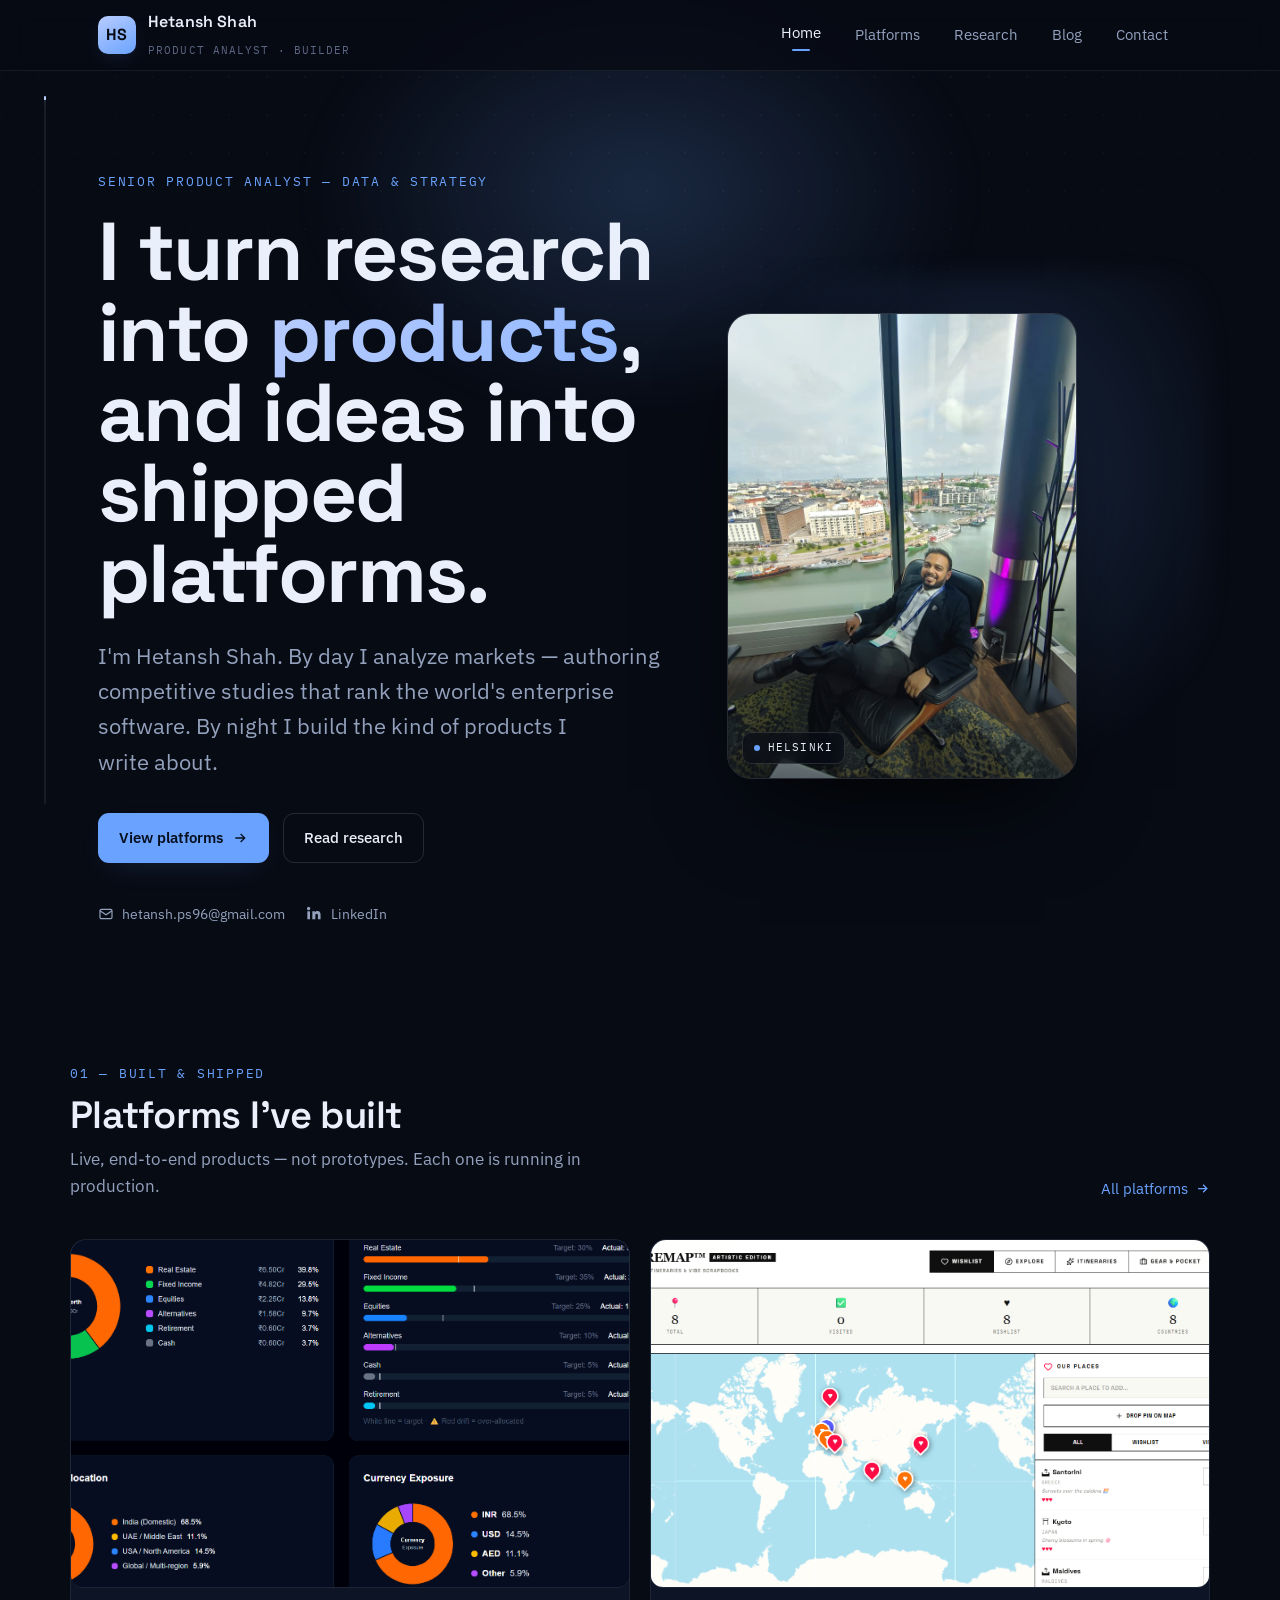
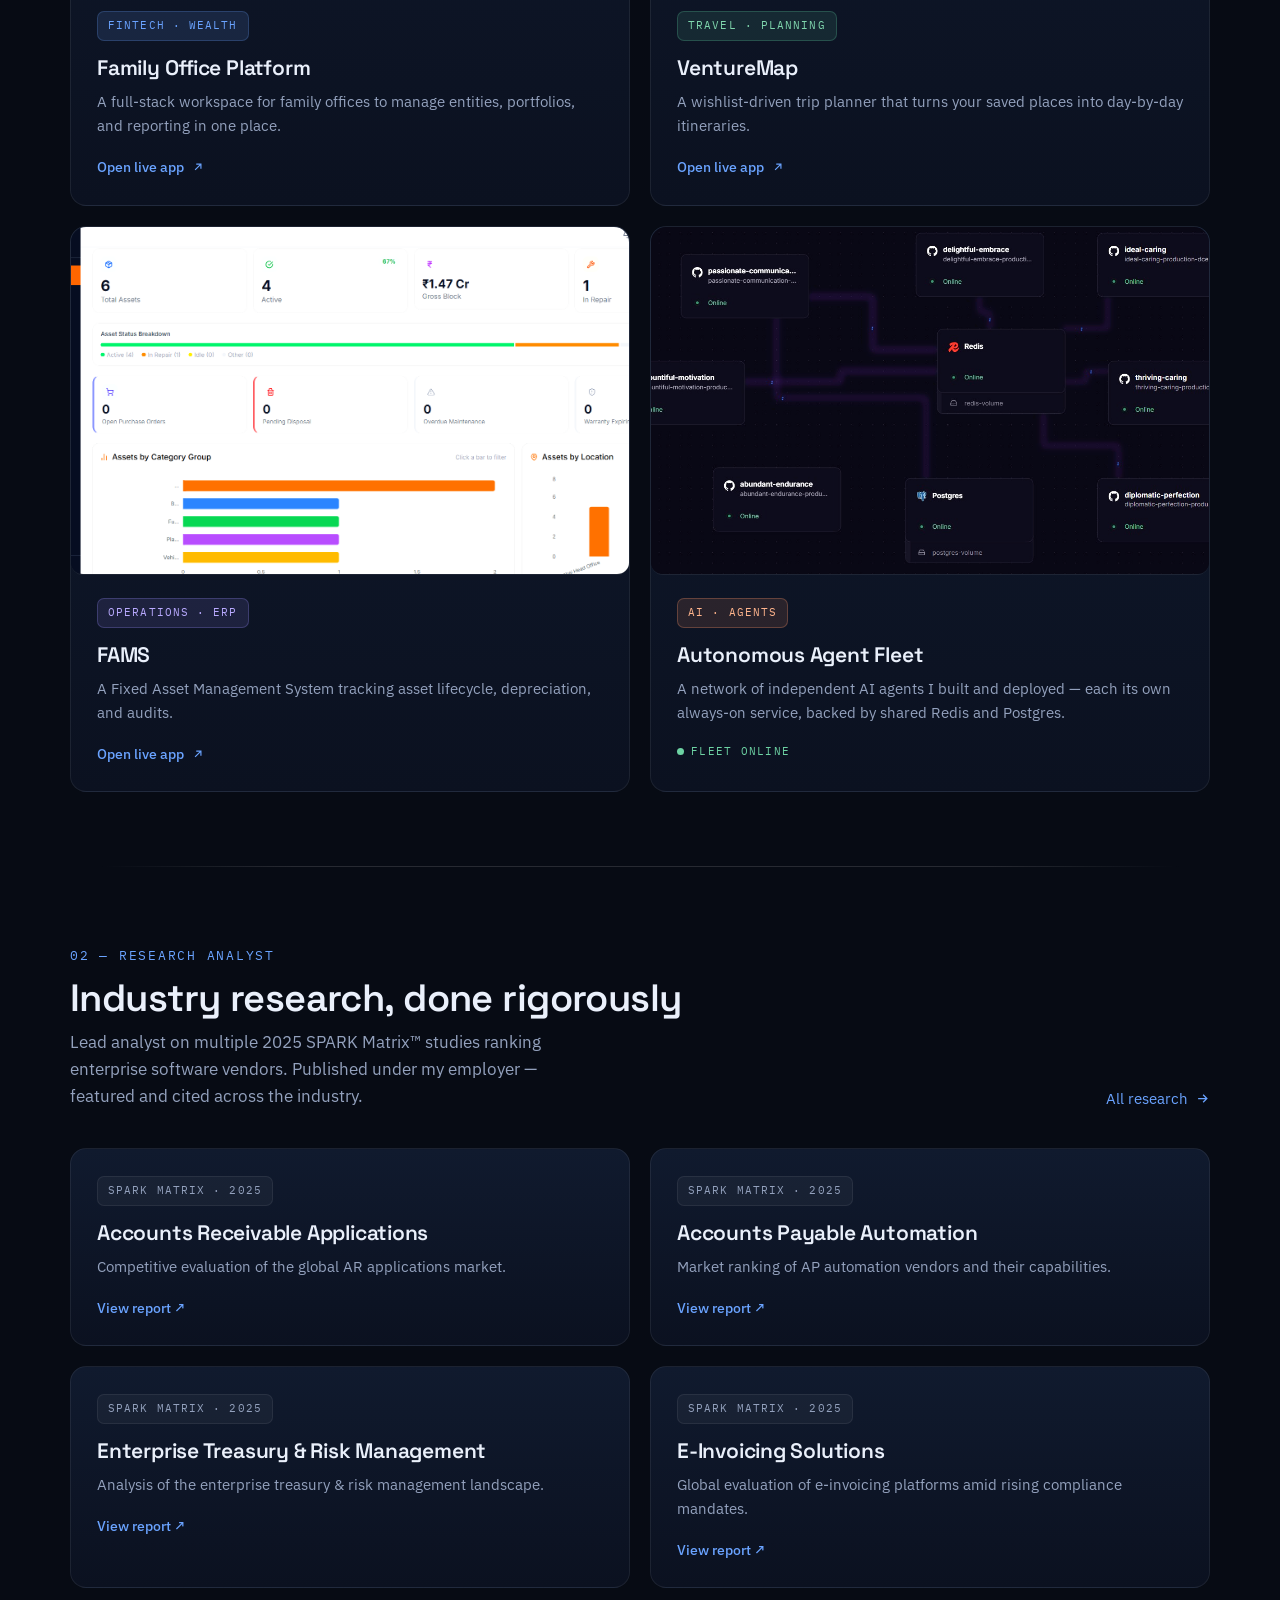
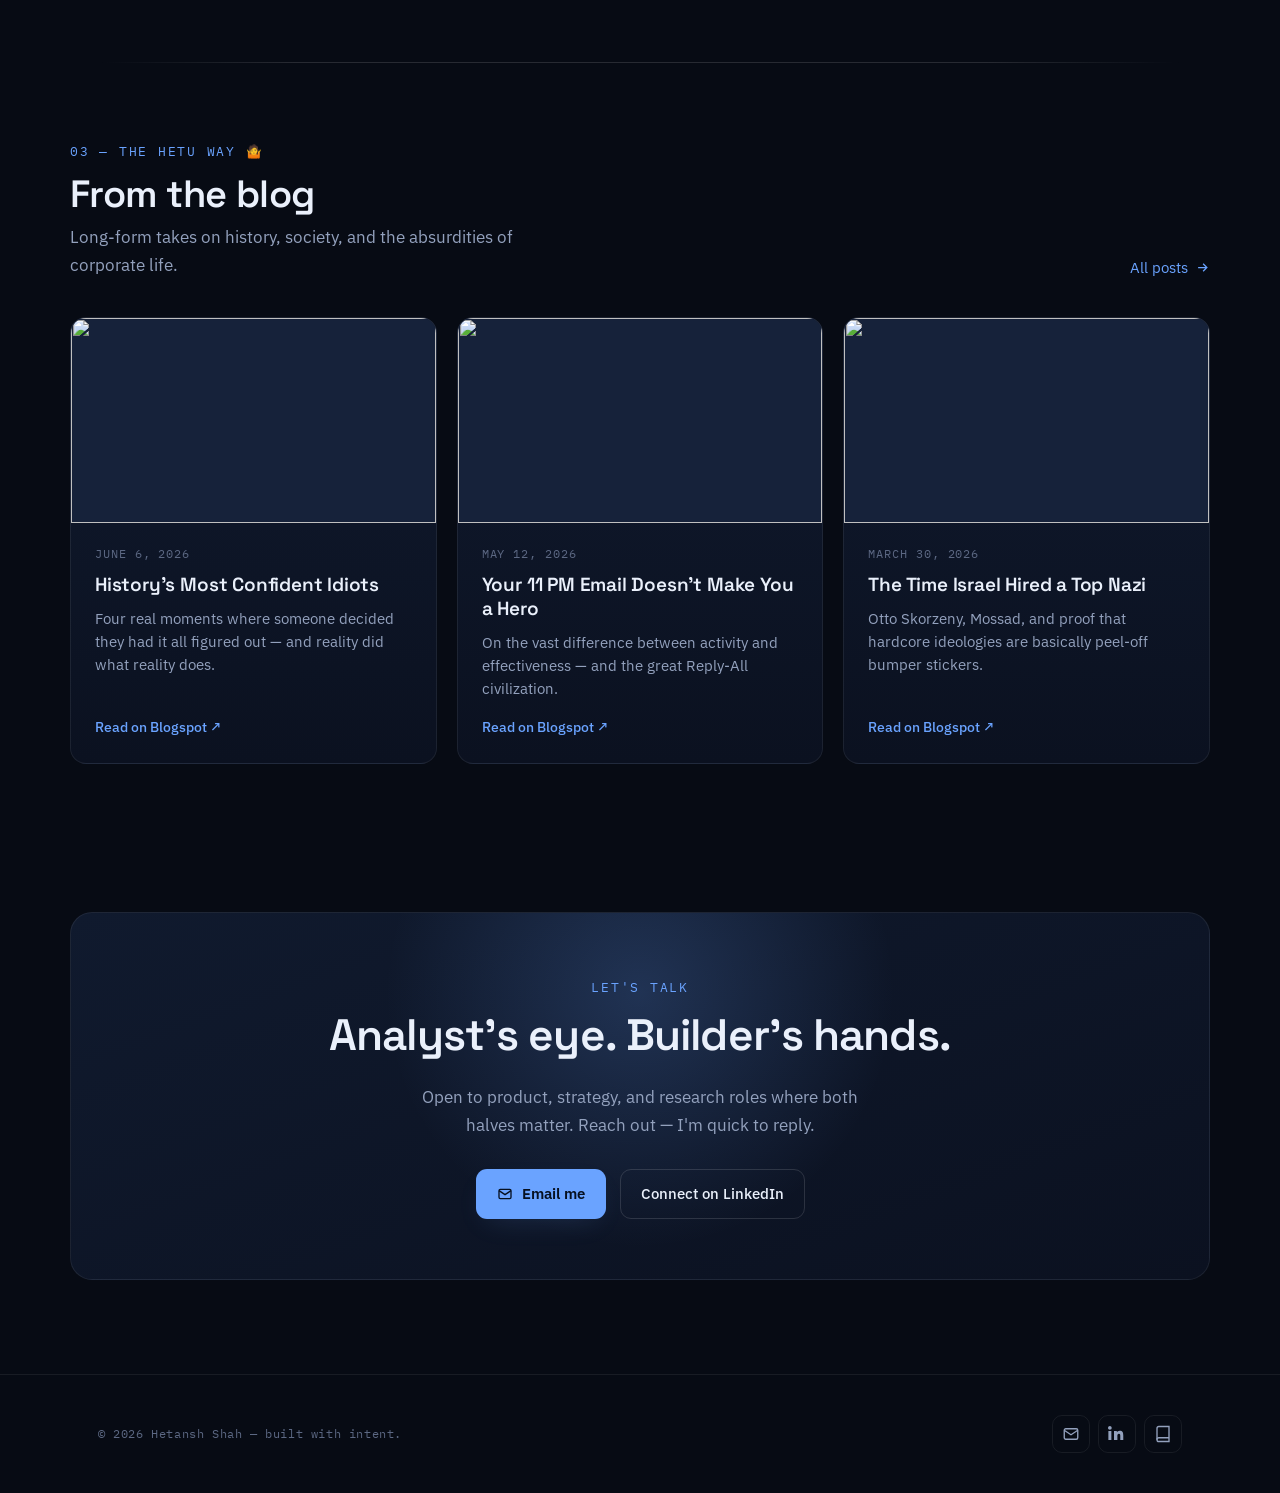
==== index.html @ 6409a629 "Fix email to hetansh.ps96@gmail.com; add scroll-drawn progress line, spine rail, and animated divide" ====
<!DOCTYPE html>
<html lang="en">
<head>
<meta charset="UTF-8">
<meta name="viewport" content="width=device-width, initial-scale=1">
<title>Hetansh Shah — Product Analyst & Builder</title>
<meta name="description" content="Hetansh Shah — Senior Product Analyst (Data & Strategy). Research analyst behind 2025 SPARK Matrix studies and builder of live product platforms.">
<link rel="stylesheet" href="styles.css">
</head>
<body>

<!-- NAV -->
<nav class="nav">
  <div class="container nav-inner">
    <a class="brand" href="index.html">
      <span class="mark">HS</span>
      <span>
        <span class="brand-name">Hetansh Shah</span><br>
        <span class="brand-sub">Product Analyst · Builder</span>
      </span>
    </a>
    <button class="nav-toggle" aria-label="Menu">
      <svg viewBox="0 0 24 24" fill="none" stroke="currentColor" stroke-width="2"><path d="M3 6h18M3 12h18M3 18h18"/></svg>
    </button>
    <div class="nav-links">
      <a href="index.html" class="active">Home</a>
      <a href="platforms.html">Platforms</a>
      <a href="reports.html">Research</a>
      <a href="blog.html">Blog</a>
      <a href="mailto:hetansh.ps96@gmail.com">Contact</a>
    </div>
  </div>
</nav>

<div class="wrap">

<!-- HERO -->
<header class="hero">
  <div class="container hero-grid">
    <div class="hero-inner">
    <span class="mono">Senior Product Analyst — Data &amp; Strategy</span>
    <h1>I turn research into <span class="grad">products</span>, and ideas into shipped platforms.</h1>
    <p class="hero-lead">I'm Hetansh Shah. By day I analyze markets — authoring competitive studies that rank the world's enterprise software. By night I build the kind of products I write about.</p>
    <div class="hero-cta">
      <a class="btn btn-primary" href="platforms.html">
        View platforms
        <svg viewBox="0 0 24 24" fill="none" stroke="currentColor" stroke-width="2"><path d="M5 12h14M13 6l6 6-6 6"/></svg>
      </a>
      <a class="btn btn-ghost" href="reports.html">Read research</a>
    </div>
    <div class="hero-meta">
      <a href="mailto:hetansh.ps96@gmail.com">
        <svg viewBox="0 0 24 24" fill="none" stroke="currentColor" stroke-width="1.8"><rect x="3" y="5" width="18" height="14" rx="2"/><path d="m3 7 9 6 9-6"/></svg>
        hetansh.ps96@gmail.com
      </a>
      <a href="https://www.linkedin.com/in/hetansh-shah-ba7379204/" target="_blank" rel="noopener">
        <svg viewBox="0 0 24 24" fill="currentColor"><path d="M4.98 3.5A2.5 2.5 0 1 1 0 3.5a2.5 2.5 0 0 1 4.98 0zM.5 8h4v12h-4zM8 8h3.8v1.7h.05c.53-1 1.83-2.05 3.77-2.05 4 0 4.75 2.65 4.75 6.1V20h-4v-5.4c0-1.3 0-2.95-1.8-2.95s-2.07 1.4-2.07 2.85V20H8z"/></svg>
        LinkedIn
      </a>
    </div>
    </div>
    <div class="hero-photo reveal">
      <div class="photo-frame">
        <img src="img/hetansh.png" alt="Hetansh Shah">
        <span class="photo-tag"><i></i>Helsinki</span>
      </div>
    </div>
  </div>
</header>

<!-- PLATFORMS (lead) -->
<section class="section container">
  <div class="section-head reveal">
    <div>
      <span class="mono">01 — Built &amp; shipped</span>
      <h2>Platforms I've built</h2>
      <p>Live, end-to-end products — not prototypes. Each one is running in production.</p>
    </div>
    <a class="section-link" href="platforms.html">
      All platforms
      <svg viewBox="0 0 24 24" fill="none" stroke="currentColor" stroke-width="2"><path d="M5 12h14M13 6l6 6-6 6"/></svg>
    </a>
  </div>

  <div class="grid grid-2">
    <article class="card reveal" style="--pv-accent:#6aa3ff;--pv-glow:rgba(106,163,255,0.22);">
      <div class="preview has-shot" style="--pv-glow:rgba(106,163,255,0.20);border-radius:12px;margin:-26px -26px 22px;border-bottom:1px solid var(--line);">
        <img class="shot" src="img/familyoffice.png" alt="Family Office Platform dashboard" loading="lazy">
      </div>
      <span class="tag">Fintech · Wealth</span>
      <h3 style="margin-top:14px;">Family Office Platform</h3>
      <p>A full-stack workspace for family offices to manage entities, portfolios, and reporting in one place.</p>
      <div class="card-foot">
        <a class="ext-link" href="https://family-office-production-eb38.up.railway.app" target="_blank" rel="noopener">
          Open live app
          <svg viewBox="0 0 24 24" fill="none" stroke="currentColor" stroke-width="2"><path d="M7 17 17 7M9 7h8v8"/></svg>
        </a>
      </div>
    </article>

    <article class="card reveal">
      <div class="preview has-shot" style="--pv-glow:rgba(120,200,170,0.18);border-radius:12px;margin:-26px -26px 22px;border-bottom:1px solid var(--line);">
        <img class="shot" src="img/venturemap.png" alt="VentureMap trip planner" loading="lazy">
      </div>
      <span class="tag" style="color:#7fd6ad;background:rgba(94,199,154,0.12);border-color:rgba(94,199,154,0.25);">Travel · Planning</span>
      <h3 style="margin-top:14px;">VentureMap</h3>
      <p>A wishlist-driven trip planner that turns your saved places into day-by-day itineraries.</p>
      <div class="card-foot">
        <a class="ext-link" href="https://venturemap-production.up.railway.app" target="_blank" rel="noopener">
          Open live app
          <svg viewBox="0 0 24 24" fill="none" stroke="currentColor" stroke-width="2"><path d="M7 17 17 7M9 7h8v8"/></svg>
        </a>
      </div>
    </article>

    <article class="card reveal">
      <div class="preview has-shot" style="--pv-glow:rgba(180,160,255,0.18);border-radius:12px;margin:-26px -26px 22px;border-bottom:1px solid var(--line);">
        <img class="shot" src="img/fams.png" alt="FAMS fixed asset management dashboard" loading="lazy">
      </div>
      <span class="tag" style="color:#b9aaff;background:rgba(157,140,255,0.12);border-color:rgba(157,140,255,0.25);">Operations · ERP</span>
      <h3 style="margin-top:14px;">FAMS</h3>
      <p>A Fixed Asset Management System tracking asset lifecycle, depreciation, and audits.</p>
      <div class="card-foot">
        <a class="ext-link" href="https://fams-production.up.railway.app" target="_blank" rel="noopener">
          Open live app
          <svg viewBox="0 0 24 24" fill="none" stroke="currentColor" stroke-width="2"><path d="M7 17 17 7M9 7h8v8"/></svg>
        </a>
      </div>
    </article>

    <article class="card reveal">
      <div class="preview has-shot" style="--pv-glow:rgba(255,148,102,0.16);border-radius:12px;margin:-26px -26px 22px;border-bottom:1px solid var(--line);">
        <img class="shot" src="img/agents.png" alt="Fleet of deployed AI agents" loading="lazy">
      </div>
      <span class="tag" style="color:#ffb48c;background:rgba(255,148,102,0.12);border-color:rgba(255,148,102,0.28);">AI · Agents</span>
      <h3 style="margin-top:14px;">Autonomous Agent Fleet</h3>
      <p>A network of independent AI agents I built and deployed — each its own always-on service, backed by shared Redis and Postgres.</p>
      <div class="card-foot">
        <span class="live" style="margin:0;"><i></i>Fleet online</span>
      </div>
    </article>
  </div>
</section>

<div class="container"><hr class="divider"></div>

<!-- RESEARCH -->
<section class="section container">
  <div class="section-head reveal">
    <div>
      <span class="mono">02 — Research analyst</span>
      <h2>Industry research, done rigorously</h2>
      <p>Lead analyst on multiple 2025 SPARK Matrix™ studies ranking enterprise software vendors. Published under my employer — featured and cited across the industry.</p>
    </div>
    <a class="section-link" href="reports.html">
      All research
      <svg viewBox="0 0 24 24" fill="none" stroke="currentColor" stroke-width="2"><path d="M5 12h14M13 6l6 6-6 6"/></svg>
    </a>
  </div>

  <div class="grid grid-2">
    <article class="card reveal">
      <span class="tag neutral">SPARK Matrix · 2025</span>
      <h3 style="margin-top:14px;">Accounts Receivable Applications</h3>
      <p>Competitive evaluation of the global AR applications market.</p>
      <div class="card-foot">
        <a class="ext-link" href="https://www.quadient.com/en/resources/2025-spark-matrix-accounts-receivable-applications" target="_blank" rel="noopener">View report ↗</a>
      </div>
    </article>
    <article class="card reveal">
      <span class="tag neutral">SPARK Matrix · 2025</span>
      <h3 style="margin-top:14px;">Accounts Payable Automation</h3>
      <p>Market ranking of AP automation vendors and their capabilities.</p>
      <div class="card-foot">
        <a class="ext-link" href="https://www.quadient.com/en/resources/2025-spark-matrix-accounts-payable-automation" target="_blank" rel="noopener">View report ↗</a>
      </div>
    </article>
    <article class="card reveal">
      <span class="tag neutral">SPARK Matrix · 2025</span>
      <h3 style="margin-top:14px;">Enterprise Treasury &amp; Risk Management</h3>
      <p>Analysis of the enterprise treasury &amp; risk management landscape.</p>
      <div class="card-foot">
        <a class="ext-link" href="https://www.kyriba.com/resource/kyriba-leads-the-2025-spark-matrix-for-enterprise-treasury-risk-management/" target="_blank" rel="noopener">View report ↗</a>
      </div>
    </article>
    <article class="card reveal">
      <span class="tag neutral">SPARK Matrix · 2025</span>
      <h3 style="margin-top:14px;">E-Invoicing Solutions</h3>
      <p>Global evaluation of e-invoicing platforms amid rising compliance mandates.</p>
      <div class="card-foot">
        <a class="ext-link" href="https://www.quadient.com/en/resources/quadient-spark-matrix-e-invoicing-solutions-2025" target="_blank" rel="noopener">View report ↗</a>
      </div>
    </article>
  </div>
</section>

<div class="container"><hr class="divider"></div>

<!-- BLOG -->
<section class="section container">
  <div class="section-head reveal">
    <div>
      <span class="mono">03 — The HETU way 🤷</span>
      <h2>From the blog</h2>
      <p>Long-form takes on history, society, and the absurdities of corporate life.</p>
    </div>
    <a class="section-link" href="blog.html">
      All posts
      <svg viewBox="0 0 24 24" fill="none" stroke="currentColor" stroke-width="2"><path d="M5 12h14M13 6l6 6-6 6"/></svg>
    </a>
  </div>

  <div class="grid grid-3">
    <a class="card blog-card reveal" href="https://accordingtohetu.blogspot.com/2026/06/historys-most-confident-idiots.html" target="_blank" rel="noopener">
      <div class="blog-thumb"><img src="https://blogger.googleusercontent.com/img/a/AVvXsEh0XFHFt5V3XXF03piO_shr52-VzriOKP9YyzwFit1_z7ethcgC1YYHPhrJrRdsieurNJREEZoZTz8lujmySis14frzTmdsHEi4WcJ0lS1f9_ZhJ7_q9u_mNnV9t71yIwLBsOyNAc55iBsuYoPaz335ls0gbCdTOjXNLIMxHn8SFMUzvXzuwzMBGfUrrkU=w600" alt="" loading="lazy"></div>
      <div class="blog-body">
        <span class="blog-date">June 6, 2026</span>
        <h3>History's Most Confident Idiots</h3>
        <p>Four real moments where someone decided they had it all figured out — and reality did what reality does.</p>
        <span class="ext-link">Read on Blogspot ↗</span>
      </div>
    </a>

    <a class="card blog-card reveal" href="https://accordingtohetu.blogspot.com/2026/05/your-11-pm-email-doesnt-make-you-hero.html" target="_blank" rel="noopener">
      <div class="blog-thumb"><img src="https://blogger.googleusercontent.com/img/a/AVvXsEjkK9yBqy28yxeuLiA2SFE42i_kRT6u6pj41DaW5ykB5bLyN3QJRTeDR3KFLXk8aIWyoektCsTdm-NgkA_Djb8SFsRJ7d3byHUhpY3Kbhku5G02ZuveW8TlNszgfql1mhHx1Lhr-ma2ewMmnAyKPUMvI3miI385dW8RZMYDkjTZxY_v-zPTja42RKQHZs0=w600" alt="" loading="lazy"></div>
      <div class="blog-body">
        <span class="blog-date">May 12, 2026</span>
        <h3>Your 11 PM Email Doesn't Make You a Hero</h3>
        <p>On the vast difference between activity and effectiveness — and the great Reply-All civilization.</p>
        <span class="ext-link">Read on Blogspot ↗</span>
      </div>
    </a>

    <a class="card blog-card reveal" href="https://accordingtohetu.blogspot.com/2026/03/the-time-israel-hired-top-nazi.html" target="_blank" rel="noopener">
      <div class="blog-thumb"><img src="https://blogger.googleusercontent.com/img/a/AVvXsEhzc3hPuYYoyP9BNQkkMwY9hBpjbRxYbtlm1WZqFAtY2J7XmSNHjfte3kuX6NuSjFrXSdnCcF6sRmJJlIEDqXwsXM_iXqku3ysotNIe4Cc-nSkah9ngXcoBrMyFUuUhH9RSajhInweiObzIaklYUP-CrQGqkOwmacYoByQguhNQl1BDUYApm3g_Y7NbiEw=w600" alt="" loading="lazy"></div>
      <div class="blog-body">
        <span class="blog-date">March 30, 2026</span>
        <h3>The Time Israel Hired a Top Nazi</h3>
        <p>Otto Skorzeny, Mossad, and proof that hardcore ideologies are basically peel-off bumper stickers.</p>
        <span class="ext-link">Read on Blogspot ↗</span>
      </div>
    </a>
  </div>
</section>

<!-- CONTACT CTA -->
<section class="section container">
  <div class="cta reveal">
    <div class="cta-inner">
      <span class="mono">Let's talk</span>
      <h2>Analyst's eye. Builder's hands.</h2>
      <p>Open to product, strategy, and research roles where both halves matter. Reach out — I'm quick to reply.</p>
      <div class="cta-actions">
        <a class="btn btn-primary" href="mailto:hetansh.ps96@gmail.com">
          <svg viewBox="0 0 24 24" fill="none" stroke="currentColor" stroke-width="2"><rect x="3" y="5" width="18" height="14" rx="2"/><path d="m3 7 9 6 9-6"/></svg>
          Email me
        </a>
        <a class="btn btn-ghost" href="https://www.linkedin.com/in/hetansh-shah-ba7379204/" target="_blank" rel="noopener">Connect on LinkedIn</a>
      </div>
    </div>
  </div>
</section>

<!-- FOOTER -->
<footer class="footer">
  <div class="container footer-inner">
    <small>© <span id="year"></span> Hetansh Shah — built with intent.</small>
    <div class="footer-links">
      <a href="mailto:hetansh.ps96@gmail.com" aria-label="Email">
        <svg viewBox="0 0 24 24" fill="none" stroke="currentColor" stroke-width="1.8"><rect x="3" y="5" width="18" height="14" rx="2"/><path d="m3 7 9 6 9-6"/></svg>
      </a>
      <a href="https://www.linkedin.com/in/hetansh-shah-ba7379204/" target="_blank" rel="noopener" aria-label="LinkedIn">
        <svg viewBox="0 0 24 24" fill="currentColor"><path d="M4.98 3.5A2.5 2.5 0 1 1 0 3.5a2.5 2.5 0 0 1 4.98 0zM.5 8h4v12h-4zM8 8h3.8v1.7h.05c.53-1 1.83-2.05 3.77-2.05 4 0 4.75 2.65 4.75 6.1V20h-4v-5.4c0-1.3 0-2.95-1.8-2.95s-2.07 1.4-2.07 2.85V20H8z"/></svg>
      </a>
      <a href="https://accordingtohetu.blogspot.com/" target="_blank" rel="noopener" aria-label="Blog">
        <svg viewBox="0 0 24 24" fill="none" stroke="currentColor" stroke-width="1.8"><path d="M4 19.5A2.5 2.5 0 0 1 6.5 17H20"/><path d="M6.5 2H20v20H6.5A2.5 2.5 0 0 1 4 19.5v-15A2.5 2.5 0 0 1 6.5 2z"/></svg>
      </a>
    </div>
  </div>
</footer>

</div>
<script src="app.js"></script>
</body>
</html>
---- styles.css ----
/* ============================================================
   Hetansh Shah — Portfolio
   Shared design system: dark · navy/slate · steel-blue accent
   ============================================================ */

@import url('https://fonts.googleapis.com/css2?family=Space+Grotesk:wght@400;500;600;700&family=IBM+Plex+Sans:wght@400;500;600&family=IBM+Plex+Mono:wght@400;500&display=swap');

:root {
  --bg:        #070b14;
  --surface:   #0b1120;
  --surface-2: #101a2e;
  --surface-3: #16223a;
  --line:      rgba(255,255,255,0.07);
  --line-2:    rgba(255,255,255,0.13);
  --text:      #eaf0fb;
  --muted:     #93a1bd;
  --faint:     #5c6883;
  --accent:    #6aa3ff;
  --accent-2:  #b8ccff;
  --accent-dim: rgba(106,163,255,0.13);
  --accent-glow: rgba(106,163,255,0.20);

  --maxw: 1140px;
  --radius: 16px;
  --radius-sm: 10px;

  --font-display: 'Space Grotesk', system-ui, sans-serif;
  --font-body: 'IBM Plex Sans', system-ui, sans-serif;
  --font-mono: 'IBM Plex Mono', ui-monospace, monospace;
}

* { box-sizing: border-box; margin: 0; padding: 0; }

html { scroll-behavior: smooth; -webkit-text-size-adjust: 100%; }

body {
  font-family: var(--font-body);
  background: var(--bg);
  color: var(--text);
  line-height: 1.6;
  font-size: 17px;
  -webkit-font-smoothing: antialiased;
  overflow-x: hidden;
}

a { color: inherit; text-decoration: none; }
img { max-width: 100%; display: block; }
button { font-family: inherit; cursor: pointer; }

/* background texture ---------------------------------------- */
body::before {
  content: "";
  position: fixed;
  inset: 0;
  pointer-events: none;
  z-index: 0;
  background-image: radial-gradient(circle at 1px 1px, rgba(255,255,255,0.035) 1px, transparent 0);
  background-size: 38px 38px;
  mask-image: radial-gradient(ellipse 90% 70% at 50% 0%, #000 30%, transparent 80%);
}

/* ----------------------------------------------------------- */
.container { width: 100%; max-width: var(--maxw); margin: 0 auto; padding: 0 28px; }
.wrap { position: relative; z-index: 1; }

.mono {
  font-family: var(--font-mono);
  font-size: 12.5px;
  letter-spacing: 0.14em;
  text-transform: uppercase;
  color: var(--accent);
}

/* ===== NAV ================================================== */
.nav {
  position: sticky;
  top: 0;
  z-index: 50;
  background: rgba(7,11,20,0.72);
  backdrop-filter: blur(14px);
  -webkit-backdrop-filter: blur(14px);
  border-bottom: 1px solid var(--line);
}
.nav-inner {
  display: flex;
  align-items: center;
  justify-content: space-between;
  height: 70px;
}
.brand { display: flex; align-items: center; gap: 12px; }
.mark {
  width: 38px; height: 38px;
  border-radius: 10px;
  display: grid; place-items: center;
  font-family: var(--font-display);
  font-weight: 700;
  font-size: 16px;
  letter-spacing: 0.02em;
  color: var(--bg);
  background: linear-gradient(150deg, var(--accent-2), var(--accent));
  box-shadow: 0 6px 20px -6px var(--accent-glow);
}
.brand-name { font-family: var(--font-display); font-weight: 600; font-size: 16px; letter-spacing: 0.01em; }
.brand-sub { font-family: var(--font-mono); font-size: 11px; color: var(--faint); letter-spacing: 0.1em; text-transform: uppercase; }

.nav-links { display: flex; align-items: center; gap: 6px; }
.nav-links a {
  font-size: 14.5px;
  color: var(--muted);
  padding: 8px 14px;
  border-radius: 8px;
  transition: color .18s, background .18s;
}
.nav-links a:hover { color: var(--text); background: rgba(255,255,255,0.04); }
.nav-links a.active { color: var(--text); }
.nav-links a.active::after {
  content: ""; display: block; height: 2px; width: 18px;
  margin: 5px auto -2px; border-radius: 2px; background: var(--accent);
}

.nav-toggle { display: none; background: none; border: 0; color: var(--text); padding: 8px; }
.nav-toggle svg { width: 24px; height: 24px; }

/* ===== BUTTONS ============================================= */
.btn {
  display: inline-flex; align-items: center; gap: 9px;
  font-family: var(--font-body);
  font-weight: 500;
  font-size: 15px;
  padding: 12px 20px;
  border-radius: 11px;
  border: 1px solid transparent;
  transition: transform .15s, background .18s, border-color .18s, box-shadow .18s;
}
.btn svg { width: 16px; height: 16px; }
.btn:active { transform: translateY(1px); }
.btn-primary {
  background: var(--accent);
  color: #061021;
  font-weight: 600;
  box-shadow: 0 10px 30px -12px var(--accent-glow);
}
.btn-primary:hover { background: var(--accent-2); box-shadow: 0 14px 34px -10px var(--accent-glow); }
.btn-ghost { background: transparent; color: var(--text); border-color: var(--line-2); }
.btn-ghost:hover { background: rgba(255,255,255,0.05); border-color: var(--muted); }

/* ===== HERO ================================================ */
.hero { position: relative; padding: 96px 0 60px; }
.hero::after {
  content: ""; position: absolute; left: 50%; top: -120px; translate: -50% 0;
  width: 720px; height: 480px; pointer-events: none;
  background: radial-gradient(ellipse at center, var(--accent-glow), transparent 65%);
  filter: blur(20px); z-index: 0;
}
.hero-inner { position: relative; z-index: 1; max-width: 820px; }
.hero h1 {
  font-family: var(--font-display);
  font-weight: 700;
  font-size: clamp(44px, 7vw, 82px);
  line-height: 0.98;
  letter-spacing: -0.02em;
  margin: 18px 0 0;
}
.hero h1 .grad {
  background: linear-gradient(120deg, var(--accent-2), var(--accent));
  -webkit-background-clip: text; background-clip: text; color: transparent;
}
.hero-lead {
  font-size: clamp(18px, 2.2vw, 22px);
  color: var(--muted);
  margin: 24px 0 0;
  max-width: 620px;
  text-wrap: pretty;
}
.hero-cta { display: flex; flex-wrap: wrap; gap: 14px; margin-top: 34px; }
.hero-meta { display: flex; flex-wrap: wrap; gap: 22px; margin-top: 40px; color: var(--faint); font-size: 14px; }
.hero-meta a { display: inline-flex; align-items: center; gap: 8px; color: var(--muted); transition: color .18s; }
.hero-meta a:hover { color: var(--accent); }
.hero-meta svg { width: 16px; height: 16px; }

/* ===== SECTION ============================================= */
.section { padding: 74px 0; position: relative; }
.section-head { display: flex; align-items: flex-end; justify-content: space-between; gap: 24px; margin-bottom: 38px; flex-wrap: wrap; }
.section-head h2 {
  font-family: var(--font-display);
  font-weight: 600;
  font-size: clamp(26px, 3.4vw, 38px);
  letter-spacing: -0.015em;
  margin-top: 10px;
  line-height: 1.05;
}
.section-head p { color: var(--muted); margin-top: 10px; max-width: 520px; }
.section-link { color: var(--accent); font-size: 14.5px; display: inline-flex; align-items: center; gap: 7px; white-space: nowrap; transition: gap .18s; }
.section-link:hover { gap: 11px; }
.section-link svg { width: 15px; height: 15px; }

.divider {
  height: 1px; border: 0;
  background: linear-gradient(90deg, transparent, var(--line-2) 18%, var(--line-2) 82%, transparent);
  transform: scaleX(0);
  transform-origin: left center;
  transition: transform 1.1s cubic-bezier(.22,.61,.36,1);
}
.js .divider.drawn { transform: scaleX(1); }
@media (prefers-reduced-motion: reduce) {
  .divider { transform: none; transition: none; }
}

/* ===== SCROLL PROGRESS LINE ================================ */
.scroll-bar {
  position: fixed; top: 0; left: 0; z-index: 60;
  height: 2px; width: 100%;
  transform: scaleX(0); transform-origin: left center;
  background: linear-gradient(90deg, var(--accent), var(--accent-2));
  box-shadow: 0 0 12px var(--accent-glow);
  pointer-events: none;
  will-change: transform;
}

/* vertical "spine" rail that draws as you scroll */
.scroll-spine {
  position: fixed; top: 96px; bottom: 96px; left: max(14px, calc((100vw - var(--maxw)) / 2 - 26px));
  width: 2px; z-index: 5; pointer-events: none;
  background: var(--line);
  border-radius: 2px;
  overflow: hidden;
}
.scroll-spine i {
  position: absolute; inset: 0 0 auto 0;
  height: 0%;
  background: linear-gradient(180deg, transparent, var(--accent) 12%, var(--accent-2));
  box-shadow: 0 0 10px var(--accent-glow);
  will-change: height;
}
.scroll-spine i::after {
  content: ""; position: absolute; left: 50%; bottom: 0; translate: -50% 50%;
  width: 8px; height: 8px; border-radius: 50%;
  background: var(--accent-2);
  box-shadow: 0 0 12px 2px var(--accent-glow);
}
@media (max-width: 1240px) { .scroll-spine { display: none; } }
@media (prefers-reduced-motion: reduce) {
  .scroll-bar { display: none; }
  .scroll-spine i::after { box-shadow: none; }
}

/* ===== CARDS / GRID ======================================== */
.grid { display: grid; gap: 20px; }
.grid-2 { grid-template-columns: repeat(2, 1fr); }
.grid-3 { grid-template-columns: repeat(3, 1fr); }

.card {
  position: relative;
  background: linear-gradient(180deg, var(--surface-2), var(--surface));
  border: 1px solid var(--line);
  border-radius: var(--radius);
  padding: 26px;
  transition: transform .2s, border-color .2s, box-shadow .2s;
  overflow: hidden;
}
.card:hover { transform: translateY(-4px); border-color: var(--line-2); box-shadow: 0 24px 50px -28px rgba(0,0,0,0.8); }

.tag {
  display: inline-flex; align-items: center; gap: 7px;
  font-family: var(--font-mono);
  font-size: 11px; letter-spacing: 0.1em; text-transform: uppercase;
  color: var(--accent);
  background: var(--accent-dim);
  border: 1px solid rgba(106,163,255,0.22);
  padding: 5px 10px; border-radius: 7px;
}
.tag.neutral { color: var(--muted); background: rgba(255,255,255,0.04); border-color: var(--line); }

.card h3 { font-family: var(--font-display); font-weight: 600; font-size: 21px; letter-spacing: -0.01em; line-height: 1.2; }
.card p { color: var(--muted); font-size: 15px; margin-top: 10px; }
.card-foot { margin-top: 18px; display: flex; flex-wrap: wrap; gap: 10px 16px; align-items: center; }

.ext-link {
  display: inline-flex; align-items: center; gap: 7px;
  font-size: 14px; color: var(--accent); font-weight: 500;
  transition: gap .16s, color .16s;
}
.ext-link:hover { gap: 10px; color: var(--accent-2); }
.ext-link svg { width: 14px; height: 14px; }
.ext-link.muted { color: var(--muted); }
.ext-link.muted:hover { color: var(--text); }

/* ===== BROWSER PREVIEW (platforms) ========================= */
.browser {
  border: 1px solid var(--line-2);
  border-radius: 14px;
  overflow: hidden;
  background: var(--surface);
  box-shadow: 0 30px 60px -34px rgba(0,0,0,0.9);
}
.browser-bar {
  display: flex; align-items: center; gap: 14px;
  padding: 11px 14px;
  background: var(--surface-3);
  border-bottom: 1px solid var(--line);
}
.dots { display: flex; gap: 7px; }
.dots span { width: 11px; height: 11px; border-radius: 50%; background: rgba(255,255,255,0.14); }
.urlbar {
  flex: 1;
  display: flex; align-items: center; gap: 9px;
  font-family: var(--font-mono); font-size: 12.5px;
  color: var(--muted);
  background: rgba(0,0,0,0.28);
  border: 1px solid var(--line);
  border-radius: 8px;
  padding: 7px 12px;
  overflow: hidden; white-space: nowrap; text-overflow: ellipsis;
}
.urlbar svg { width: 13px; height: 13px; flex-shrink: 0; color: #4ec88a; }

.preview {
  position: relative;
  aspect-ratio: 16 / 10;
  display: grid; place-items: center;
  overflow: hidden;
}
.preview::before {
  content: ""; position: absolute; inset: 0;
  background-image: repeating-linear-gradient(135deg, rgba(255,255,255,0.035) 0 2px, transparent 2px 13px);
}
.preview::after {
  content: ""; position: absolute; inset: 0;
  background: radial-gradient(ellipse 70% 90% at 50% 30%, var(--pv-glow, var(--accent-glow)), transparent 70%);
}
.preview-inner { position: relative; z-index: 1; text-align: center; padding: 24px; }
.preview-mark {
  width: 72px; height: 72px; margin: 0 auto 18px;
  border-radius: 18px;
  display: grid; place-items: center;
  font-family: var(--font-display); font-weight: 700; font-size: 30px;
  color: var(--bg);
  background: linear-gradient(150deg, var(--accent-2), var(--pv-accent, var(--accent)));
  box-shadow: 0 14px 34px -12px var(--pv-glow, var(--accent-glow));
}
.preview-name { font-family: var(--font-display); font-weight: 600; font-size: 22px; }
.preview-note { font-family: var(--font-mono); font-size: 11.5px; color: var(--faint); margin-top: 8px; letter-spacing: 0.06em; }

/* platform row */
.platform { display: grid; grid-template-columns: 1.05fr 0.95fr; gap: 40px; align-items: center; }
.platform.rev { grid-template-columns: 0.95fr 1.05fr; }
.platform.rev .platform-media { order: -1; }
.platform-body h3 { font-family: var(--font-display); font-weight: 600; font-size: clamp(24px, 3vw, 32px); letter-spacing: -0.015em; line-height: 1.1; margin-top: 16px; }
.platform-body p { color: var(--muted); margin-top: 14px; max-width: 460px; }
.feat-list { list-style: none; margin: 22px 0 0; display: flex; flex-direction: column; gap: 11px; }
.feat-list li { display: flex; gap: 11px; align-items: flex-start; font-size: 15px; color: var(--text); }
.feat-list svg { width: 17px; height: 17px; color: var(--accent); flex-shrink: 0; margin-top: 3px; }
.platform-cta { margin-top: 28px; display: flex; gap: 14px; flex-wrap: wrap; }

/* ===== BLOG ================================================ */
.blog-card { display: flex; flex-direction: column; padding: 0; }
.blog-thumb { aspect-ratio: 16 / 9; overflow: hidden; background: var(--surface-3); position: relative; }
.blog-thumb img { width: 100%; height: 100%; object-fit: cover; transition: transform .4s; }
.blog-card:hover .blog-thumb img { transform: scale(1.05); }
.blog-body { padding: 22px 24px 24px; display: flex; flex-direction: column; flex: 1; }
.blog-date { font-family: var(--font-mono); font-size: 11.5px; color: var(--faint); letter-spacing: 0.08em; text-transform: uppercase; }
.blog-card h3 { font-family: var(--font-display); font-weight: 600; font-size: 19px; line-height: 1.25; margin-top: 10px; letter-spacing: -0.01em; }
.blog-card p { color: var(--muted); font-size: 14.5px; margin-top: 10px; flex: 1; }
.blog-card .ext-link { margin-top: 16px; }

/* ===== CTA / CONTACT ======================================= */
.cta {
  position: relative;
  border: 1px solid var(--line);
  border-radius: 22px;
  background: linear-gradient(160deg, var(--surface-2), var(--surface));
  padding: 60px 48px;
  text-align: center;
  overflow: hidden;
}
.cta::before {
  content: ""; position: absolute; left: 50%; top: -60%; translate: -50% 0;
  width: 600px; height: 600px;
  background: radial-gradient(circle, var(--accent-glow), transparent 60%);
  pointer-events: none;
}
.cta-inner { position: relative; z-index: 1; }
.cta h2 { font-family: var(--font-display); font-weight: 600; font-size: clamp(28px, 4vw, 44px); letter-spacing: -0.02em; }
.cta p { color: var(--muted); margin: 14px auto 0; max-width: 480px; }
.cta-actions { display: flex; gap: 14px; justify-content: center; flex-wrap: wrap; margin-top: 30px; }

/* ===== FOOTER ============================================== */
.footer { border-top: 1px solid var(--line); padding: 40px 0; margin-top: 20px; }
.footer-inner { display: flex; align-items: center; justify-content: space-between; gap: 20px; flex-wrap: wrap; }
.footer-inner small { color: var(--faint); font-family: var(--font-mono); font-size: 12px; letter-spacing: 0.05em; }
.footer-links { display: flex; gap: 8px; }
.footer-links a { width: 38px; height: 38px; border-radius: 10px; display: grid; place-items: center; border: 1px solid var(--line); color: var(--muted); transition: all .18s; }
.footer-links a:hover { color: var(--accent); border-color: var(--accent); background: var(--accent-dim); }
.footer-links svg { width: 18px; height: 18px; }

/* ===== PAGE HEADER (interior pages) ======================== */
.page-head { padding: 76px 0 18px; position: relative; }
.page-head::after {
  content: ""; position: absolute; left: 0; top: 0;
  width: 460px; height: 320px; pointer-events: none;
  background: radial-gradient(ellipse at left top, var(--accent-glow), transparent 65%);
}
.page-head .inner { position: relative; z-index: 1; max-width: 720px; }
.page-head h1 {
  font-family: var(--font-display); font-weight: 700;
  font-size: clamp(38px, 6vw, 60px); letter-spacing: -0.02em; line-height: 1; margin-top: 16px;
}
.page-head p { color: var(--muted); font-size: 19px; margin-top: 20px; max-width: 600px; text-wrap: pretty; }

/* ===== REVEAL ============================================== */
.js .reveal { opacity: 0; transform: translateY(20px); transition: opacity .6s ease, transform .6s ease; }
.js .reveal.in { opacity: 1; transform: none; }
@media (prefers-reduced-motion: reduce) {
  .js .reveal { opacity: 1; transform: none; transition: none; }
  html { scroll-behavior: auto; }
}

/* ===== RESPONSIVE ========================================== */
@media (max-width: 880px) {
  .grid-3 { grid-template-columns: 1fr 1fr; }
  .platform, .platform.rev { grid-template-columns: 1fr; gap: 26px; }
  .platform.rev .platform-media { order: 0; }
  .nav-links {
    position: fixed; inset: 70px 0 auto 0;
    flex-direction: column; align-items: stretch; gap: 2px;
    background: rgba(8,13,24,0.97); backdrop-filter: blur(14px);
    border-bottom: 1px solid var(--line);
    padding: 14px 22px 22px;
    transform: translateY(-130%); transition: transform .26s ease;
  }
  .nav-links.open { transform: translateY(0); }
  .nav-links a { padding: 13px 12px; font-size: 16px; }
  .nav-links a.active::after { display: none; }
  .nav-links a.active { background: var(--accent-dim); }
  .nav-toggle { display: inline-flex; }
  .section { padding: 52px 0; }
  .section-head { flex-direction: column; align-items: flex-start; gap: 14px; margin-bottom: 28px; }
}
@media (max-width: 560px) {
  .container { padding: 0 16px; }
  .grid-2, .grid-3 { grid-template-columns: 1fr; }
  .cta { padding: 40px 20px; }
  .cta h2 { font-size: 28px; }
  .cta-actions { flex-direction: column; align-items: stretch; }
  .cta-actions .btn { justify-content: center; width: 100%; }
  .hero { padding: 48px 0 32px; }
  .hero-lead { font-size: 17px; margin-top: 18px; }
  .hero-cta { flex-direction: column; align-items: stretch; gap: 10px; }
  .hero-cta .btn { justify-content: center; }
  .hero-meta { gap: 14px; margin-top: 28px; }
  .brand-sub { display: none; }
  .section-head h2 { font-size: 24px; }
  .card { padding: 20px; }
  .blog-body { padding: 18px 18px 20px; }
  .page-head { padding: 52px 0 14px; }
  .page-head h1 { font-size: 36px; }
  .page-head p { font-size: 16px; margin-top: 14px; }
}

/* ===== SCREENSHOTS + INTERACTIONS ========================== */
.preview.has-shot { padding: 0; }
.preview.has-shot::before { opacity: 0.4; }
.preview.has-shot::after { mix-blend-mode: screen; opacity: 0.5; }
.shot {
  position: relative; z-index: 1;
  width: 100%; height: 100%;
  object-fit: cover; object-position: top center;
  transition: transform .6s cubic-bezier(.2,.7,.2,1);
}
.browser:hover .shot, .card:hover .shot { transform: scale(1.045); }

/* live pill in address bar */
.live {
  margin-left: auto; display: inline-flex; align-items: center; gap: 7px;
  font-family: var(--font-mono); font-size: 10.5px; letter-spacing: 0.12em;
  text-transform: uppercase; color: #6dd2a3; white-space: nowrap;
}
.live i { width: 7px; height: 7px; border-radius: 50%; background: #6dd2a3; animation: pulse 2.2s infinite; }
@keyframes pulse {
  0% { box-shadow: 0 0 0 0 rgba(109,210,163,.55); }
  70% { box-shadow: 0 0 0 7px rgba(109,210,163,0); }
  100% { box-shadow: 0 0 0 0 rgba(109,210,163,0); }
}

/* hover-to-open overlay on platform frames */
.browser .preview { overflow: hidden; }
.open-overlay {
  position: absolute; inset: 0; z-index: 2;
  display: grid; place-items: center;
  background: linear-gradient(0deg, rgba(5,9,18,.62), rgba(5,9,18,.10));
  opacity: 0; transition: opacity .28s;
}
.browser:hover .open-overlay { opacity: 1; }
.open-pill {
  display: inline-flex; align-items: center; gap: 8px;
  background: rgba(255,255,255,.96); color: #06101e;
  font-weight: 600; font-size: 14px; padding: 11px 18px; border-radius: 12px;
  transform: translateY(10px); transition: transform .28s;
  box-shadow: 0 14px 30px -12px rgba(0,0,0,.6);
}
.open-pill svg { width: 15px; height: 15px; }
.browser:hover .open-pill { transform: none; }
a.browser { display: block; }

/* 3D tilt on app frames */
.tilt { transform-style: preserve-3d; will-change: transform; transition: transform .18s ease-out; }
.tilt .browser { transition: box-shadow .25s; }
.tilt:hover .browser { box-shadow: 0 40px 80px -36px rgba(0,0,0,.95), 0 0 0 1px var(--line-2); }

/* cursor spotlight on cards */
.card::after {
  content: ""; position: absolute; inset: 0; z-index: 0; pointer-events: none;
  background: radial-gradient(360px circle at var(--mx,50%) var(--my,-10%), rgba(106,163,255,.10), transparent 62%);
  opacity: 0; transition: opacity .3s;
}
.card:hover::after { opacity: 1; }
.card > * { position: relative; z-index: 1; }

/* animated hero gradient */
.hero h1 .grad { background-size: 220% 100%; animation: hueShift 9s ease-in-out infinite; }
@keyframes hueShift { 0%,100% { background-position: 0% 50%; } 50% { background-position: 100% 50%; } }

@media (prefers-reduced-motion: reduce) {
  .live i { animation: none; }
  .hero h1 .grad { animation: none; }
  .tilt { transform: none !important; }
}

/* ===== HERO PORTRAIT ======================================= */
.hero-grid { display: grid; grid-template-columns: 1.12fr 0.88fr; gap: 50px; align-items: center; position: relative; z-index: 1; }
.hero-grid .hero-inner { max-width: none; }
.hero-photo { justify-self: end; position: relative; }
.hero-photo::before {
  content: ""; position: absolute; inset: -40px -30px -10px 0;
  background: radial-gradient(ellipse at 55% 38%, var(--accent-glow), transparent 70%);
  filter: blur(12px); z-index: 0;
}
.photo-frame {
  position: relative; z-index: 1;
  width: min(350px, 100%); border-radius: 24px; overflow: hidden;
  border: 1px solid var(--line-2);
  box-shadow: 0 44px 90px -34px rgba(0,0,0,.95);
  transition: transform .4s cubic-bezier(.2,.7,.2,1);
}
.photo-frame:hover { transform: translateY(-6px); }
.photo-frame img { width: 100%; display: block; aspect-ratio: 3/4; object-fit: cover; object-position: center 28%; }
.photo-frame::after { content: ""; position: absolute; inset: 0; background: linear-gradient(180deg, transparent 48%, rgba(7,11,20,.55)); }
.photo-tag {
  position: absolute; z-index: 2; left: 14px; bottom: 14px;
  display: inline-flex; align-items: center; gap: 8px;
  font-family: var(--font-mono); font-size: 11px; letter-spacing: .1em; text-transform: uppercase;
  color: var(--text); background: rgba(7,11,20,.62); backdrop-filter: blur(6px);
  border: 1px solid var(--line-2); padding: 6px 11px; border-radius: 9px;
}
.photo-tag i { width: 6px; height: 6px; border-radius: 50%; background: var(--accent); }
.status-line { display: inline-flex; align-items: center; gap: 9px; font-size: 14px; color: var(--muted); }

@media (max-width: 880px) {
  .hero-grid { grid-template-columns: 1fr; gap: 34px; }
  .hero-photo { justify-self: center; width: 100%; display: flex; justify-content: center; }
  .photo-frame { width: min(300px, 72%); }
}
@media (max-width: 560px) {
  .hero-photo { justify-self: center; }
  .photo-frame { width: min(260px, 80%); border-radius: 18px; }
  .photo-frame img { aspect-ratio: 4/5; }
}
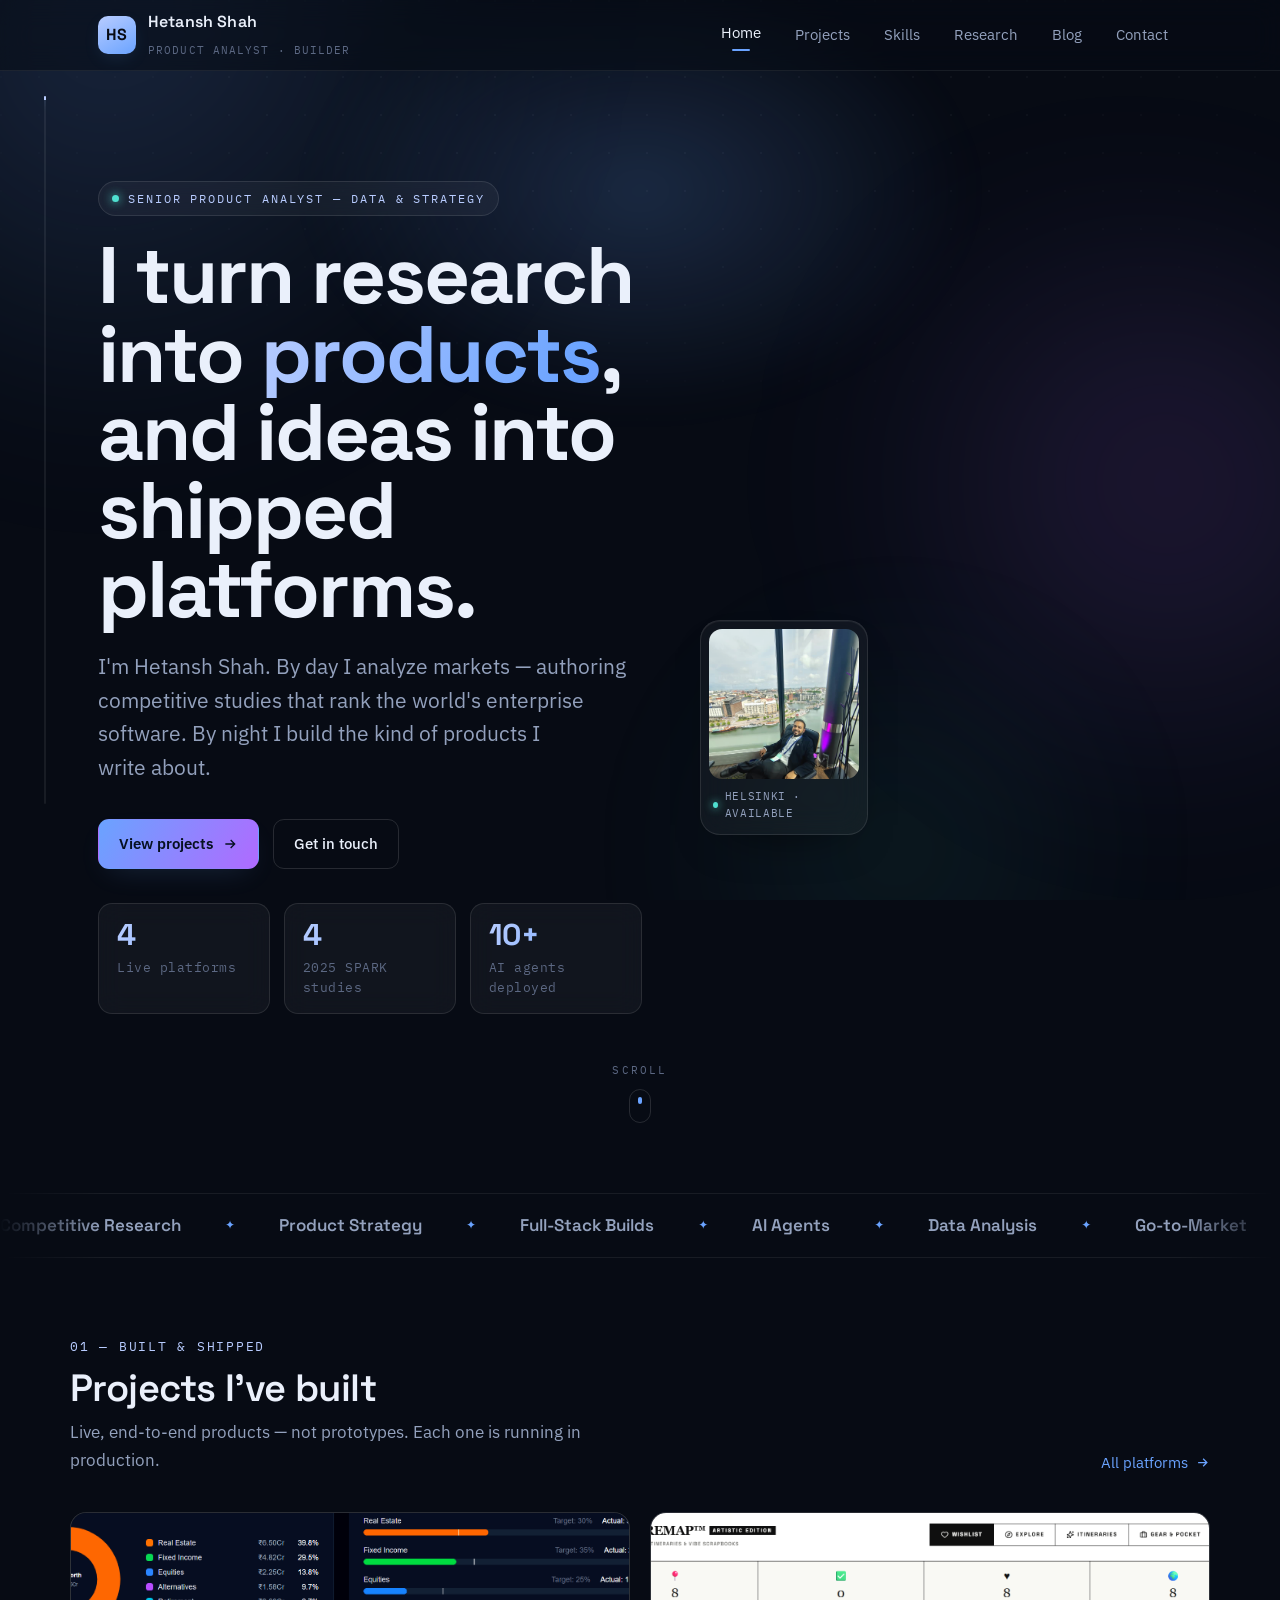
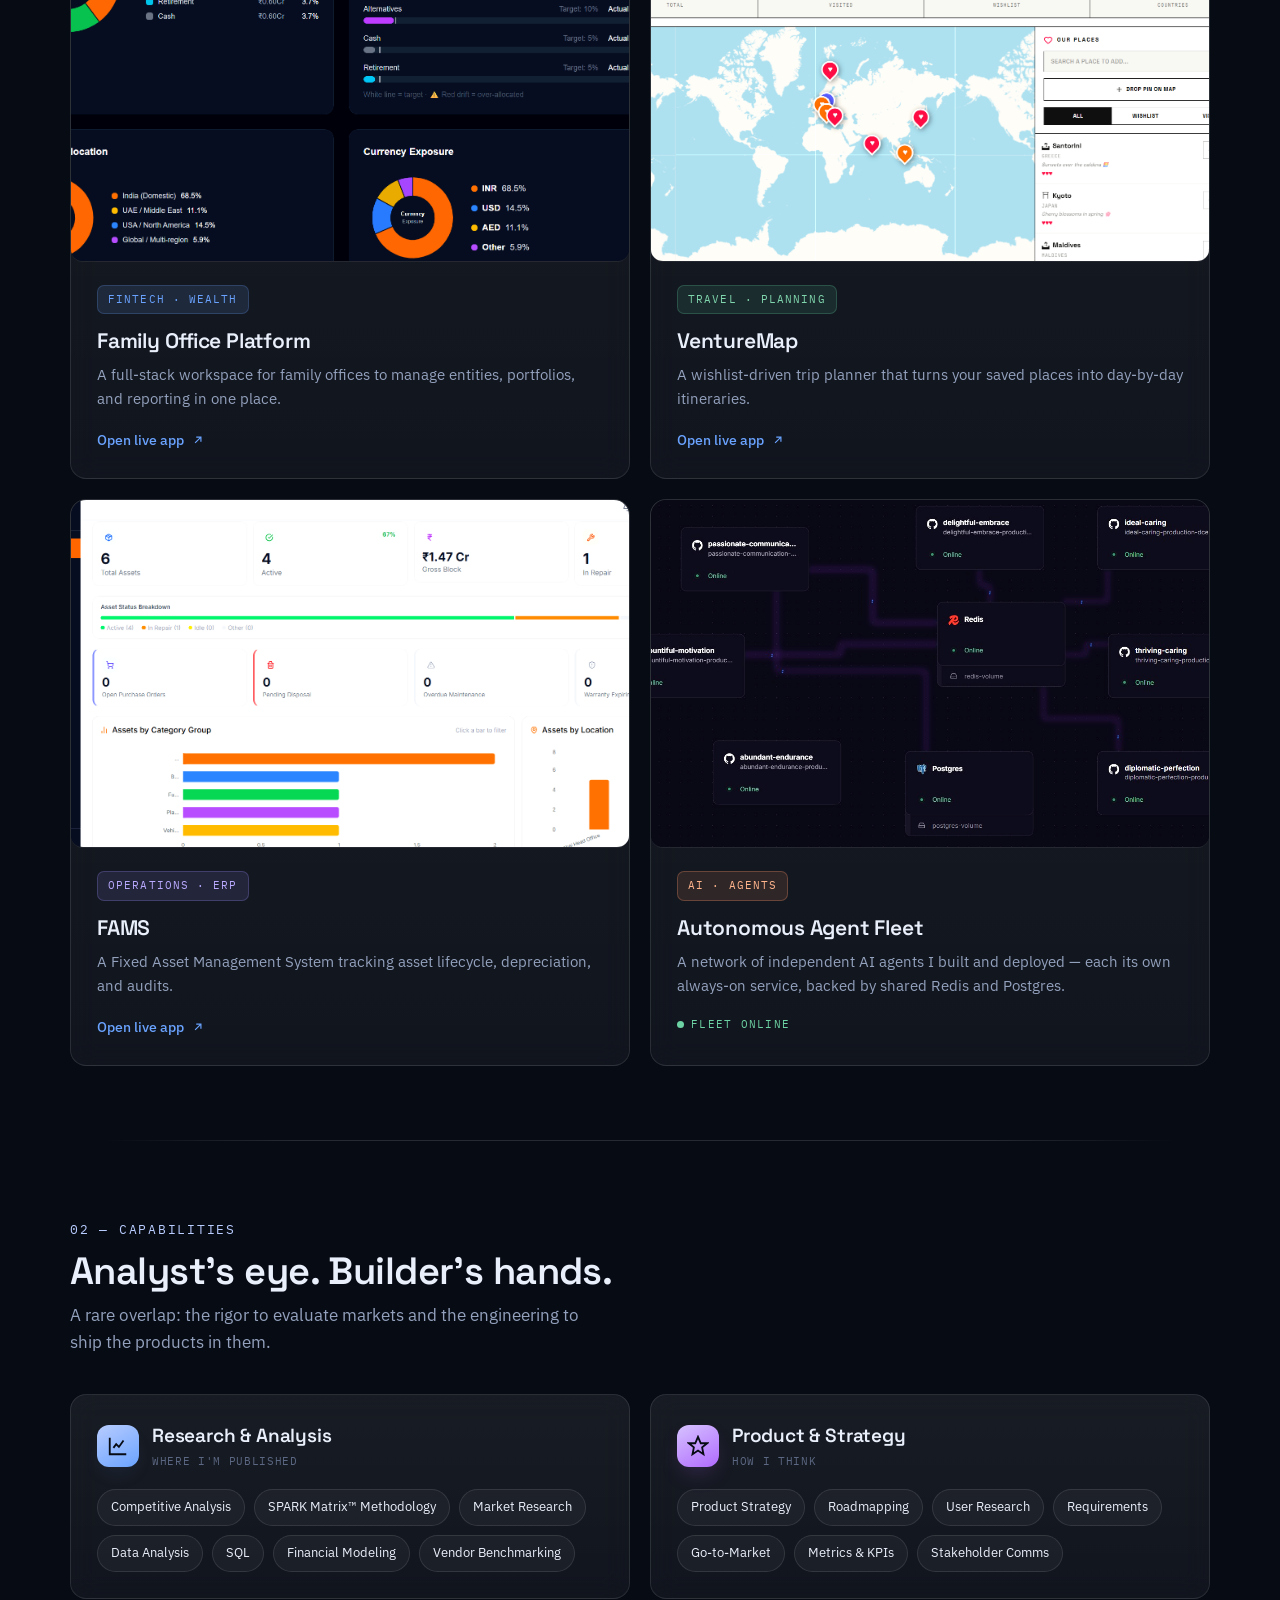
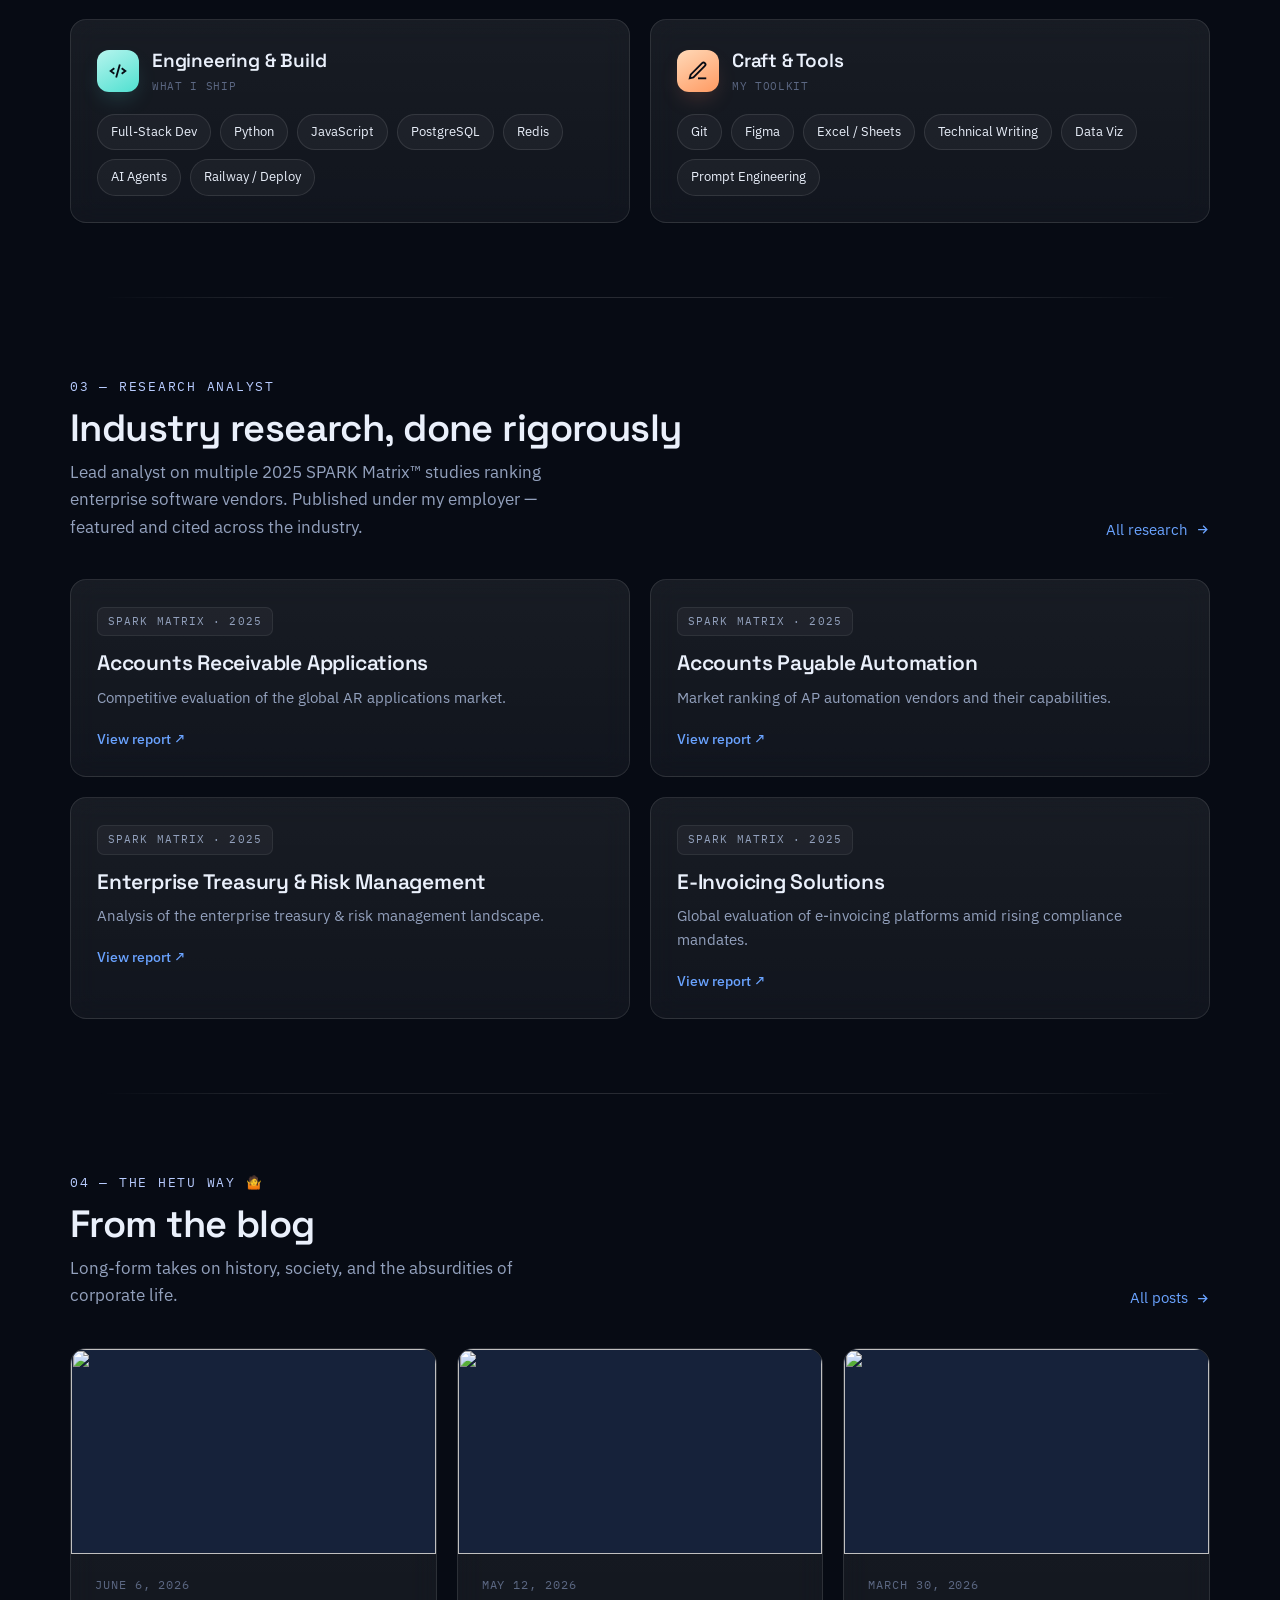
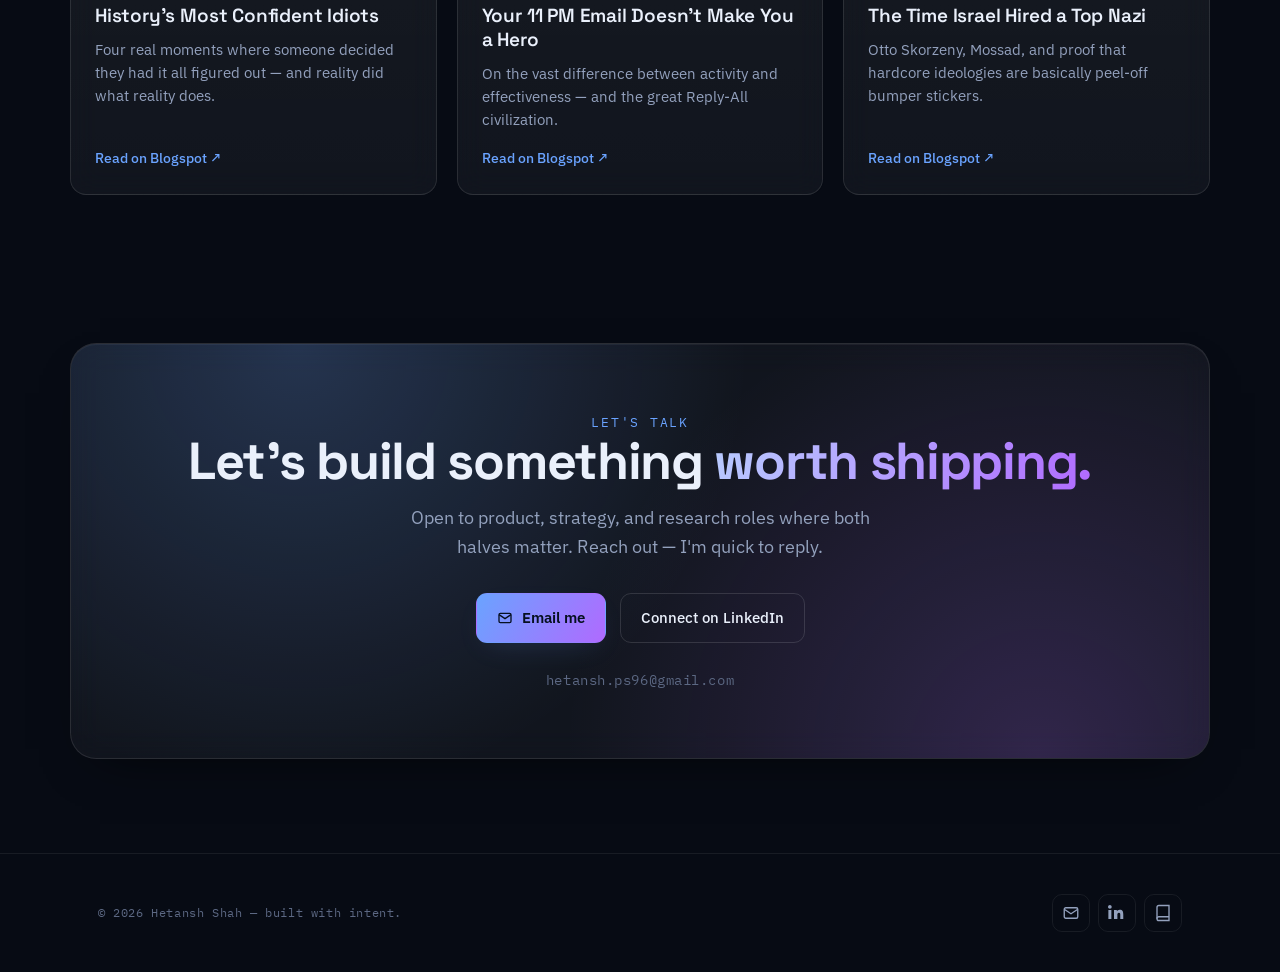
==== commit f135ade3: "Redesign homepage: 3D Three.js hero, glassmorphism, smooth scroll, skills section, micro-animations" ====
--- a/index.html
+++ b/index.html
@@ -6,13 +6,21 @@
 <title>Hetansh Shah — Product Analyst & Builder</title>
 <meta name="description" content="Hetansh Shah — Senior Product Analyst (Data & Strategy). Research analyst behind 2025 SPARK Matrix studies and builder of live product platforms.">
 <link rel="stylesheet" href="styles.css">
+<link rel="stylesheet" href="home.css">
+<link rel="preconnect" href="https://cdn.jsdelivr.net" crossorigin>
+<script type="importmap">
+{ "imports": { "three": "https://cdn.jsdelivr.net/npm/three@0.160.0/build/three.module.js" } }
+</script>
 </head>
 <body>
+
+<!-- ambient gradient aurora -->
+<div class="aurora" aria-hidden="true"><i></i></div>
 
 <!-- NAV -->
 <nav class="nav">
   <div class="container nav-inner">
-    <a class="brand" href="index.html">
+    <a class="brand" href="#top">
       <span class="mark">HS</span>
       <span>
         <span class="brand-name">Hetansh Shah</span><br>
@@ -23,11 +31,12 @@
       <svg viewBox="0 0 24 24" fill="none" stroke="currentColor" stroke-width="2"><path d="M3 6h18M3 12h18M3 18h18"/></svg>
     </button>
     <div class="nav-links">
-      <a href="index.html" class="active">Home</a>
-      <a href="platforms.html">Platforms</a>
-      <a href="reports.html">Research</a>
+      <a href="#top" class="active">Home</a>
+      <a href="#projects">Projects</a>
+      <a href="#skills">Skills</a>
+      <a href="#research">Research</a>
       <a href="blog.html">Blog</a>
-      <a href="mailto:hetansh.ps96@gmail.com">Contact</a>
+      <a href="#contact">Contact</a>
     </div>
   </div>
 </nav>
@@ -35,45 +44,55 @@
 <div class="wrap">
 
 <!-- HERO -->
-<header class="hero">
-  <div class="container hero-grid">
-    <div class="hero-inner">
-    <span class="mono">Senior Product Analyst — Data &amp; Strategy</span>
-    <h1>I turn research into <span class="grad">products</span>, and ideas into shipped platforms.</h1>
-    <p class="hero-lead">I'm Hetansh Shah. By day I analyze markets — authoring competitive studies that rank the world's enterprise software. By night I build the kind of products I write about.</p>
-    <div class="hero-cta">
-      <a class="btn btn-primary" href="platforms.html">
-        View platforms
-        <svg viewBox="0 0 24 24" fill="none" stroke="currentColor" stroke-width="2"><path d="M5 12h14M13 6l6 6-6 6"/></svg>
-      </a>
-      <a class="btn btn-ghost" href="reports.html">Read research</a>
-    </div>
-    <div class="hero-meta">
-      <a href="mailto:hetansh.ps96@gmail.com">
-        <svg viewBox="0 0 24 24" fill="none" stroke="currentColor" stroke-width="1.8"><rect x="3" y="5" width="18" height="14" rx="2"/><path d="m3 7 9 6 9-6"/></svg>
-        hetansh.ps96@gmail.com
-      </a>
-      <a href="https://www.linkedin.com/in/hetansh-shah-ba7379204/" target="_blank" rel="noopener">
-        <svg viewBox="0 0 24 24" fill="currentColor"><path d="M4.98 3.5A2.5 2.5 0 1 1 0 3.5a2.5 2.5 0 0 1 4.98 0zM.5 8h4v12h-4zM8 8h3.8v1.7h.05c.53-1 1.83-2.05 3.77-2.05 4 0 4.75 2.65 4.75 6.1V20h-4v-5.4c0-1.3 0-2.95-1.8-2.95s-2.07 1.4-2.07 2.85V20H8z"/></svg>
-        LinkedIn
-      </a>
-    </div>
-    </div>
-    <div class="hero-photo reveal">
-      <div class="photo-frame">
+<header class="hero hero-v2" id="top">
+  <div class="container hero-grid-v2">
+    <div class="hero-copy reveal">
+      <span class="eyebrow"><i></i>Senior Product Analyst — Data &amp; Strategy</span>
+      <h1>I turn research into <span class="grad">products</span>, and ideas into shipped platforms.</h1>
+      <p class="hero-lead">I'm Hetansh Shah. By day I analyze markets — authoring competitive studies that rank the world's enterprise software. By night I build the kind of products I write about.</p>
+      <div class="hero-cta">
+        <a class="btn btn-primary magnetic" href="#projects">
+          View projects
+          <svg viewBox="0 0 24 24" fill="none" stroke="currentColor" stroke-width="2"><path d="M5 12h14M13 6l6 6-6 6"/></svg>
+        </a>
+        <a class="btn btn-ghost magnetic" href="#contact">Get in touch</a>
+      </div>
+      <div class="hero-stats">
+        <div class="stat"><b data-count="4">0</b><span>Live platforms</span></div>
+        <div class="stat"><b data-count="4">0</b><span>2025 SPARK studies</span></div>
+        <div class="stat"><b data-count="10" data-suffix="+">0</b><span>AI agents deployed</span></div>
+      </div>
+    </div>
+
+    <div class="hero-visual reveal">
+      <canvas id="hero-canvas" aria-hidden="true"></canvas>
+      <div class="hero-orb-fallback" aria-hidden="true"></div>
+      <figure class="hero-avatar glass">
         <img src="img/hetansh.png" alt="Hetansh Shah">
-        <span class="photo-tag"><i></i>Helsinki</span>
-      </div>
-    </div>
-  </div>
+        <figcaption><i></i>Helsinki · Available</figcaption>
+      </figure>
+    </div>
+  </div>
+
+  <div class="hero-scroll-hint">Scroll <span></span></div>
 </header>
 
-<!-- PLATFORMS (lead) -->
-<section class="section container">
+<!-- MARQUEE -->
+<div class="marquee" aria-hidden="true">
+  <div class="marquee-track">
+    <span>Competitive Research</span><span>Product Strategy</span><span>Full-Stack Builds</span><span>AI Agents</span><span>Data Analysis</span><span>Go-to-Market</span>
+    <span>Competitive Research</span><span>Product Strategy</span><span>Full-Stack Builds</span><span>AI Agents</span><span>Data Analysis</span><span>Go-to-Market</span>
+  </div>
+</div>
+
+<main>
+
+<!-- PROJECTS -->
+<section class="section container" id="projects">
   <div class="section-head reveal">
     <div>
       <span class="mono">01 — Built &amp; shipped</span>
-      <h2>Platforms I've built</h2>
+      <h2>Projects I've built</h2>
       <p>Live, end-to-end products — not prototypes. Each one is running in production.</p>
     </div>
     <a class="section-link" href="platforms.html">
@@ -144,11 +163,89 @@
 
 <div class="container"><hr class="divider"></div>
 
-<!-- RESEARCH -->
-<section class="section container">
+<!-- SKILLS -->
+<section class="section container" id="skills">
   <div class="section-head reveal">
     <div>
-      <span class="mono">02 — Research analyst</span>
+      <span class="mono">02 — Capabilities</span>
+      <h2>Analyst's eye. Builder's hands.</h2>
+      <p>A rare overlap: the rigor to evaluate markets and the engineering to ship the products in them.</p>
+    </div>
+  </div>
+
+  <div class="skills-grid">
+    <div class="skill-group reveal">
+      <div class="sg-head">
+        <span class="sg-ic"><svg viewBox="0 0 24 24" fill="none" stroke="currentColor" stroke-width="2"><path d="M3 3v18h18"/><path d="M7 14l3-4 3 3 5-7"/></svg></span>
+        <div><h3>Research &amp; Analysis</h3><div class="sg-sub">Where I'm published</div></div>
+      </div>
+      <div class="chips">
+        <span class="chip">Competitive Analysis</span>
+        <span class="chip">SPARK Matrix™ Methodology</span>
+        <span class="chip">Market Research</span>
+        <span class="chip">Data Analysis</span>
+        <span class="chip">SQL</span>
+        <span class="chip">Financial Modeling</span>
+        <span class="chip">Vendor Benchmarking</span>
+      </div>
+    </div>
+
+    <div class="skill-group reveal">
+      <div class="sg-head">
+        <span class="sg-ic"><svg viewBox="0 0 24 24" fill="none" stroke="currentColor" stroke-width="2"><path d="M12 2l3 7h7l-5.5 4.5L18 21l-6-4-6 4 1.5-7.5L2 9h7z"/></svg></span>
+        <div><h3>Product &amp; Strategy</h3><div class="sg-sub">How I think</div></div>
+      </div>
+      <div class="chips">
+        <span class="chip">Product Strategy</span>
+        <span class="chip">Roadmapping</span>
+        <span class="chip">User Research</span>
+        <span class="chip">Requirements</span>
+        <span class="chip">Go-to-Market</span>
+        <span class="chip">Metrics &amp; KPIs</span>
+        <span class="chip">Stakeholder Comms</span>
+      </div>
+    </div>
+
+    <div class="skill-group reveal">
+      <div class="sg-head">
+        <span class="sg-ic"><svg viewBox="0 0 24 24" fill="none" stroke="currentColor" stroke-width="2"><path d="M8 9l-4 3 4 3M16 9l4 3-4 3M14 5l-4 14"/></svg></span>
+        <div><h3>Engineering &amp; Build</h3><div class="sg-sub">What I ship</div></div>
+      </div>
+      <div class="chips">
+        <span class="chip">Full-Stack Dev</span>
+        <span class="chip">Python</span>
+        <span class="chip">JavaScript</span>
+        <span class="chip">PostgreSQL</span>
+        <span class="chip">Redis</span>
+        <span class="chip">AI Agents</span>
+        <span class="chip">Railway / Deploy</span>
+      </div>
+    </div>
+
+    <div class="skill-group reveal">
+      <div class="sg-head">
+        <span class="sg-ic"><svg viewBox="0 0 24 24" fill="none" stroke="currentColor" stroke-width="2"><path d="M12 20h9"/><path d="M16.5 3.5a2.1 2.1 0 0 1 3 3L7 19l-4 1 1-4z"/></svg></span>
+        <div><h3>Craft &amp; Tools</h3><div class="sg-sub">My toolkit</div></div>
+      </div>
+      <div class="chips">
+        <span class="chip">Git</span>
+        <span class="chip">Figma</span>
+        <span class="chip">Excel / Sheets</span>
+        <span class="chip">Technical Writing</span>
+        <span class="chip">Data Viz</span>
+        <span class="chip">Prompt Engineering</span>
+      </div>
+    </div>
+  </div>
+</section>
+
+<div class="container"><hr class="divider"></div>
+
+<!-- RESEARCH -->
+<section class="section container" id="research">
+  <div class="section-head reveal">
+    <div>
+      <span class="mono">03 — Research analyst</span>
       <h2>Industry research, done rigorously</h2>
       <p>Lead analyst on multiple 2025 SPARK Matrix™ studies ranking enterprise software vendors. Published under my employer — featured and cited across the industry.</p>
     </div>
@@ -197,10 +294,10 @@
 <div class="container"><hr class="divider"></div>
 
 <!-- BLOG -->
-<section class="section container">
+<section class="section container" id="blog">
   <div class="section-head reveal">
     <div>
-      <span class="mono">03 — The HETU way 🤷</span>
+      <span class="mono">04 — The HETU way 🤷</span>
       <h2>From the blog</h2>
       <p>Long-form takes on history, society, and the absurdities of corporate life.</p>
     </div>
@@ -243,23 +340,24 @@
   </div>
 </section>
 
-<!-- CONTACT CTA -->
-<section class="section container">
-  <div class="cta reveal">
-    <div class="cta-inner">
-      <span class="mono">Let's talk</span>
-      <h2>Analyst's eye. Builder's hands.</h2>
-      <p>Open to product, strategy, and research roles where both halves matter. Reach out — I'm quick to reply.</p>
-      <div class="cta-actions">
-        <a class="btn btn-primary" href="mailto:hetansh.ps96@gmail.com">
-          <svg viewBox="0 0 24 24" fill="none" stroke="currentColor" stroke-width="2"><rect x="3" y="5" width="18" height="14" rx="2"/><path d="m3 7 9 6 9-6"/></svg>
-          Email me
-        </a>
-        <a class="btn btn-ghost" href="https://www.linkedin.com/in/hetansh-shah-ba7379204/" target="_blank" rel="noopener">Connect on LinkedIn</a>
-      </div>
-    </div>
-  </div>
-</section>
+<!-- CONTACT -->
+<section class="section container" id="contact">
+  <div class="contact-card glass reveal">
+    <span class="mono">Let's talk</span>
+    <h2>Let's build something <span class="grad">worth shipping.</span></h2>
+    <p>Open to product, strategy, and research roles where both halves matter. Reach out — I'm quick to reply.</p>
+    <div class="contact-actions">
+      <a class="btn btn-primary magnetic" href="mailto:hetansh.ps96@gmail.com">
+        <svg viewBox="0 0 24 24" fill="none" stroke="currentColor" stroke-width="2"><rect x="3" y="5" width="18" height="14" rx="2"/><path d="m3 7 9 6 9-6"/></svg>
+        Email me
+      </a>
+      <a class="btn btn-ghost magnetic" href="https://www.linkedin.com/in/hetansh-shah-ba7379204/" target="_blank" rel="noopener">Connect on LinkedIn</a>
+    </div>
+    <a class="contact-email" href="mailto:hetansh.ps96@gmail.com">hetansh.ps96@gmail.com</a>
+  </div>
+</section>
+
+</main>
 
 <!-- FOOTER -->
 <footer class="footer">
@@ -280,6 +378,9 @@
 </footer>
 
 </div>
+
+<script src="https://cdn.jsdelivr.net/npm/lenis@1.1.14/dist/lenis.min.js"></script>
 <script src="app.js"></script>
+<script type="module" src="home.js"></script>
 </body>
 </html>
--- a/home.css
+++ b/home.css
@@ -0,0 +1,273 @@
+/* ============================================================
+   Hetansh Shah — Homepage v2
+   Modern · 3D · glassmorphism · soft gradients (dark)
+   Loaded AFTER styles.css so it layers/overrides on index.html
+   ============================================================ */
+
+:root {
+  --accent-3: #b06aff;   /* violet */
+  --accent-4: #4fe0d0;   /* cyan/teal */
+  --glass:     rgba(255,255,255,0.045);
+  --glass-2:   rgba(255,255,255,0.07);
+  --glass-line: rgba(255,255,255,0.10);
+  --glass-blur: 16px;
+}
+
+/* ===== AMBIENT AURORA BACKGROUND =========================== */
+.aurora {
+  position: fixed; inset: 0; z-index: 0; pointer-events: none; overflow: hidden;
+}
+.aurora::before, .aurora::after {
+  content: ""; position: absolute; border-radius: 50%;
+  filter: blur(90px); opacity: 0.5; will-change: transform;
+}
+.aurora::before {
+  width: 60vw; height: 60vw; left: -10vw; top: -18vw;
+  background: radial-gradient(circle at 30% 30%, rgba(106,163,255,0.40), transparent 60%);
+  animation: drift1 26s ease-in-out infinite;
+}
+.aurora::after {
+  width: 52vw; height: 52vw; right: -12vw; top: 24vh;
+  background: radial-gradient(circle at 60% 40%, rgba(176,106,255,0.32), transparent 60%);
+  animation: drift2 32s ease-in-out infinite;
+}
+.aurora i {
+  position: absolute; width: 40vw; height: 40vw; right: 10vw; bottom: -16vw;
+  border-radius: 50%; filter: blur(100px); opacity: 0.30;
+  background: radial-gradient(circle, rgba(79,224,208,0.40), transparent 60%);
+  animation: drift3 30s ease-in-out infinite;
+}
+@keyframes drift1 { 0%,100%{transform:translate(0,0) scale(1)} 50%{transform:translate(6vw,5vh) scale(1.12)} }
+@keyframes drift2 { 0%,100%{transform:translate(0,0) scale(1)} 50%{transform:translate(-5vw,4vh) scale(1.08)} }
+@keyframes drift3 { 0%,100%{transform:translate(0,0) scale(1)} 50%{transform:translate(-4vw,-5vh) scale(1.15)} }
+@media (prefers-reduced-motion: reduce) {
+  .aurora::before, .aurora::after, .aurora i { animation: none; }
+}
+
+/* ===== GLASS UTILITY ======================================= */
+.glass {
+  background: var(--glass);
+  border: 1px solid var(--glass-line);
+  backdrop-filter: blur(var(--glass-blur));
+  -webkit-backdrop-filter: blur(var(--glass-blur));
+  box-shadow: 0 20px 50px -30px rgba(0,0,0,0.85), inset 0 1px 0 rgba(255,255,255,0.05);
+}
+
+/* nav: a touch more glass on the homepage */
+.nav { background: rgba(7,11,20,0.55); }
+
+/* ===== HERO v2 ============================================= */
+.hero-v2 { padding: 110px 0 70px; overflow: visible; }
+.hero-grid-v2 {
+  display: grid; grid-template-columns: 1.05fr 0.95fr;
+  gap: 48px; align-items: center; position: relative; z-index: 1;
+}
+.hero-copy { position: relative; z-index: 2; }
+
+.eyebrow {
+  display: inline-flex; align-items: center; gap: 9px;
+  font-family: var(--font-mono); font-size: 12px; letter-spacing: 0.16em; text-transform: uppercase;
+  color: var(--accent-2);
+  padding: 7px 13px; border-radius: 100px;
+  background: var(--glass); border: 1px solid var(--glass-line);
+  backdrop-filter: blur(10px);
+}
+.eyebrow i {
+  width: 7px; height: 7px; border-radius: 50%;
+  background: var(--accent-4); box-shadow: 0 0 10px var(--accent-4);
+  animation: pulse 2.2s infinite;
+}
+
+.hero-v2 h1 {
+  font-family: var(--font-display); font-weight: 700;
+  font-size: clamp(42px, 6.4vw, 80px); line-height: 0.98; letter-spacing: -0.025em;
+  margin: 20px 0 0;
+}
+.hero-v2 h1 .grad {
+  background: linear-gradient(110deg, var(--accent-2), var(--accent) 35%, var(--accent-3) 70%, var(--accent-4));
+  background-size: 280% 100%;
+  -webkit-background-clip: text; background-clip: text; color: transparent;
+  animation: hueShift 10s ease-in-out infinite;
+}
+.hero-v2 .hero-lead { font-size: clamp(17px, 2vw, 21px); color: var(--muted); margin-top: 22px; max-width: 560px; text-wrap: pretty; }
+
+.hero-stats { display: flex; gap: 14px; margin-top: 34px; flex-wrap: wrap; }
+.stat {
+  flex: 1 1 0; min-width: 120px;
+  padding: 16px 18px; border-radius: 14px;
+  background: var(--glass); border: 1px solid var(--glass-line);
+  backdrop-filter: blur(12px);
+  transition: transform .25s, border-color .25s, background .25s;
+}
+.stat:hover { transform: translateY(-4px); border-color: var(--line-2); background: var(--glass-2); }
+.stat b {
+  display: block; font-family: var(--font-display); font-weight: 700;
+  font-size: 30px; line-height: 1; letter-spacing: -0.02em;
+  background: linear-gradient(120deg, var(--accent-2), var(--accent));
+  -webkit-background-clip: text; background-clip: text; color: transparent;
+}
+.stat span { display: block; margin-top: 7px; font-size: 12.5px; color: var(--faint); font-family: var(--font-mono); letter-spacing: 0.04em; }
+
+/* ----- hero visual / 3D ----- */
+.hero-visual {
+  position: relative; height: clamp(380px, 46vw, 540px);
+  display: grid; place-items: center;
+}
+#hero-canvas {
+  position: absolute; inset: -8% -6%; width: 112%; height: 116%;
+  z-index: 1; display: block;
+}
+.hero-orb-fallback {
+  position: absolute; inset: 12%; z-index: 0; border-radius: 50%;
+  background: radial-gradient(circle at 38% 32%, var(--accent-2), var(--accent) 38%, var(--accent-3) 72%, transparent 75%);
+  filter: blur(8px); opacity: 0.0;
+}
+.no-webgl .hero-orb-fallback { opacity: 0.85; animation: floaty 6s ease-in-out infinite; }
+.no-webgl #hero-canvas { display: none; }
+@keyframes floaty { 0%,100%{transform:translateY(0)} 50%{transform:translateY(-16px)} }
+
+.hero-avatar {
+  position: absolute; z-index: 3; bottom: 6%; left: 2%;
+  width: clamp(130px, 15vw, 168px);
+  padding: 8px; border-radius: 20px;
+  transform: translateZ(0);
+  transition: transform .5s cubic-bezier(.2,.7,.2,1);
+}
+.hero-avatar img { width: 100%; border-radius: 13px; aspect-ratio: 1/1; object-fit: cover; object-position: center 22%; display: block; }
+.hero-avatar figcaption {
+  display: flex; align-items: center; gap: 7px; justify-content: center;
+  font-family: var(--font-mono); font-size: 10.5px; letter-spacing: 0.06em; text-transform: uppercase;
+  color: var(--muted); padding: 9px 4px 4px;
+}
+.hero-avatar figcaption i { width: 6px; height: 6px; border-radius: 50%; background: var(--accent-4); box-shadow: 0 0 8px var(--accent-4); }
+.hero-avatar:hover { transform: translateY(-6px) rotate(-1.5deg); }
+
+.hero-scroll-hint {
+  display: flex; flex-direction: column; align-items: center; gap: 10px;
+  margin: 48px auto 0; width: max-content;
+  font-family: var(--font-mono); font-size: 11px; letter-spacing: 0.2em; text-transform: uppercase; color: var(--faint);
+}
+.hero-scroll-hint span {
+  width: 22px; height: 34px; border-radius: 12px; border: 1px solid var(--line-2);
+  position: relative;
+}
+.hero-scroll-hint span::after {
+  content: ""; position: absolute; left: 50%; top: 7px; translate: -50% 0;
+  width: 4px; height: 7px; border-radius: 3px; background: var(--accent);
+  animation: scrollDot 1.8s ease-in-out infinite;
+}
+@keyframes scrollDot { 0%{opacity:0; transform:translate(-50%,0)} 30%{opacity:1} 100%{opacity:0; transform:translate(-50%,12px)} }
+@media (prefers-reduced-motion: reduce) { .hero-scroll-hint span::after { animation: none; } }
+
+/* ===== MARQUEE STRIP ======================================= */
+.marquee {
+  position: relative; z-index: 1; overflow: hidden;
+  border-block: 1px solid var(--line); padding: 18px 0;
+  -webkit-mask-image: linear-gradient(90deg, transparent, #000 8%, #000 92%, transparent);
+  mask-image: linear-gradient(90deg, transparent, #000 8%, #000 92%, transparent);
+}
+.marquee-track { display: flex; gap: 44px; width: max-content; animation: marquee 30s linear infinite; }
+.marquee:hover .marquee-track { animation-play-state: paused; }
+.marquee-track span {
+  font-family: var(--font-display); font-weight: 600; font-size: 17px; color: var(--muted);
+  display: inline-flex; align-items: center; gap: 44px; white-space: nowrap;
+}
+.marquee-track span::after { content: "✦"; color: var(--accent); font-size: 12px; }
+@keyframes marquee { to { transform: translateX(-50%); } }
+@media (prefers-reduced-motion: reduce) { .marquee-track { animation: none; } }
+
+/* ===== GLASS-IFY CARDS ===================================== */
+#projects .card, #research .card, #blog .card, .skill-group {
+  background: linear-gradient(180deg, var(--glass-2), var(--glass));
+  backdrop-filter: blur(14px); -webkit-backdrop-filter: blur(14px);
+  border: 1px solid var(--glass-line);
+}
+#projects .card:hover { box-shadow: 0 30px 60px -30px rgba(0,0,0,0.85), 0 0 0 1px var(--line-2); }
+
+/* gradient section eyebrow numbers */
+.section-head .mono { color: var(--accent-2); }
+
+/* ===== SKILLS ============================================== */
+.skills-grid { display: grid; grid-template-columns: repeat(2, 1fr); gap: 20px; }
+.skill-group { border-radius: var(--radius); padding: 26px; transition: transform .25s, border-color .25s; }
+.skill-group:hover { transform: translateY(-4px); border-color: var(--line-2); }
+.skill-group .sg-head { display: flex; align-items: center; gap: 13px; }
+.skill-group .sg-ic {
+  width: 42px; height: 42px; border-radius: 12px; flex-shrink: 0;
+  display: grid; place-items: center; color: var(--bg);
+  background: linear-gradient(150deg, var(--accent-2), var(--accent));
+  box-shadow: 0 10px 24px -10px var(--accent-glow);
+}
+.skill-group:nth-child(2) .sg-ic { background: linear-gradient(150deg, #d6c2ff, var(--accent-3)); box-shadow: 0 10px 24px -10px rgba(176,106,255,0.4); }
+.skill-group:nth-child(3) .sg-ic { background: linear-gradient(150deg, #b6f5ee, var(--accent-4)); box-shadow: 0 10px 24px -10px rgba(79,224,208,0.4); }
+.skill-group:nth-child(4) .sg-ic { background: linear-gradient(150deg, #ffd9b8, #ff9a62); box-shadow: 0 10px 24px -10px rgba(255,148,102,0.4); }
+.skill-group .sg-ic svg { width: 22px; height: 22px; }
+.skill-group h3 { font-family: var(--font-display); font-weight: 600; font-size: 19px; letter-spacing: -0.01em; }
+.skill-group .sg-sub { font-family: var(--font-mono); font-size: 11px; color: var(--faint); letter-spacing: 0.06em; text-transform: uppercase; margin-top: 2px; }
+.chips { display: flex; flex-wrap: wrap; gap: 9px; margin-top: 18px; }
+.chip {
+  font-size: 13px; color: var(--text);
+  padding: 7px 13px; border-radius: 100px;
+  background: rgba(255,255,255,0.04); border: 1px solid var(--glass-line);
+  transition: transform .18s, background .18s, border-color .18s, color .18s;
+}
+.chip:hover { transform: translateY(-2px); background: var(--accent-dim); border-color: rgba(106,163,255,0.4); color: var(--accent-2); }
+
+/* ===== CONTACT (glass) ==================================== */
+.contact-card {
+  position: relative; overflow: hidden;
+  border-radius: 26px; padding: 64px 48px; text-align: center;
+}
+.contact-card::before {
+  content: ""; position: absolute; inset: 0; z-index: 0; pointer-events: none;
+  background:
+    radial-gradient(circle at 20% 0%, rgba(106,163,255,0.22), transparent 45%),
+    radial-gradient(circle at 85% 100%, rgba(176,106,255,0.20), transparent 45%);
+}
+.contact-card > * { position: relative; z-index: 1; }
+.contact-card h2 { font-family: var(--font-display); font-weight: 700; font-size: clamp(30px, 4.5vw, 52px); letter-spacing: -0.025em; line-height: 1.02; }
+.contact-card h2 .grad {
+  background: linear-gradient(110deg, var(--accent-2), var(--accent-3));
+  -webkit-background-clip: text; background-clip: text; color: transparent;
+}
+.contact-card p { color: var(--muted); max-width: 480px; margin: 16px auto 0; font-size: 18px; }
+.contact-actions { display: flex; gap: 14px; justify-content: center; flex-wrap: wrap; margin-top: 32px; }
+.contact-email {
+  display: inline-block; margin-top: 26px;
+  font-family: var(--font-mono); font-size: 14px; color: var(--faint); letter-spacing: 0.04em;
+  transition: color .2s;
+}
+.contact-email:hover { color: var(--accent-2); }
+
+/* ===== MAGNETIC BUTTONS / MICRO =========================== */
+.magnetic { will-change: transform; }
+.btn-primary {
+  background: linear-gradient(120deg, var(--accent), var(--accent-3));
+  position: relative; overflow: hidden;
+}
+.btn-primary::after {
+  content: ""; position: absolute; inset: 0;
+  background: linear-gradient(120deg, transparent, rgba(255,255,255,0.35), transparent);
+  transform: translateX(-120%); transition: transform .6s;
+}
+.btn-primary:hover::after { transform: translateX(120%); }
+.btn-primary:hover { background: linear-gradient(120deg, var(--accent-2), var(--accent-3)); }
+
+/* ===== RESPONSIVE ========================================== */
+@media (max-width: 980px) {
+  .hero-grid-v2 { grid-template-columns: 1fr; gap: 30px; }
+  .hero-visual { height: clamp(320px, 70vw, 440px); order: -1; }
+  .hero-avatar { left: 4%; bottom: 4%; }
+  .skills-grid { grid-template-columns: 1fr; }
+}
+@media (max-width: 560px) {
+  .hero-v2 { padding: 80px 0 48px; }
+  .hero-stats { gap: 10px; }
+  .stat { min-width: calc(50% - 5px); padding: 13px 14px; }
+  .stat b { font-size: 24px; }
+  .contact-card { padding: 44px 22px; }
+  .contact-actions { flex-direction: column; align-items: stretch; }
+  .contact-actions .btn { justify-content: center; }
+  .hero-scroll-hint { display: none; }
+  .marquee-track span { font-size: 15px; }
+}
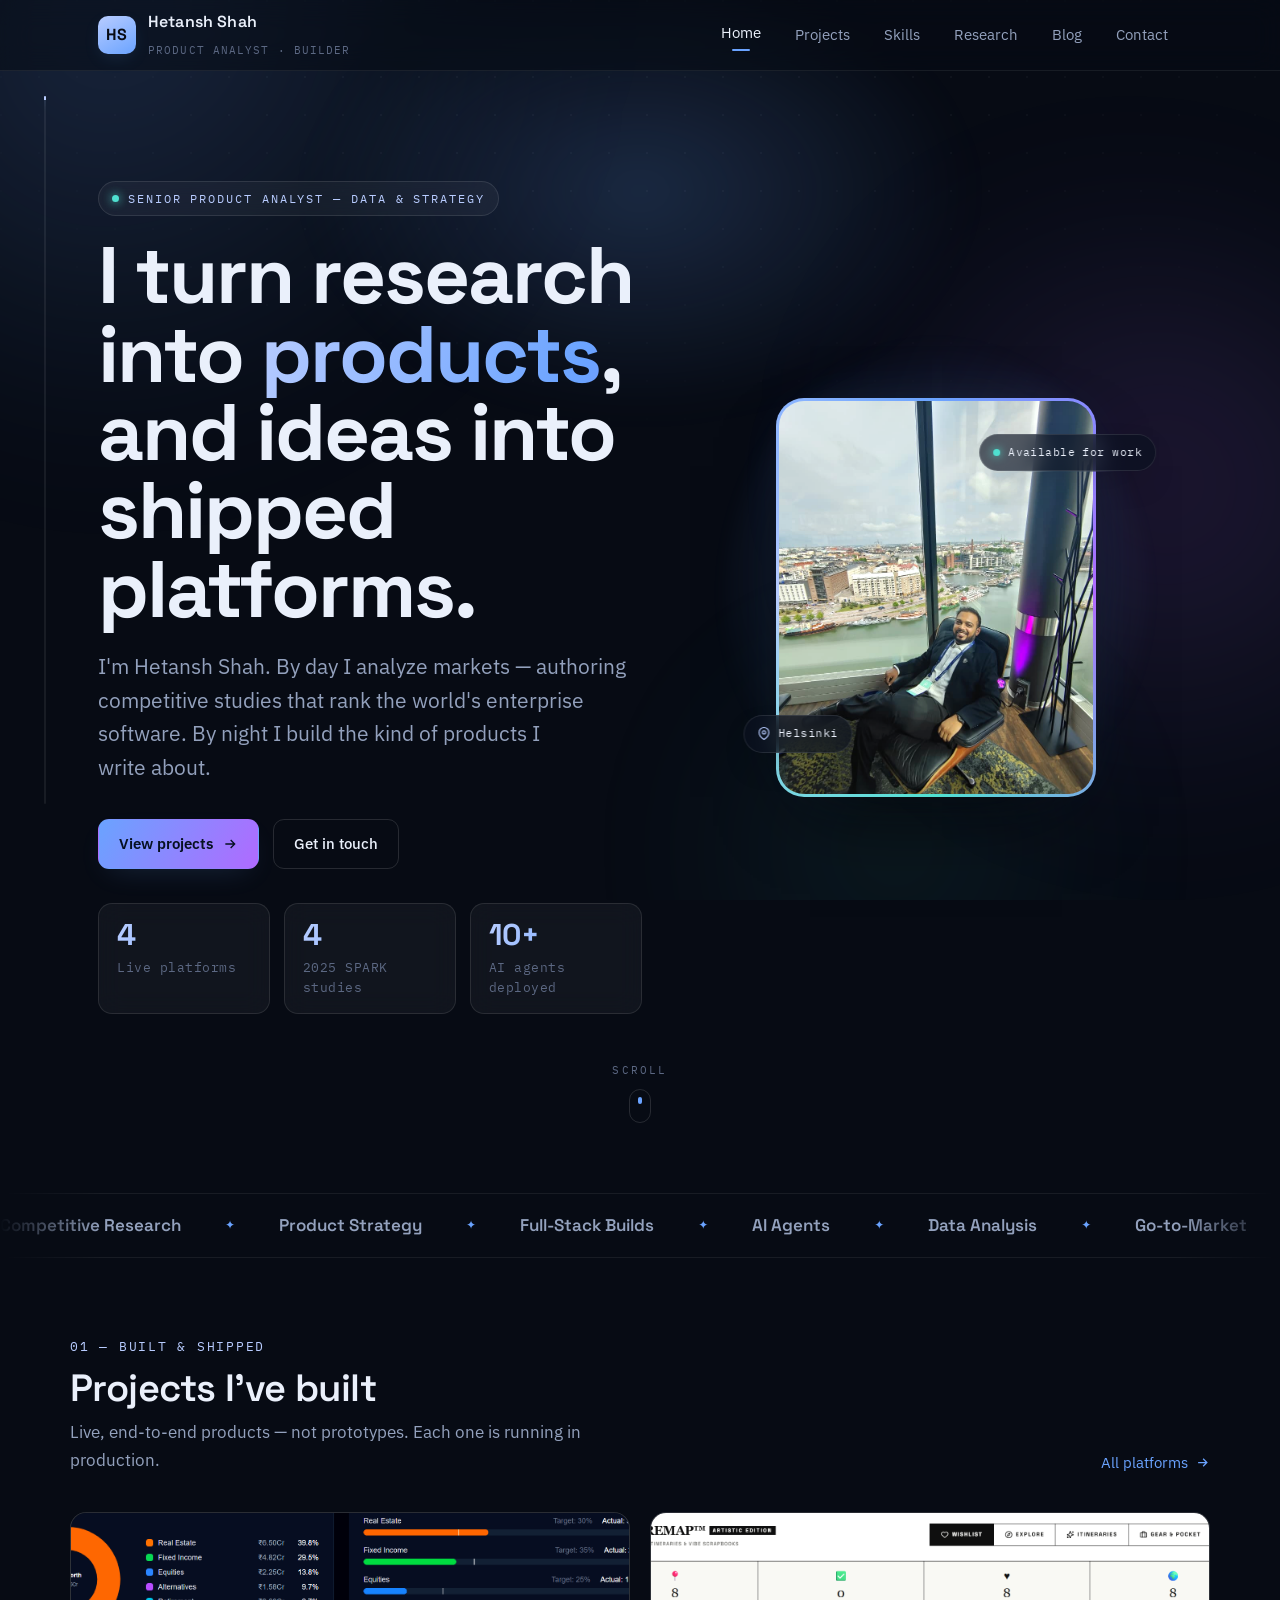
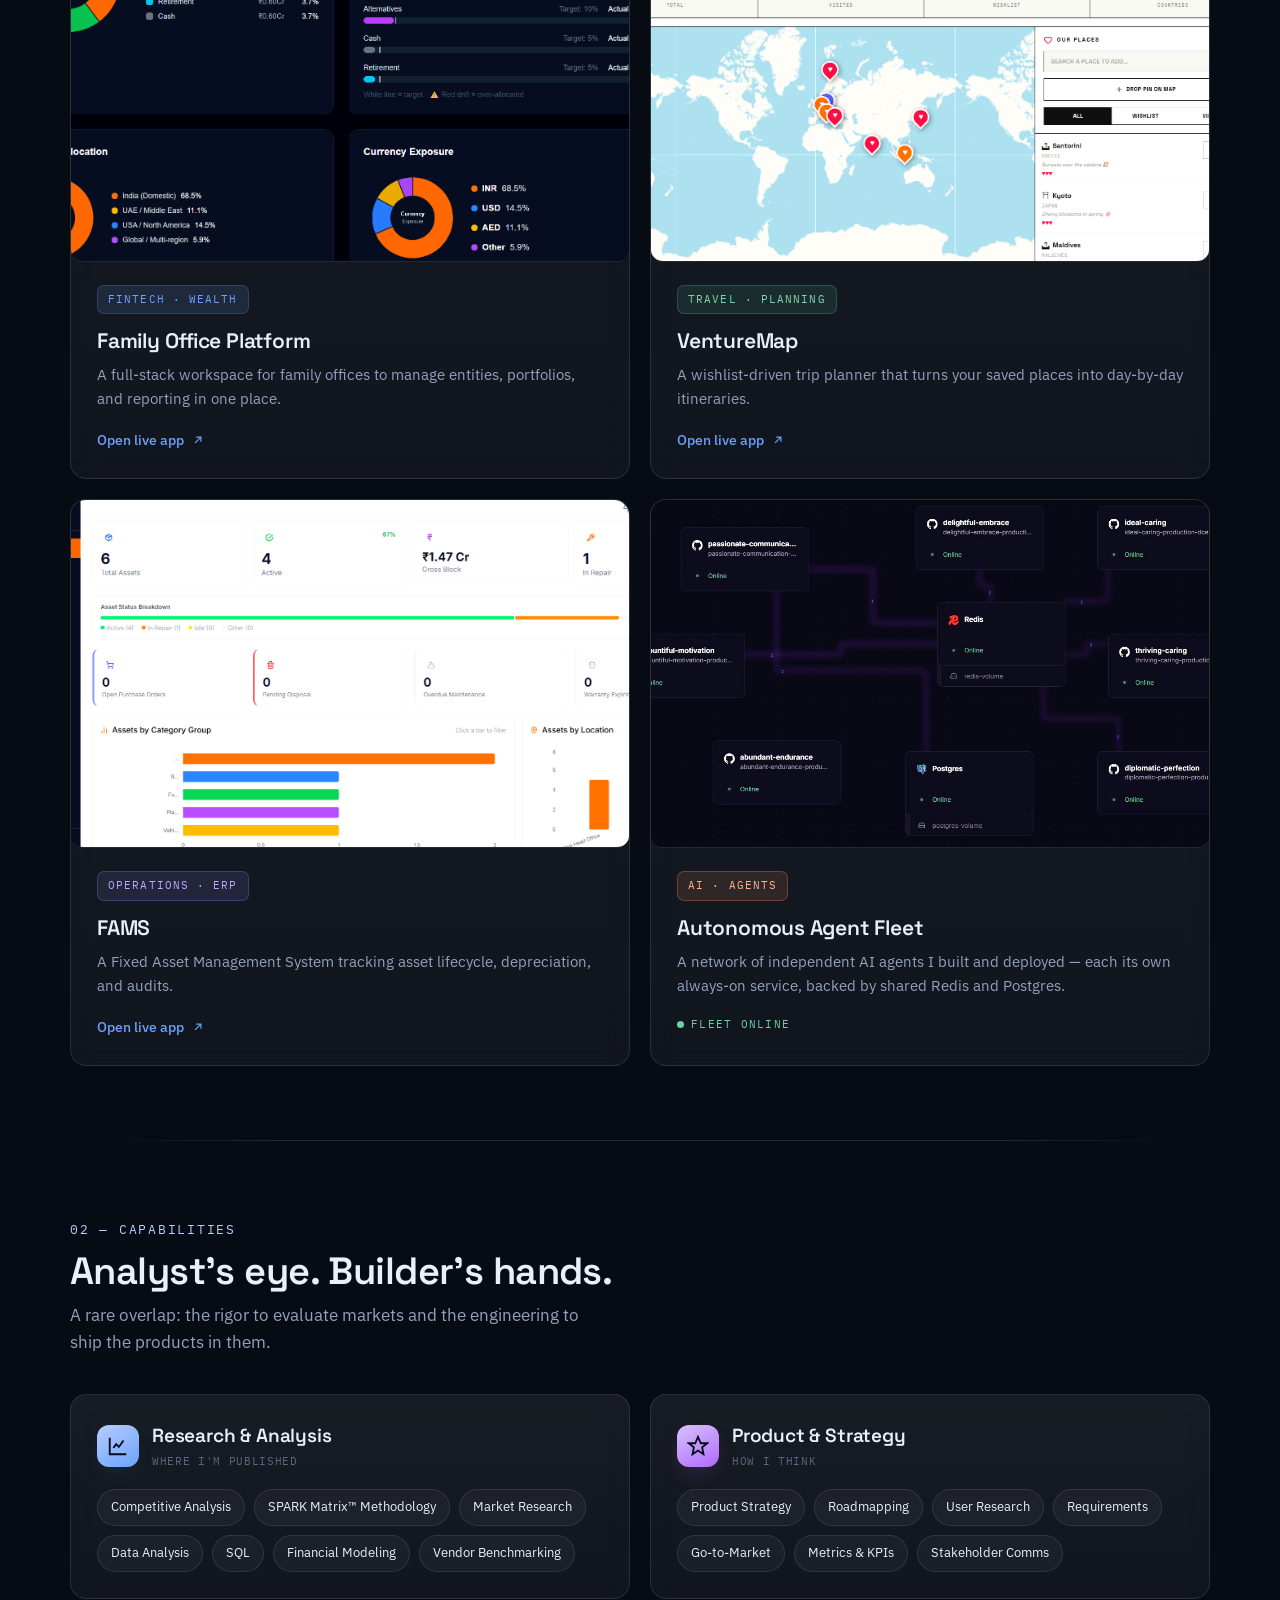
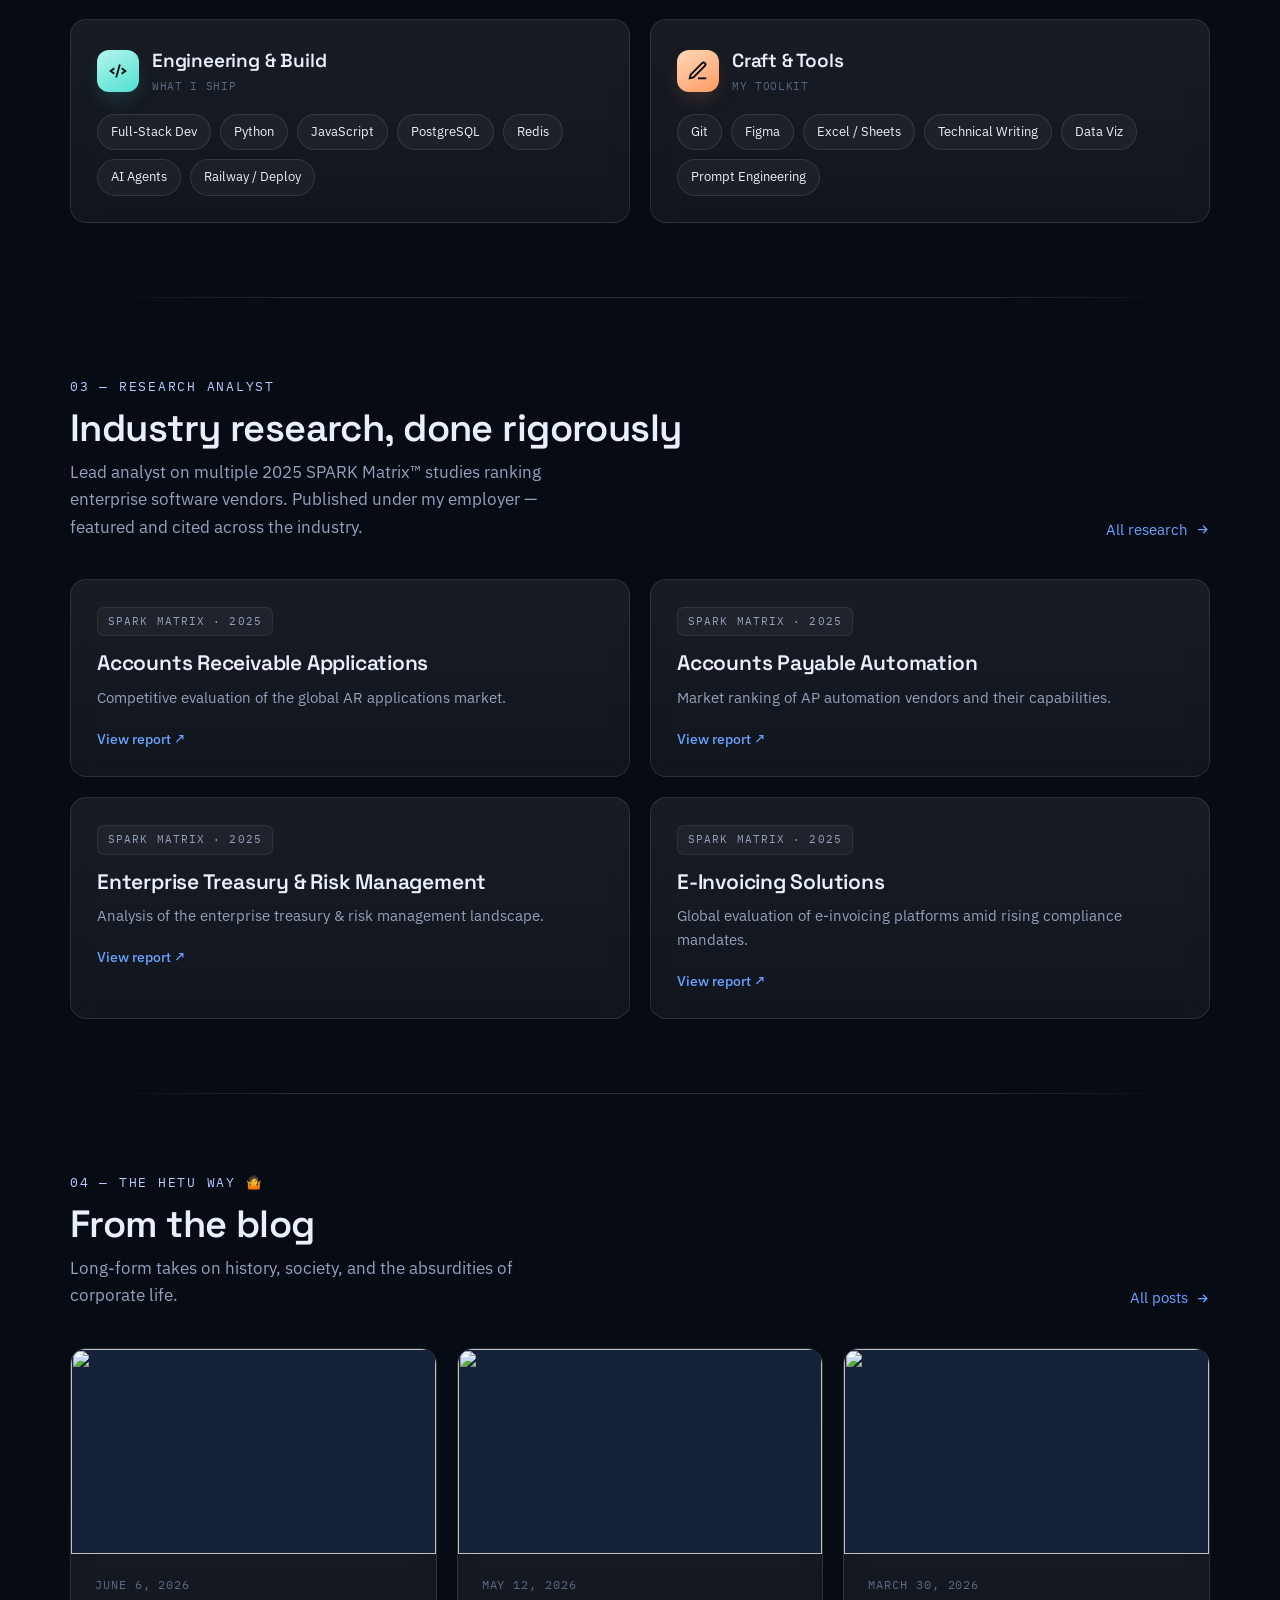
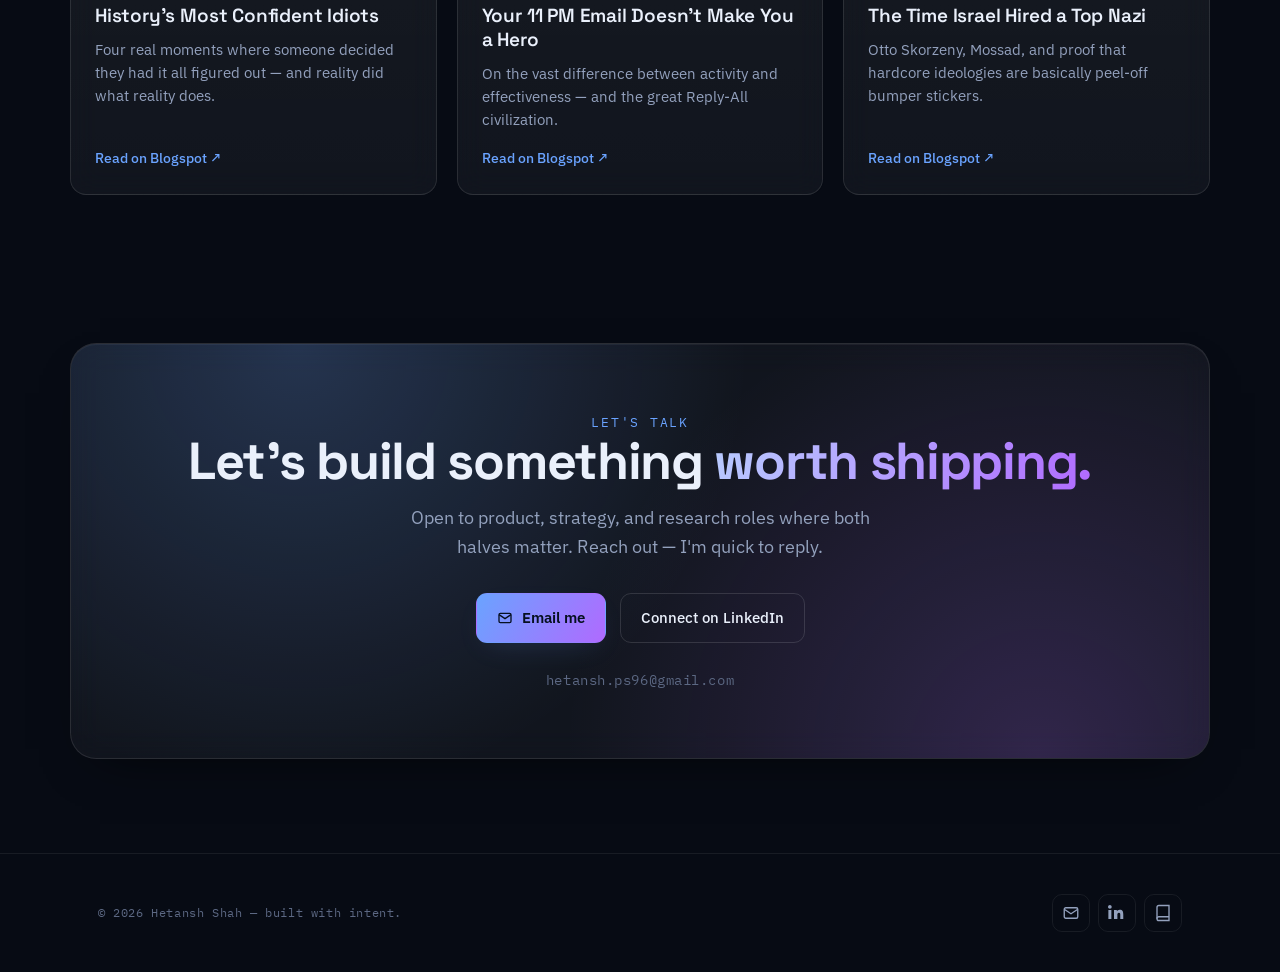
==== commit 28481dfb: "Rework hero portrait into focal framed photo with gradient halo + chips; fix mobile horizontal overf" ====
--- a/index.html
+++ b/index.html
@@ -67,10 +67,16 @@
     <div class="hero-visual reveal">
       <canvas id="hero-canvas" aria-hidden="true"></canvas>
       <div class="hero-orb-fallback" aria-hidden="true"></div>
-      <figure class="hero-avatar glass">
-        <img src="img/hetansh.png" alt="Hetansh Shah">
-        <figcaption><i></i>Helsinki · Available</figcaption>
-      </figure>
+      <div class="portrait tilt" id="portrait">
+        <figure class="portrait-frame">
+          <img src="img/hetansh.png" alt="Hetansh Shah">
+        </figure>
+        <span class="float-chip chip-top"><i></i>Available for work</span>
+        <span class="float-chip chip-bot">
+          <svg viewBox="0 0 24 24" fill="none" stroke="currentColor" stroke-width="2"><path d="M21 10c0 7-9 13-9 13s-9-6-9-13a9 9 0 0 1 18 0z"/><circle cx="12" cy="10" r="3"/></svg>
+          Helsinki
+        </span>
+      </div>
     </div>
   </div>
 
--- a/home.css
+++ b/home.css
@@ -13,6 +13,9 @@
   --glass-blur: 16px;
 }
 
+/* hard guard against any horizontal spill */
+html, body { overflow-x: clip; }
+
 /* ===== AMBIENT AURORA BACKGROUND =========================== */
 .aurora {
   position: fixed; inset: 0; z-index: 0; pointer-events: none; overflow: hidden;
@@ -114,7 +117,7 @@
   display: grid; place-items: center;
 }
 #hero-canvas {
-  position: absolute; inset: -8% -6%; width: 112%; height: 116%;
+  position: absolute; inset: 0; width: 100%; height: 100%;
   z-index: 1; display: block;
 }
 .hero-orb-fallback {
@@ -126,21 +129,60 @@
 .no-webgl #hero-canvas { display: none; }
 @keyframes floaty { 0%,100%{transform:translateY(0)} 50%{transform:translateY(-16px)} }
 
-.hero-avatar {
-  position: absolute; z-index: 3; bottom: 6%; left: 2%;
-  width: clamp(130px, 15vw, 168px);
-  padding: 8px; border-radius: 20px;
-  transform: translateZ(0);
-  transition: transform .5s cubic-bezier(.2,.7,.2,1);
-}
-.hero-avatar img { width: 100%; border-radius: 13px; aspect-ratio: 1/1; object-fit: cover; object-position: center 22%; display: block; }
-.hero-avatar figcaption {
-  display: flex; align-items: center; gap: 7px; justify-content: center;
-  font-family: var(--font-mono); font-size: 10.5px; letter-spacing: 0.06em; text-transform: uppercase;
-  color: var(--muted); padding: 9px 4px 4px;
-}
-.hero-avatar figcaption i { width: 6px; height: 6px; border-radius: 50%; background: var(--accent-4); box-shadow: 0 0 8px var(--accent-4); }
-.hero-avatar:hover { transform: translateY(-6px) rotate(-1.5deg); }
+/* focal portrait with animated gradient halo + floating chips */
+.portrait {
+  position: relative; z-index: 3;
+  width: min(320px, 76%);
+  transform-style: preserve-3d; will-change: transform;
+  transition: transform .2s ease-out;
+}
+.portrait::before {
+  content: ""; position: absolute; inset: -14% -16%; z-index: -1; border-radius: 50%;
+  background: radial-gradient(circle at 50% 45%, var(--accent-glow), transparent 68%);
+  filter: blur(8px);
+}
+.portrait-frame {
+  position: relative; border-radius: 28px; padding: 3px; overflow: hidden;
+  isolation: isolate; background: var(--surface);
+  box-shadow: 0 34px 80px -34px rgba(0,0,0,0.95), 0 0 70px -26px var(--accent-glow);
+}
+/* rotating static conic gradient = GPU-composited ring (cheap) */
+.portrait-frame::before {
+  content: ""; position: absolute; z-index: 0;
+  top: 50%; left: 50%; width: 170%; aspect-ratio: 1;
+  background: conic-gradient(var(--accent), var(--accent-3), var(--accent-4), var(--accent-2), var(--accent));
+  transform: translate(-50%, -50%) rotate(0deg);
+  animation: ringspin 7s linear infinite;
+  will-change: transform;
+}
+.portrait-frame img {
+  position: relative; z-index: 1;
+  width: 100%; aspect-ratio: 4/5; display: block;
+  border-radius: 25px; object-fit: cover; object-position: center 20%;
+}
+@keyframes ringspin { to { transform: translate(-50%, -50%) rotate(360deg); } }
+
+.float-chip {
+  position: absolute; z-index: 4;
+  display: inline-flex; align-items: center; gap: 8px;
+  font-family: var(--font-mono); font-size: 11px; letter-spacing: 0.04em;
+  color: var(--text); padding: 9px 13px; border-radius: 100px;
+  background: rgba(11,17,32,0.66); border: 1px solid var(--glass-line);
+  backdrop-filter: blur(12px); -webkit-backdrop-filter: blur(12px);
+  box-shadow: 0 14px 34px -16px rgba(0,0,0,0.8);
+  white-space: nowrap;
+}
+.float-chip svg { width: 13px; height: 13px; color: var(--accent-2); }
+.float-chip i { width: 7px; height: 7px; border-radius: 50%; background: var(--accent-4); box-shadow: 0 0 9px var(--accent-4); animation: pulse 2.2s infinite; }
+.float-chip.chip-top { top: 9%; right: 0; transform: translateX(34%); animation: floaty 5.5s ease-in-out infinite; }
+.float-chip.chip-bot { bottom: 11%; left: 0; transform: translateX(-30%); animation: floaty 6.5s ease-in-out infinite .4s; }
+@keyframes floaty { 0%,100% { transform: var(--fx, translateX(0)) translateY(0); } 50% { transform: var(--fx, translateX(0)) translateY(-9px); } }
+.float-chip.chip-top { --fx: translateX(34%); }
+.float-chip.chip-bot { --fx: translateX(-30%); }
+@media (prefers-reduced-motion: reduce) {
+  .portrait-frame::before { animation: none; }
+  .float-chip { animation: none !important; }
+}
 
 .hero-scroll-hint {
   display: flex; flex-direction: column; align-items: center; gap: 10px;
@@ -256,9 +298,15 @@
 /* ===== RESPONSIVE ========================================== */
 @media (max-width: 980px) {
   .hero-grid-v2 { grid-template-columns: 1fr; gap: 30px; }
-  .hero-visual { height: clamp(320px, 70vw, 440px); order: -1; }
-  .hero-avatar { left: 4%; bottom: 4%; }
+  .hero-visual { height: clamp(360px, 84vw, 480px); order: -1; }
+  .portrait { width: min(280px, 70%); }
   .skills-grid { grid-template-columns: 1fr; }
+}
+@media (max-width: 560px) {
+  .portrait { width: min(248px, 66%); }
+  .float-chip { font-size: 10px; padding: 7px 11px; }
+  .float-chip.chip-top { transform: translateX(20%); --fx: translateX(20%); }
+  .float-chip.chip-bot { transform: translateX(-16%); --fx: translateX(-16%); }
 }
 @media (max-width: 560px) {
   .hero-v2 { padding: 80px 0 48px; }
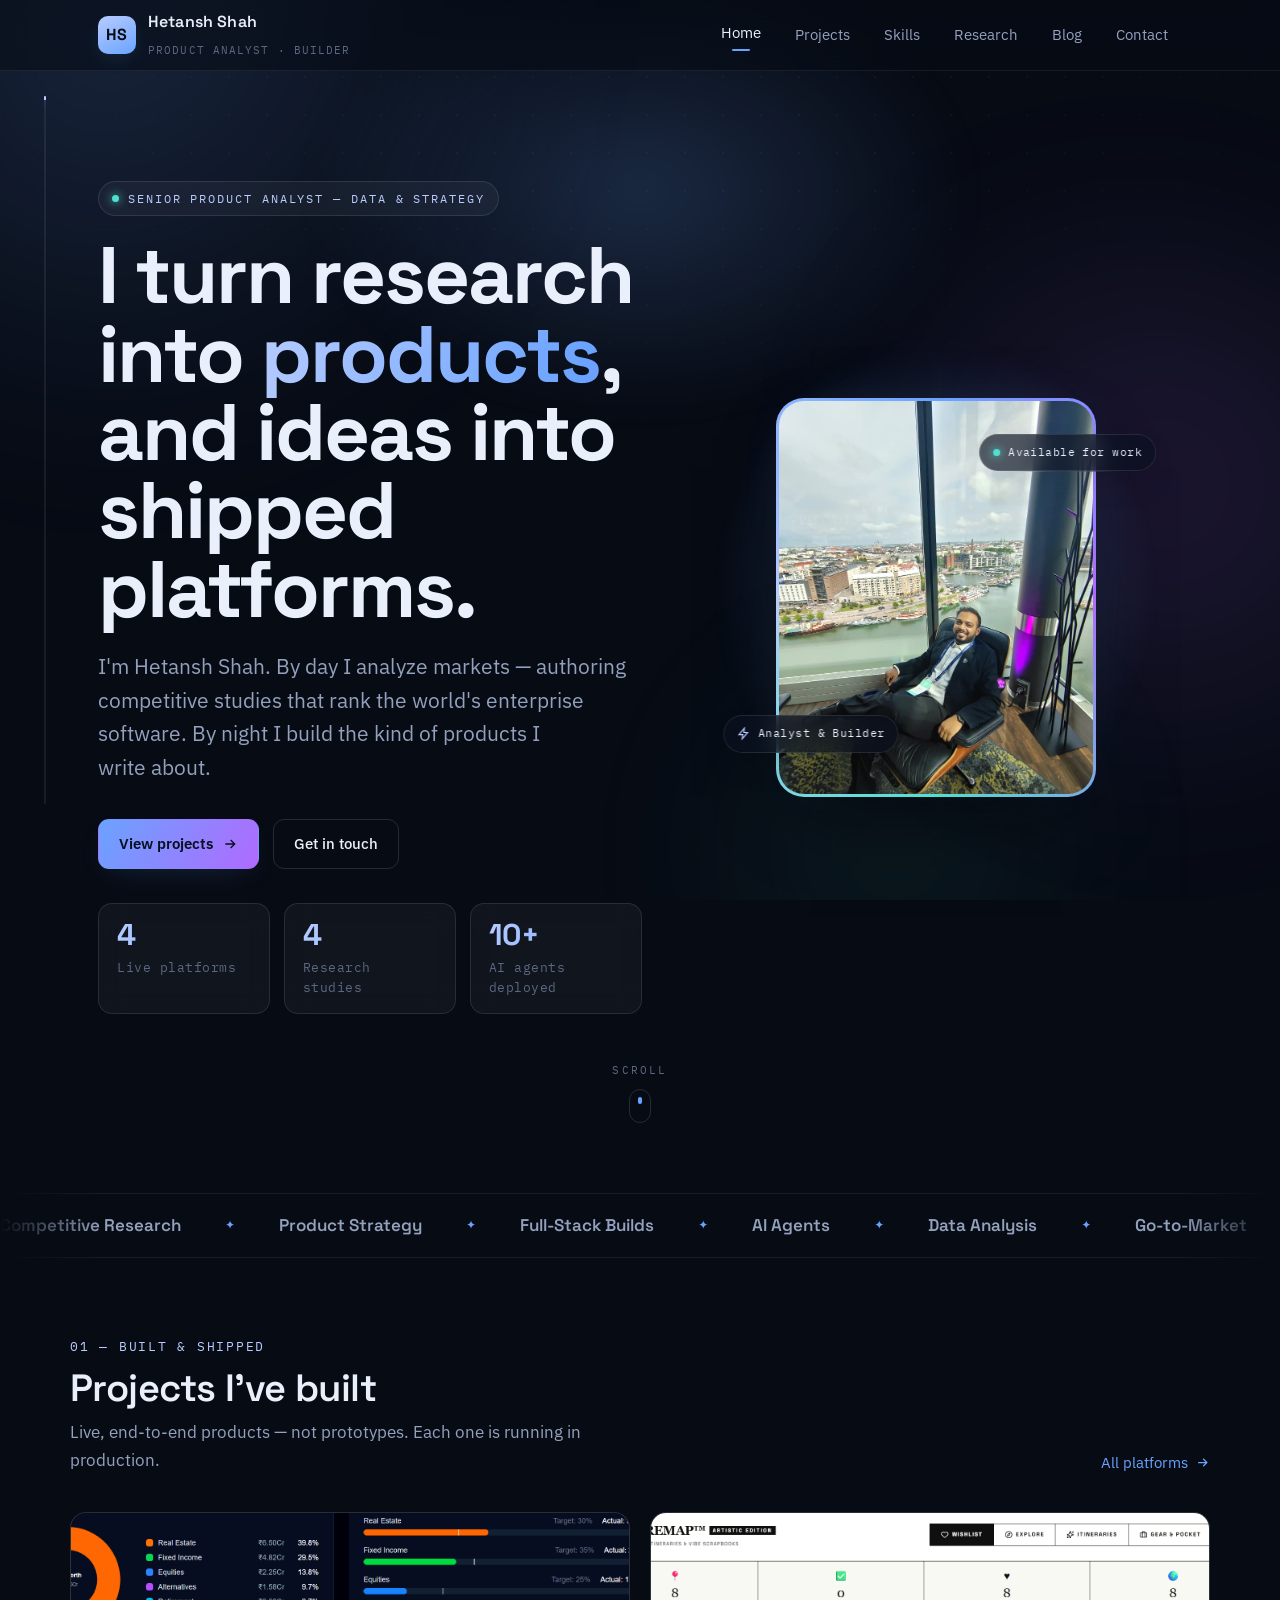
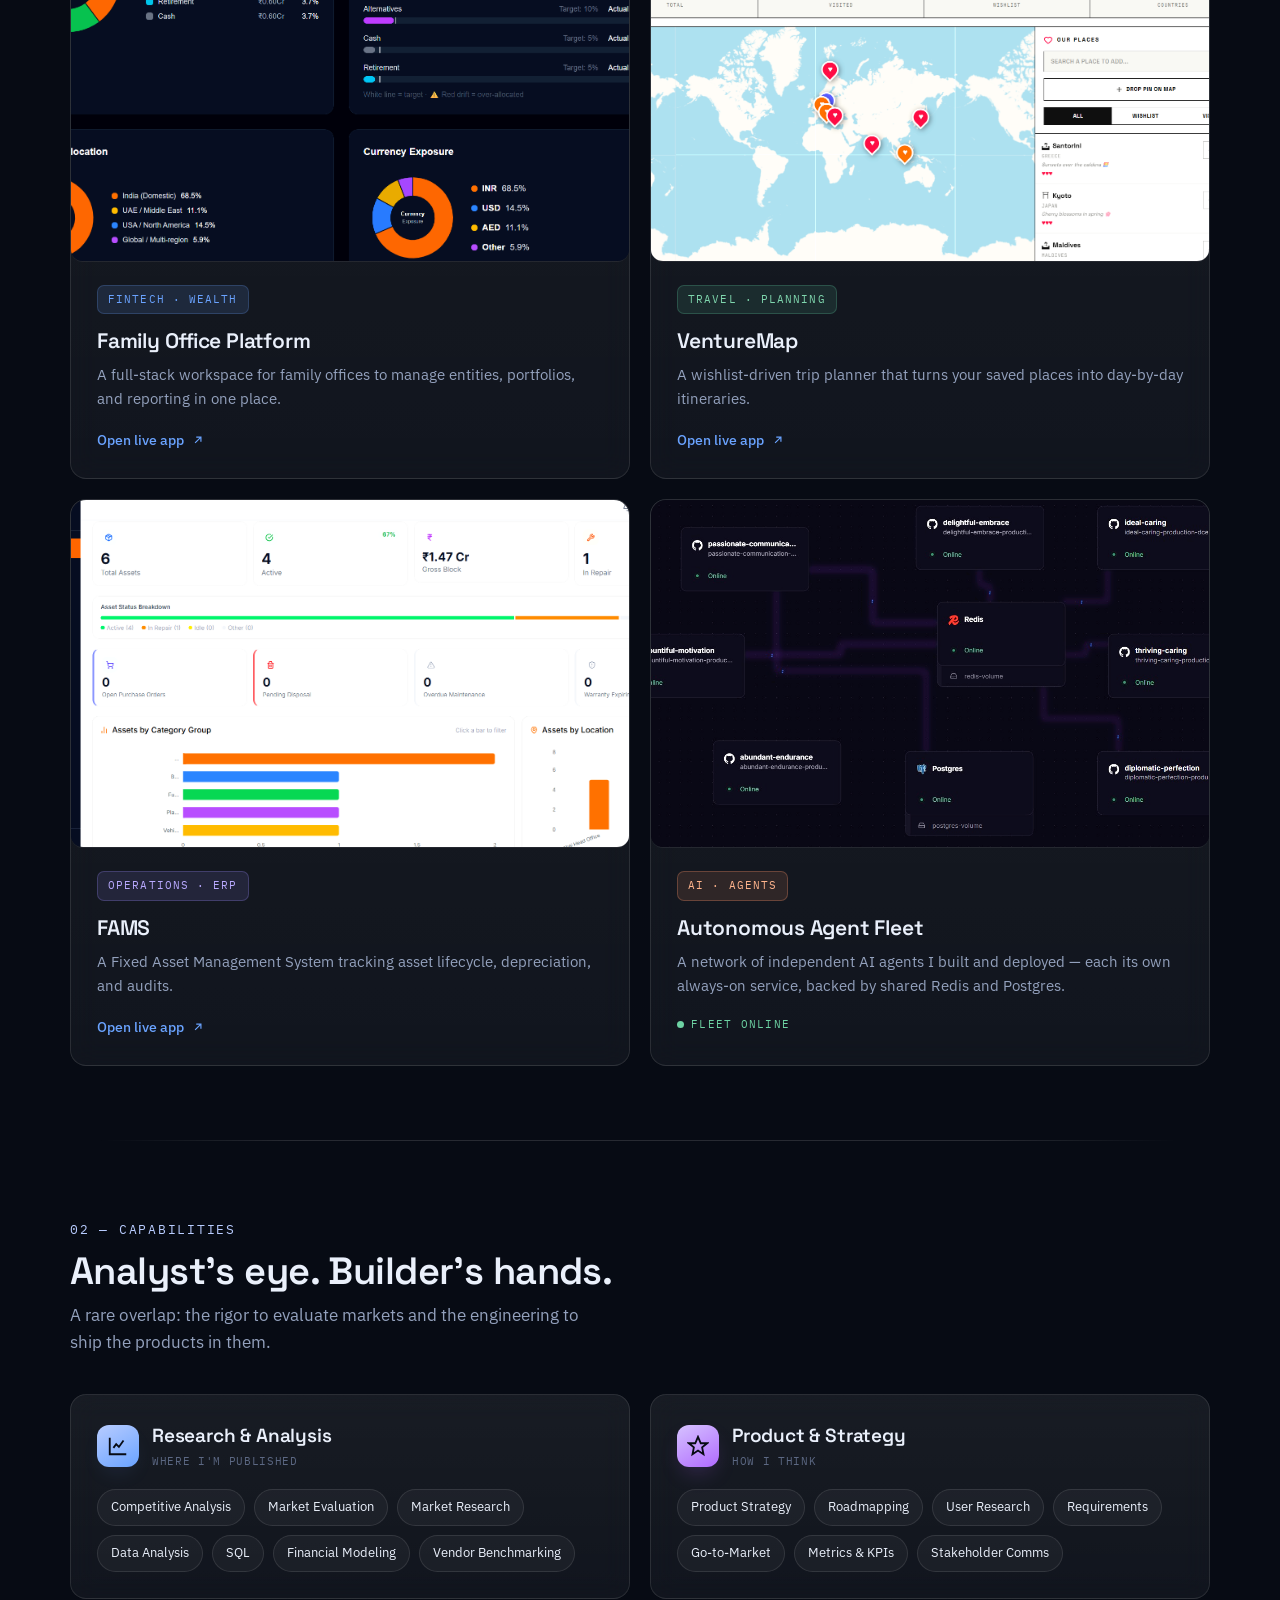
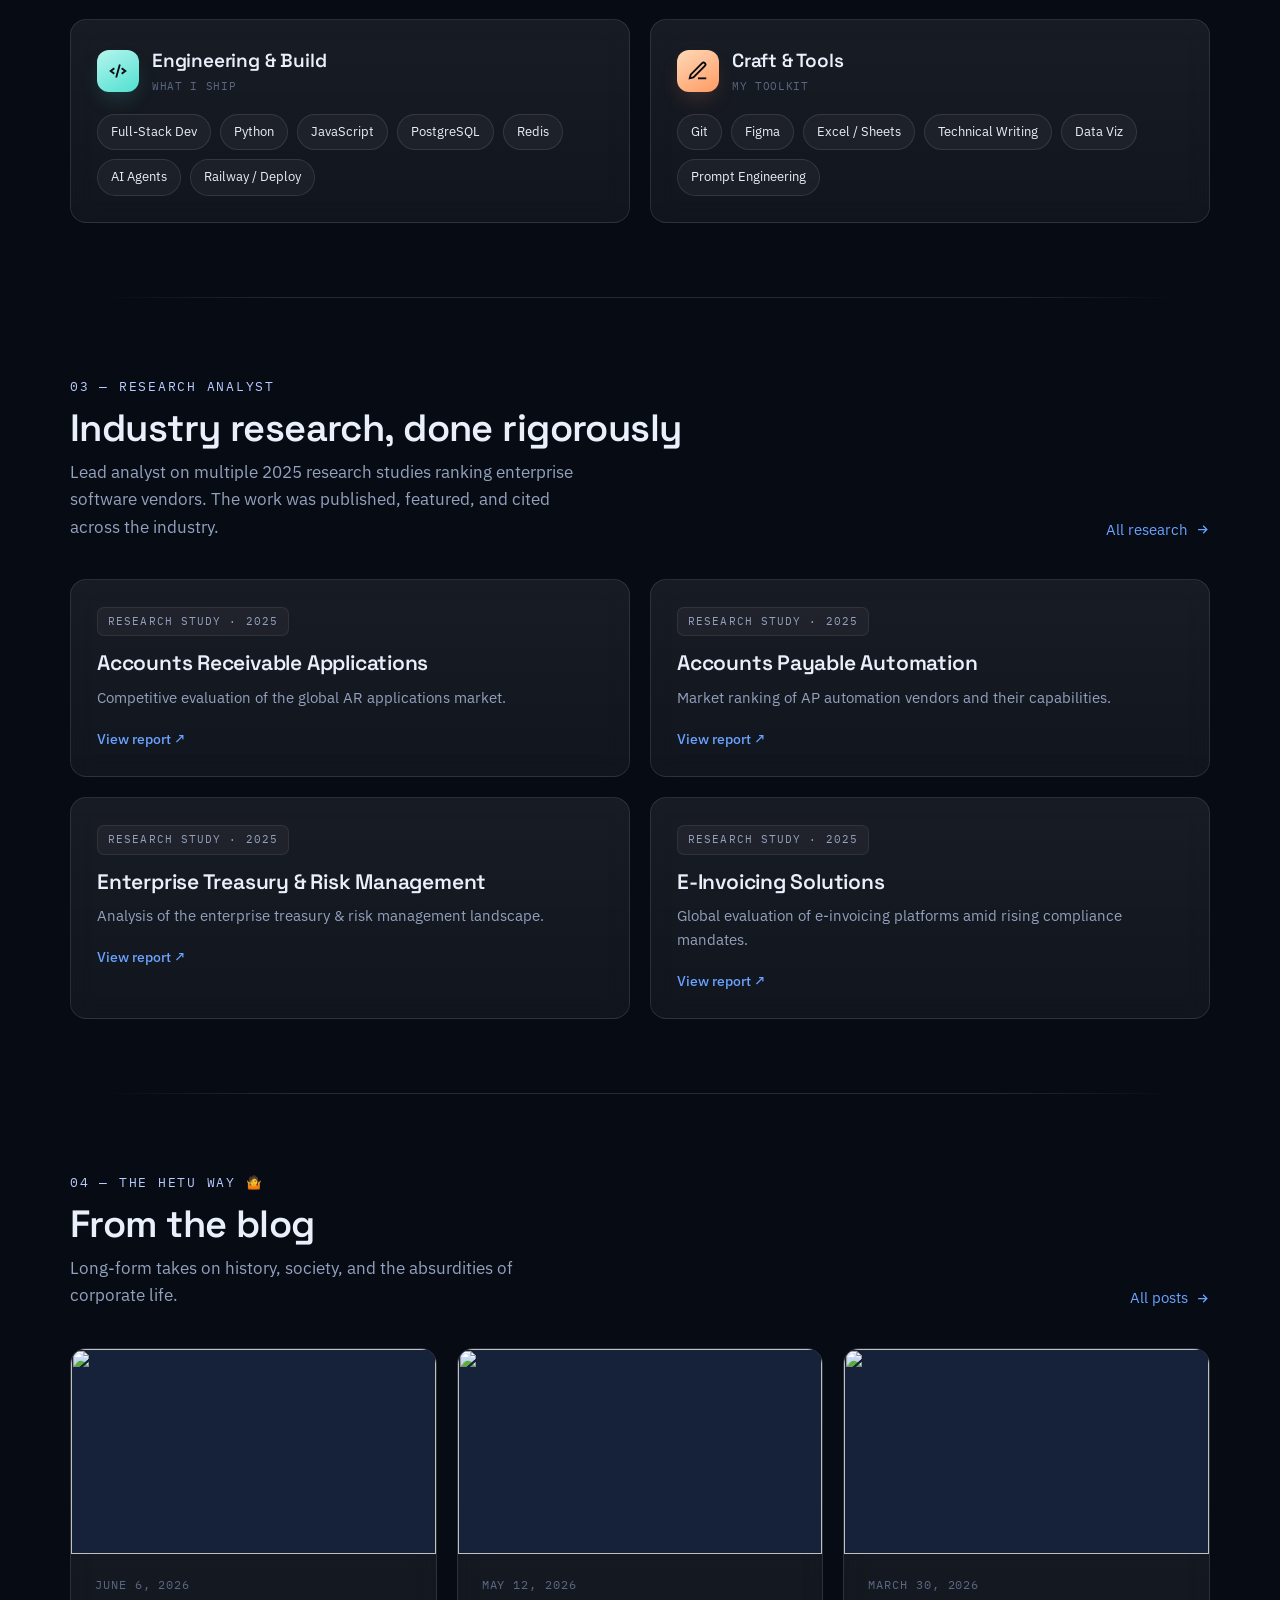
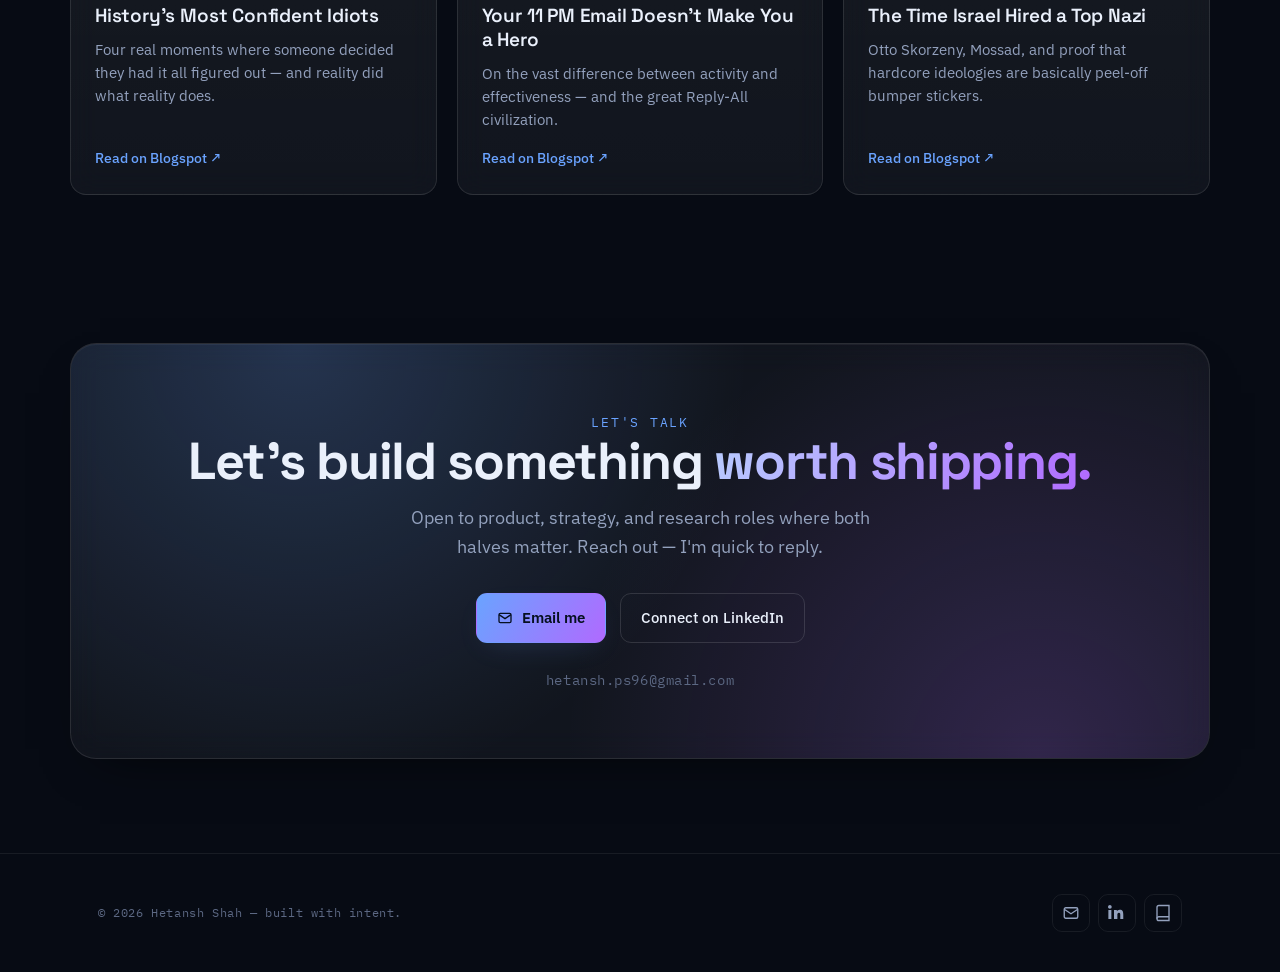
==== commit b22d40c0: "Remove SPARK Matrix naming (use generic research studies); replace Helsinki location chip with Analy" ====
--- a/index.html
+++ b/index.html
@@ -4,7 +4,7 @@
 <meta charset="UTF-8">
 <meta name="viewport" content="width=device-width, initial-scale=1">
 <title>Hetansh Shah — Product Analyst & Builder</title>
-<meta name="description" content="Hetansh Shah — Senior Product Analyst (Data & Strategy). Research analyst behind 2025 SPARK Matrix studies and builder of live product platforms.">
+<meta name="description" content="Hetansh Shah — Senior Product Analyst (Data & Strategy). Research analyst behind enterprise software market studies and builder of live product platforms.">
 <link rel="stylesheet" href="styles.css">
 <link rel="stylesheet" href="home.css">
 <link rel="preconnect" href="https://cdn.jsdelivr.net" crossorigin>
@@ -59,7 +59,7 @@
       </div>
       <div class="hero-stats">
         <div class="stat"><b data-count="4">0</b><span>Live platforms</span></div>
-        <div class="stat"><b data-count="4">0</b><span>2025 SPARK studies</span></div>
+        <div class="stat"><b data-count="4">0</b><span>Research studies</span></div>
         <div class="stat"><b data-count="10" data-suffix="+">0</b><span>AI agents deployed</span></div>
       </div>
     </div>
@@ -73,8 +73,8 @@
         </figure>
         <span class="float-chip chip-top"><i></i>Available for work</span>
         <span class="float-chip chip-bot">
-          <svg viewBox="0 0 24 24" fill="none" stroke="currentColor" stroke-width="2"><path d="M21 10c0 7-9 13-9 13s-9-6-9-13a9 9 0 0 1 18 0z"/><circle cx="12" cy="10" r="3"/></svg>
-          Helsinki
+          <svg viewBox="0 0 24 24" fill="none" stroke="currentColor" stroke-width="2"><path d="M13 2 3 14h7l-1 8 10-12h-7z"/></svg>
+          Analyst &amp; Builder
         </span>
       </div>
     </div>
@@ -187,7 +187,7 @@
       </div>
       <div class="chips">
         <span class="chip">Competitive Analysis</span>
-        <span class="chip">SPARK Matrix™ Methodology</span>
+        <span class="chip">Market Evaluation</span>
         <span class="chip">Market Research</span>
         <span class="chip">Data Analysis</span>
         <span class="chip">SQL</span>
@@ -253,7 +253,7 @@
     <div>
       <span class="mono">03 — Research analyst</span>
       <h2>Industry research, done rigorously</h2>
-      <p>Lead analyst on multiple 2025 SPARK Matrix™ studies ranking enterprise software vendors. Published under my employer — featured and cited across the industry.</p>
+      <p>Lead analyst on multiple 2025 research studies ranking enterprise software vendors. The work was published, featured, and cited across the industry.</p>
     </div>
     <a class="section-link" href="reports.html">
       All research
@@ -263,7 +263,7 @@
 
   <div class="grid grid-2">
     <article class="card reveal">
-      <span class="tag neutral">SPARK Matrix · 2025</span>
+      <span class="tag neutral">Research Study · 2025</span>
       <h3 style="margin-top:14px;">Accounts Receivable Applications</h3>
       <p>Competitive evaluation of the global AR applications market.</p>
       <div class="card-foot">
@@ -271,7 +271,7 @@
       </div>
     </article>
     <article class="card reveal">
-      <span class="tag neutral">SPARK Matrix · 2025</span>
+      <span class="tag neutral">Research Study · 2025</span>
       <h3 style="margin-top:14px;">Accounts Payable Automation</h3>
       <p>Market ranking of AP automation vendors and their capabilities.</p>
       <div class="card-foot">
@@ -279,7 +279,7 @@
       </div>
     </article>
     <article class="card reveal">
-      <span class="tag neutral">SPARK Matrix · 2025</span>
+      <span class="tag neutral">Research Study · 2025</span>
       <h3 style="margin-top:14px;">Enterprise Treasury &amp; Risk Management</h3>
       <p>Analysis of the enterprise treasury &amp; risk management landscape.</p>
       <div class="card-foot">
@@ -287,7 +287,7 @@
       </div>
     </article>
     <article class="card reveal">
-      <span class="tag neutral">SPARK Matrix · 2025</span>
+      <span class="tag neutral">Research Study · 2025</span>
       <h3 style="margin-top:14px;">E-Invoicing Solutions</h3>
       <p>Global evaluation of e-invoicing platforms amid rising compliance mandates.</p>
       <div class="card-foot">
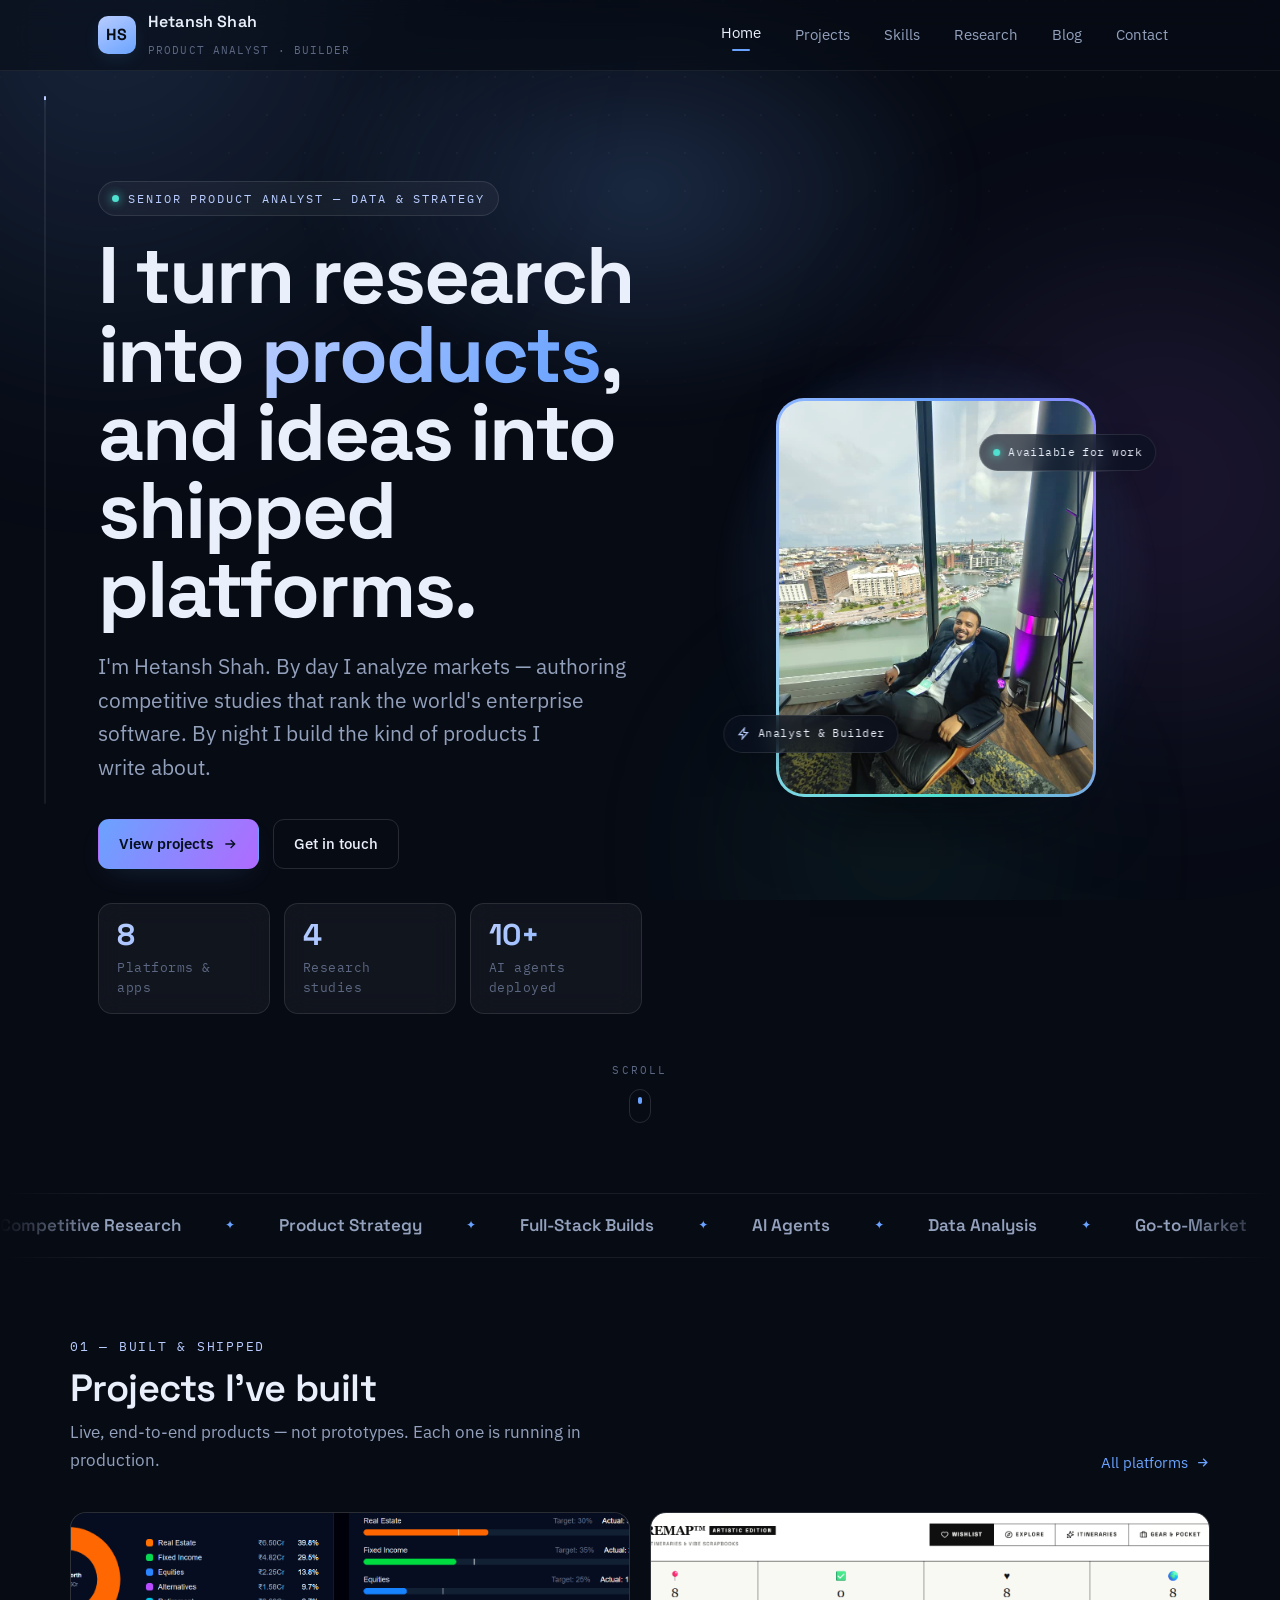
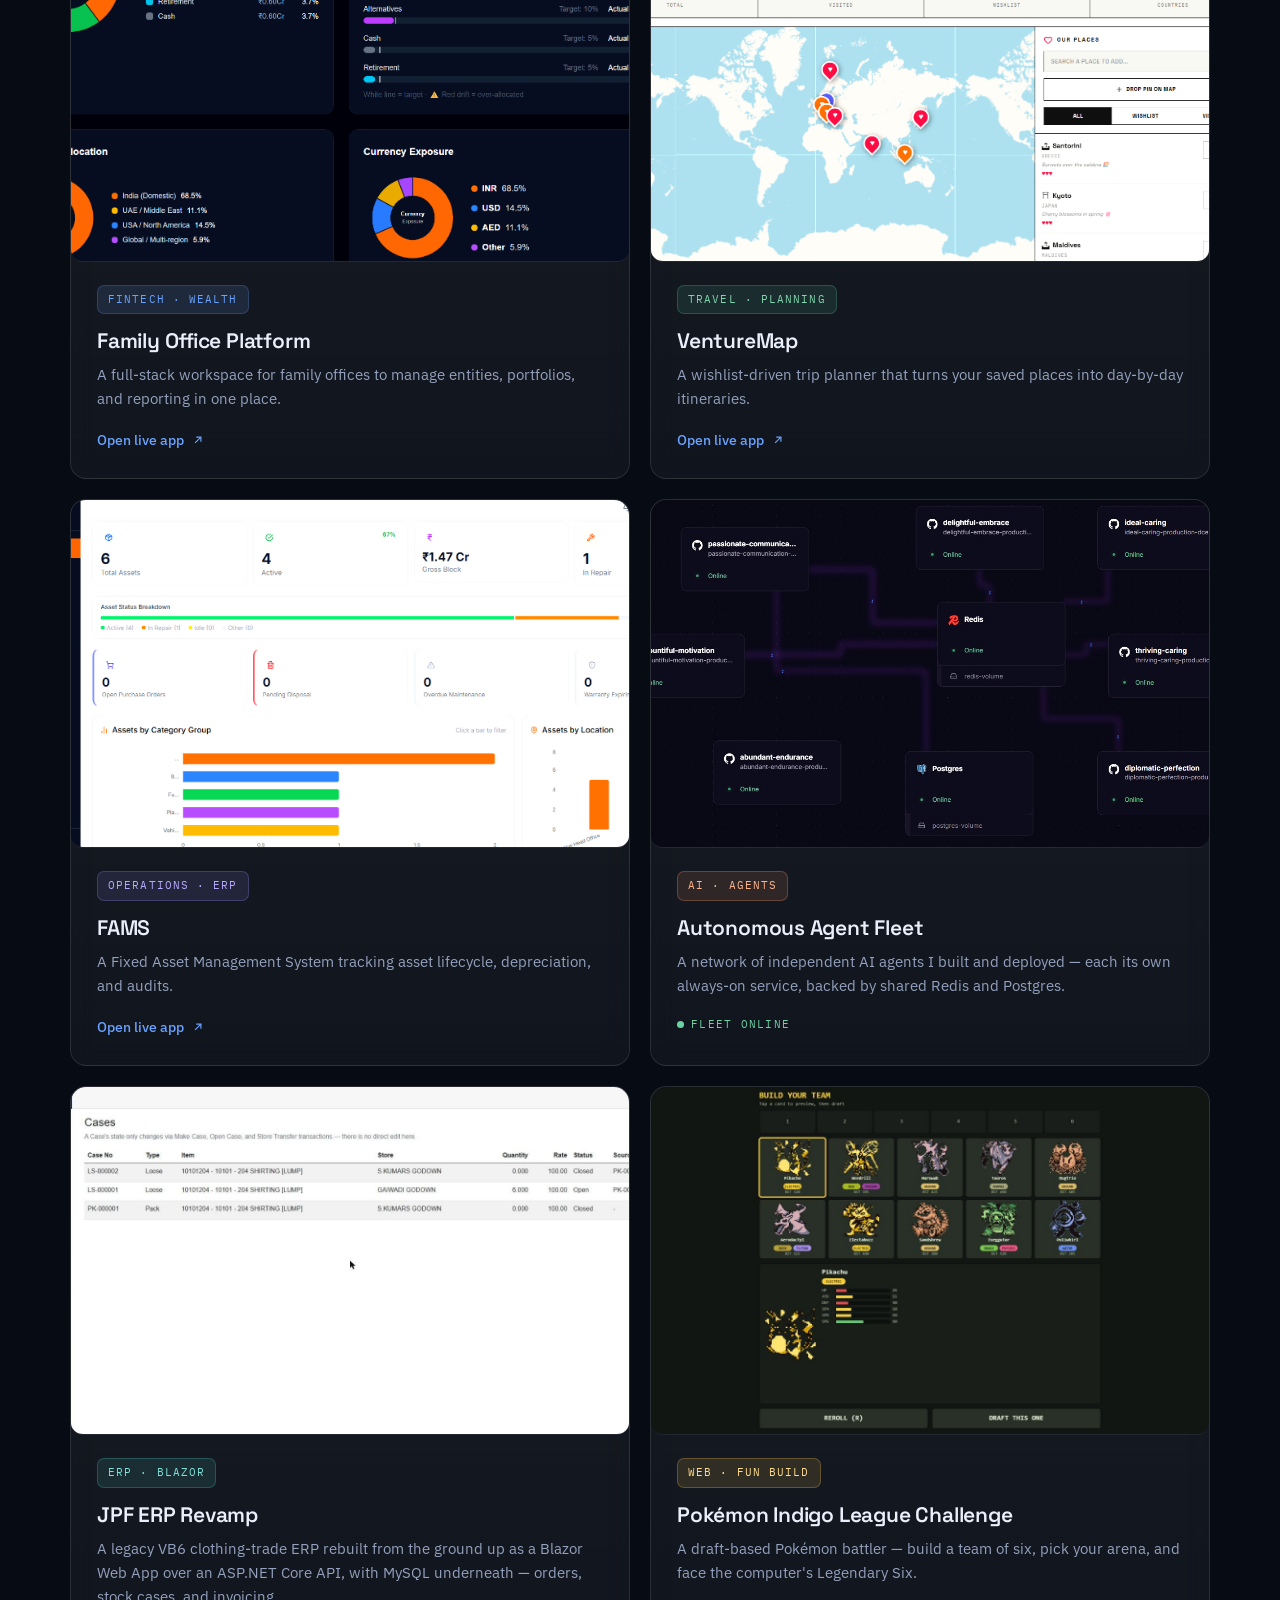
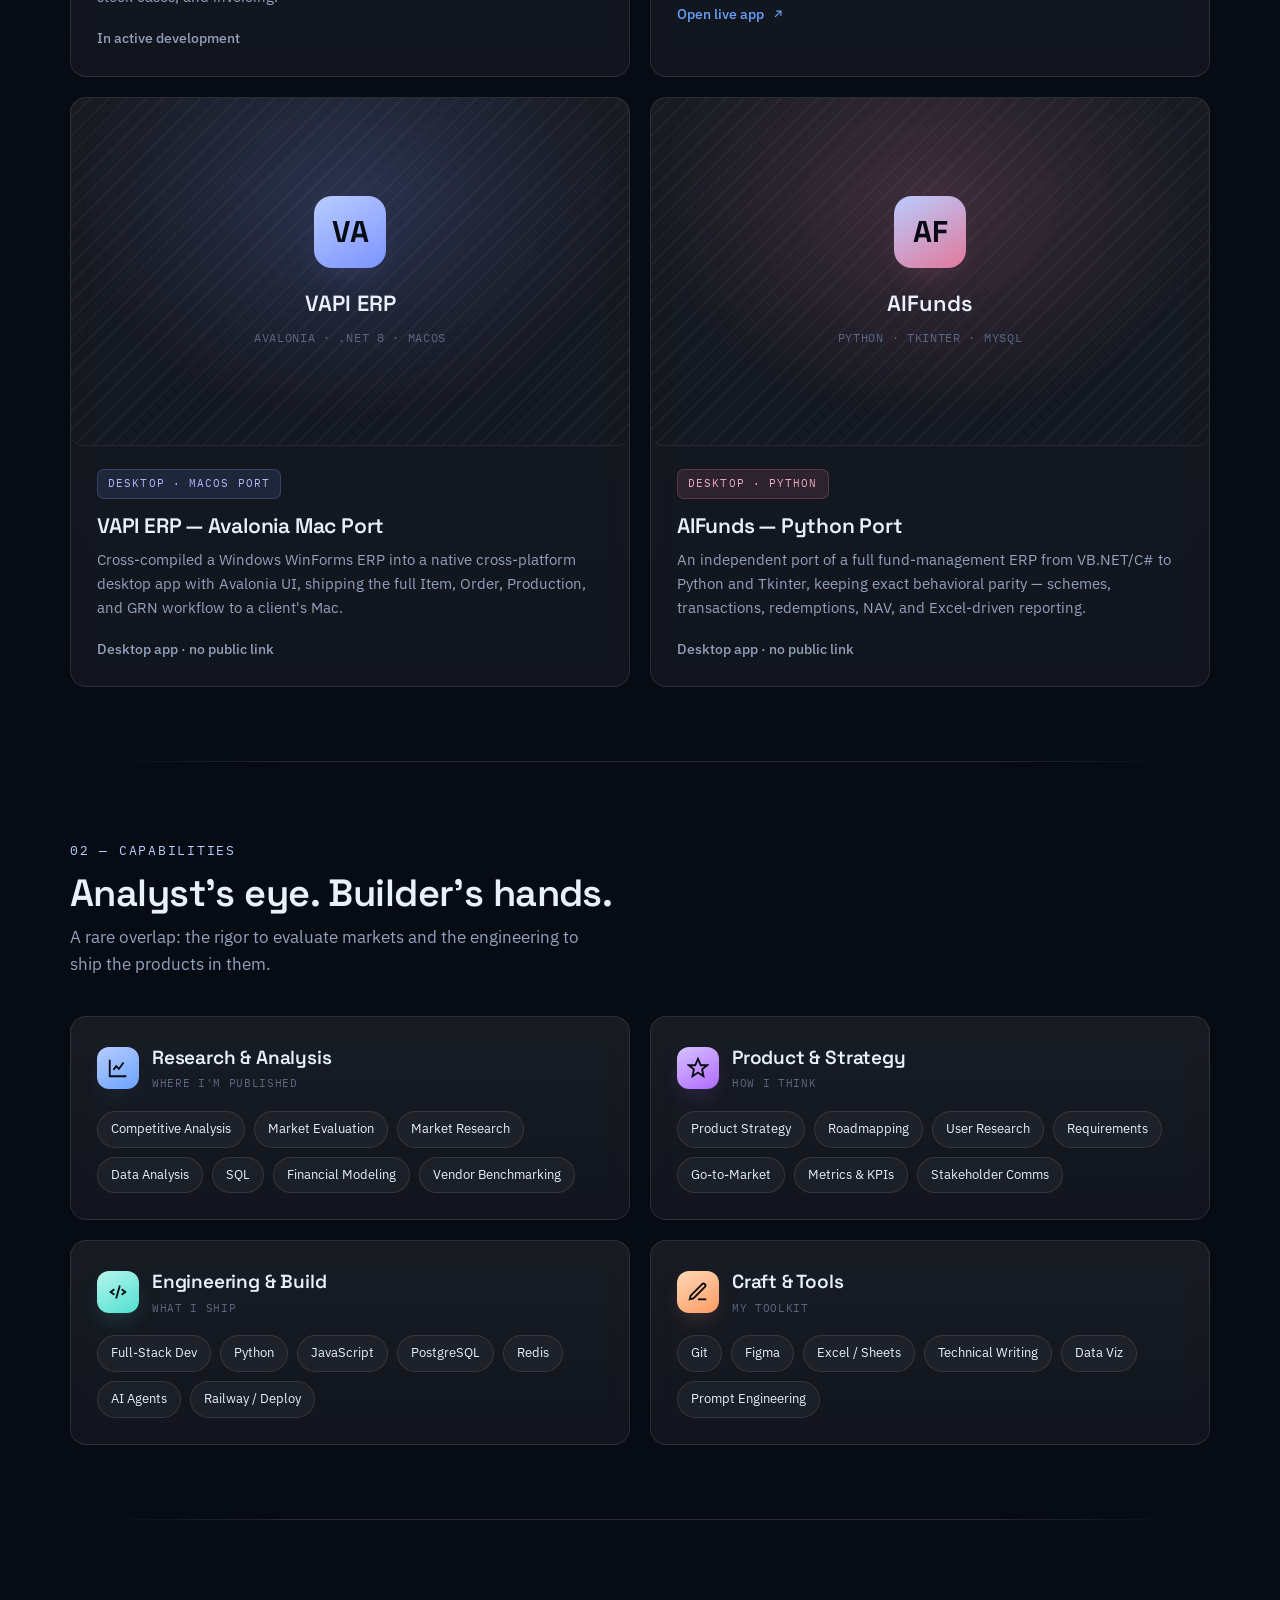
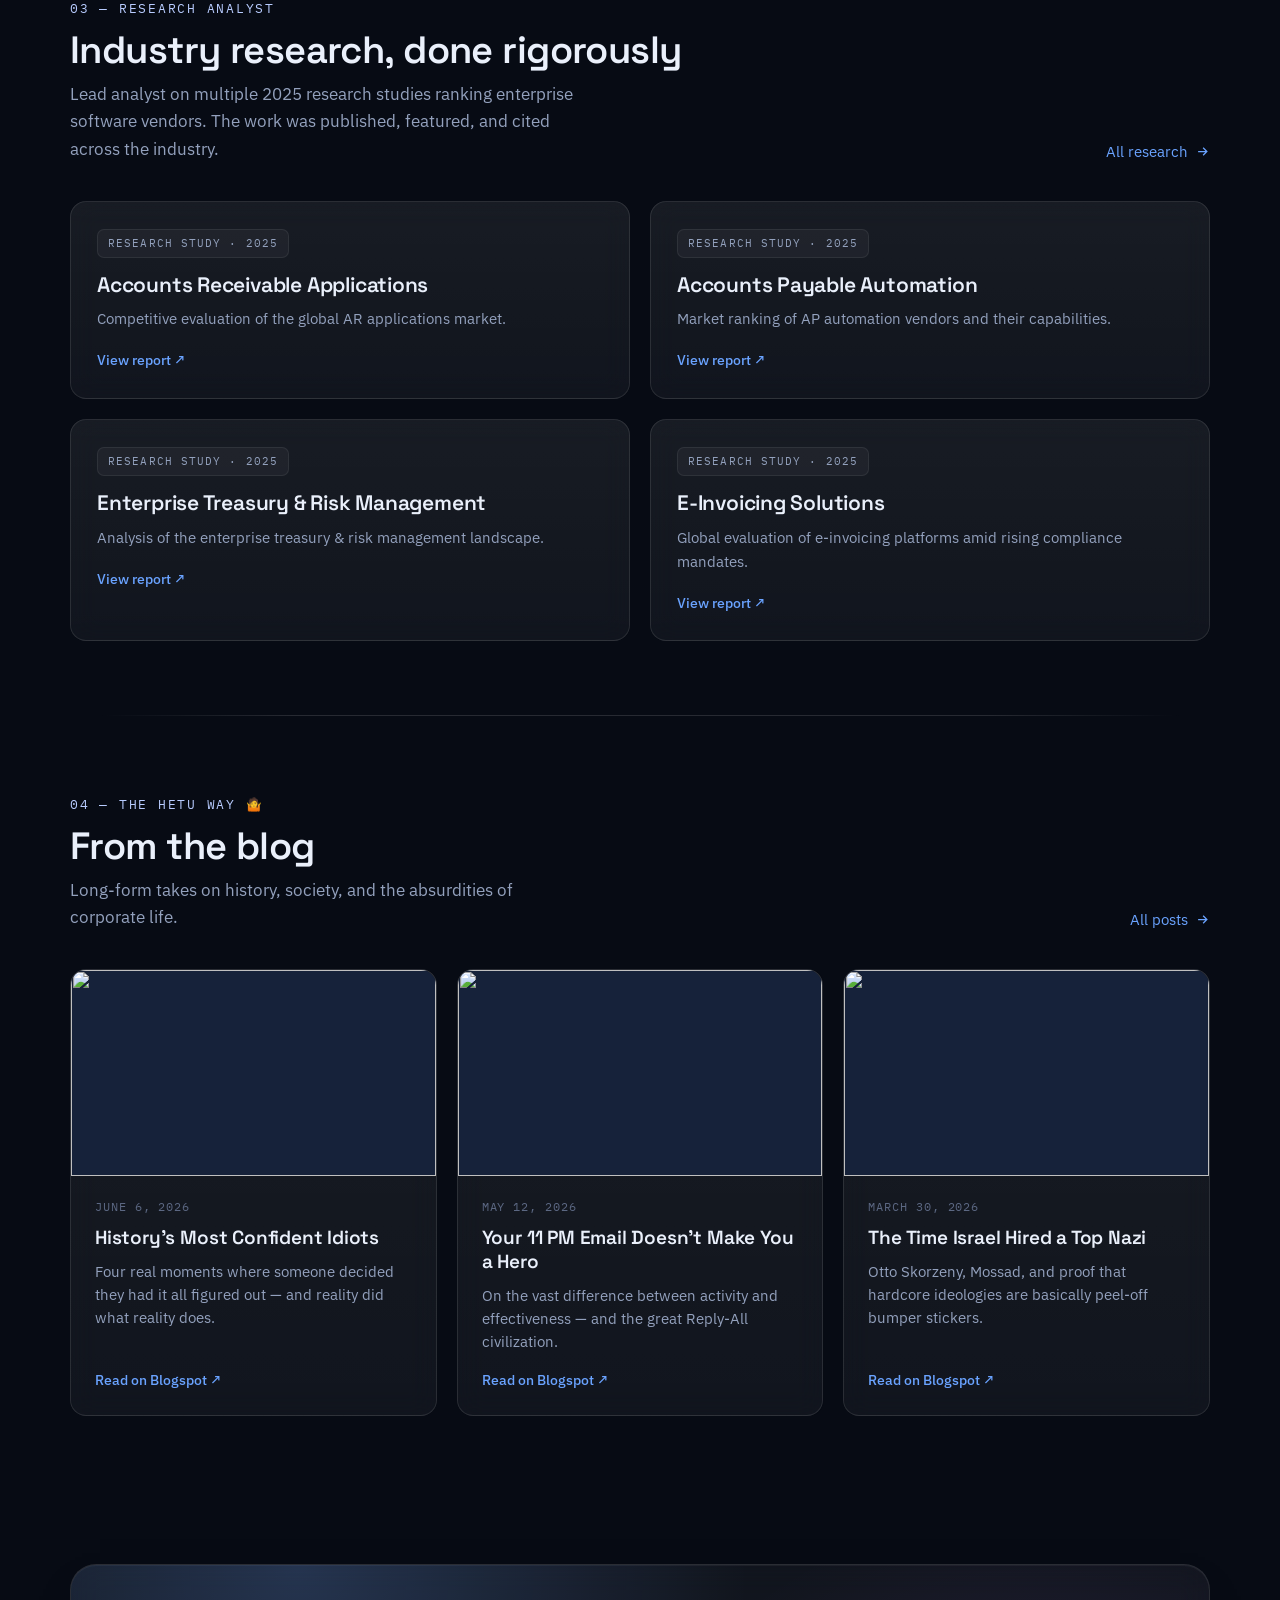
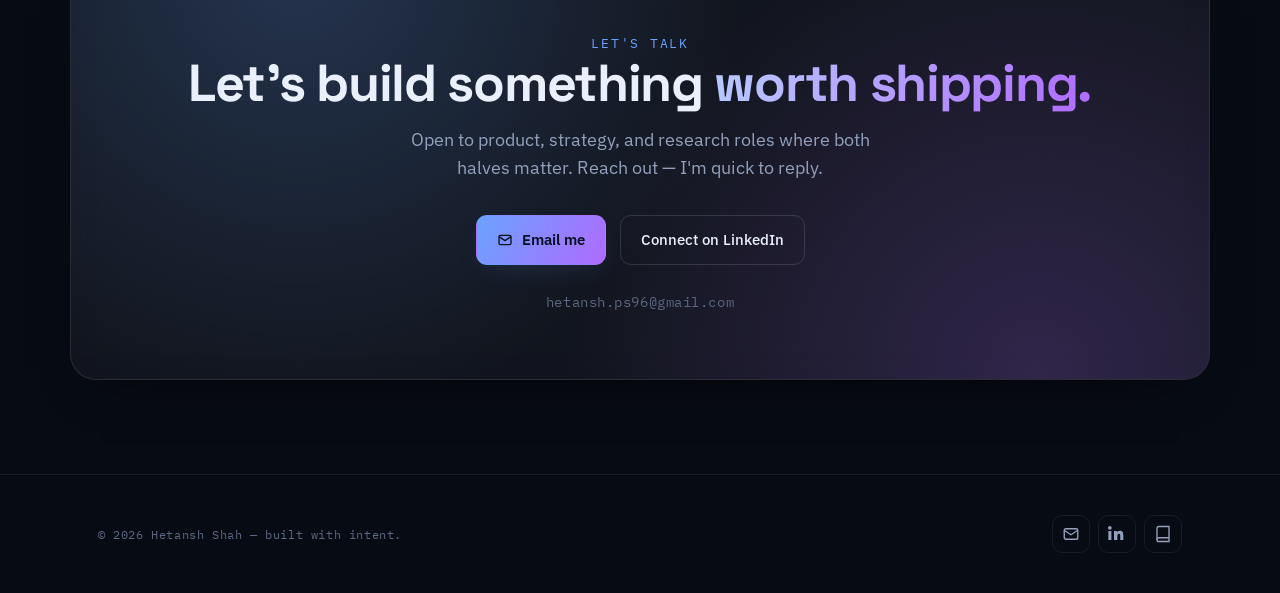
==== commit a5c749dc: "feat: add 4 new project cards and scroll/text-reveal motion effects Adds JPF ERP, Pokemon Indigo Lea" ====
--- a/index.html
+++ b/index.html
@@ -58,7 +58,7 @@
         <a class="btn btn-ghost magnetic" href="#contact">Get in touch</a>
       </div>
       <div class="hero-stats">
-        <div class="stat"><b data-count="4">0</b><span>Live platforms</span></div>
+        <div class="stat"><b data-count="8">0</b><span>Platforms &amp; apps</span></div>
         <div class="stat"><b data-count="4">0</b><span>Research studies</span></div>
         <div class="stat"><b data-count="10" data-suffix="+">0</b><span>AI agents deployed</span></div>
       </div>
@@ -162,6 +162,65 @@
       <p>A network of independent AI agents I built and deployed — each its own always-on service, backed by shared Redis and Postgres.</p>
       <div class="card-foot">
         <span class="live" style="margin:0;"><i></i>Fleet online</span>
+      </div>
+    </article>
+
+    <article class="card reveal" style="--pv-accent:#4ecdc4;--pv-glow:rgba(78,205,196,0.20);">
+      <div class="preview has-shot" style="--pv-glow:rgba(78,205,196,0.20);border-radius:12px;margin:-26px -26px 22px;border-bottom:1px solid var(--line);">
+        <img class="shot" src="img/jpf.jpg" alt="JPF ERP case tracking screen" loading="lazy">
+      </div>
+      <span class="tag" style="color:#7fe0d8;background:rgba(78,205,196,0.12);border-color:rgba(78,205,196,0.25);">ERP · Blazor</span>
+      <h3 style="margin-top:14px;">JPF ERP Revamp</h3>
+      <p>A legacy VB6 clothing-trade ERP rebuilt from the ground up as a Blazor Web App over an ASP.NET Core API, with MySQL underneath — orders, stock cases, and invoicing.</p>
+      <div class="card-foot">
+        <span class="ext-link muted">In active development</span>
+      </div>
+    </article>
+
+    <article class="card reveal" style="--pv-accent:#ffcb4e;--pv-glow:rgba(255,203,78,0.20);">
+      <div class="preview has-shot" style="--pv-glow:rgba(255,203,78,0.20);border-radius:12px;margin:-26px -26px 22px;border-bottom:1px solid var(--line);">
+        <img class="shot" src="img/pokemon.jpg" alt="Pokemon Indigo League Challenge team draft screen" loading="lazy">
+      </div>
+      <span class="tag" style="color:#ffdd8c;background:rgba(255,203,78,0.12);border-color:rgba(255,203,78,0.25);">Web · Fun build</span>
+      <h3 style="margin-top:14px;">Pokémon Indigo League Challenge</h3>
+      <p>A draft-based Pokémon battler — build a team of six, pick your arena, and face the computer's Legendary Six.</p>
+      <div class="card-foot">
+        <a class="ext-link" href="https://pokemon-web-two-chi.vercel.app/" target="_blank" rel="noopener">
+          Open live app
+          <svg viewBox="0 0 24 24" fill="none" stroke="currentColor" stroke-width="2"><path d="M7 17 17 7M9 7h8v8"/></svg>
+        </a>
+      </div>
+    </article>
+
+    <article class="card reveal" style="--pv-accent:#7c93ff;--pv-glow:rgba(124,147,255,0.20);">
+      <div class="preview" style="--pv-glow:rgba(124,147,255,0.20);border-radius:12px;margin:-26px -26px 22px;border-bottom:1px solid var(--line);">
+        <div class="preview-inner">
+          <div class="preview-mark">VA</div>
+          <div class="preview-name">VAPI ERP</div>
+          <div class="preview-note">AVALONIA · .NET 8 · MACOS</div>
+        </div>
+      </div>
+      <span class="tag" style="color:#adb9ff;background:rgba(124,147,255,0.12);border-color:rgba(124,147,255,0.25);">Desktop · macOS Port</span>
+      <h3 style="margin-top:14px;">VAPI ERP — Avalonia Mac Port</h3>
+      <p>Cross-compiled a Windows WinForms ERP into a native cross-platform desktop app with Avalonia UI, shipping the full Item, Order, Production, and GRN workflow to a client's Mac.</p>
+      <div class="card-foot">
+        <span class="ext-link muted">Desktop app · no public link</span>
+      </div>
+    </article>
+
+    <article class="card reveal" style="--pv-accent:#e2789a;--pv-glow:rgba(226,120,154,0.20);">
+      <div class="preview" style="--pv-glow:rgba(226,120,154,0.20);border-radius:12px;margin:-26px -26px 22px;border-bottom:1px solid var(--line);">
+        <div class="preview-inner">
+          <div class="preview-mark">AF</div>
+          <div class="preview-name">AIFunds</div>
+          <div class="preview-note">PYTHON · TKINTER · MYSQL</div>
+        </div>
+      </div>
+      <span class="tag" style="color:#f0a8c0;background:rgba(226,120,154,0.12);border-color:rgba(226,120,154,0.25);">Desktop · Python</span>
+      <h3 style="margin-top:14px;">AIFunds — Python Port</h3>
+      <p>An independent port of a full fund-management ERP from VB.NET/C# to Python and Tkinter, keeping exact behavioral parity — schemes, transactions, redemptions, NAV, and Excel-driven reporting.</p>
+      <div class="card-foot">
+        <span class="ext-link muted">Desktop app · no public link</span>
       </div>
     </article>
   </div>
@@ -387,6 +446,7 @@
 
 <script src="https://cdn.jsdelivr.net/npm/lenis@1.1.14/dist/lenis.min.js"></script>
 <script src="app.js"></script>
+<script type="module" src="motion-effects.js"></script>
 <script type="module" src="home.js"></script>
 </body>
 </html>
--- a/styles.css
+++ b/styles.css
@@ -117,6 +117,13 @@
   content: ""; display: block; height: 2px; width: 18px;
   margin: 5px auto -2px; border-radius: 2px; background: var(--accent);
 }
+.nav-links a:not(.active) { position: relative; }
+.nav-links a:not(.active)::before {
+  content: ""; position: absolute; left: 14px; right: 14px; bottom: 4px;
+  height: 2px; border-radius: 2px; background: var(--accent);
+  transform: scaleX(0); transform-origin: left; transition: transform .25s ease;
+}
+.nav-links a:not(.active):hover::before, .nav-links a:not(.active):focus-visible::before { transform: scaleX(1); }
 
 .nav-toggle { display: none; background: none; border: 0; color: var(--text); padding: 8px; }
 .nav-toggle svg { width: 24px; height: 24px; }
@@ -258,7 +265,7 @@
   transition: transform .2s, border-color .2s, box-shadow .2s;
   overflow: hidden;
 }
-.card:hover { transform: translateY(-4px); border-color: var(--line-2); box-shadow: 0 24px 50px -28px rgba(0,0,0,0.8); }
+.card:hover { border-color: var(--line-2); box-shadow: 0 24px 50px -28px rgba(0,0,0,0.8); }
 
 .tag {
   display: inline-flex; align-items: center; gap: 7px;
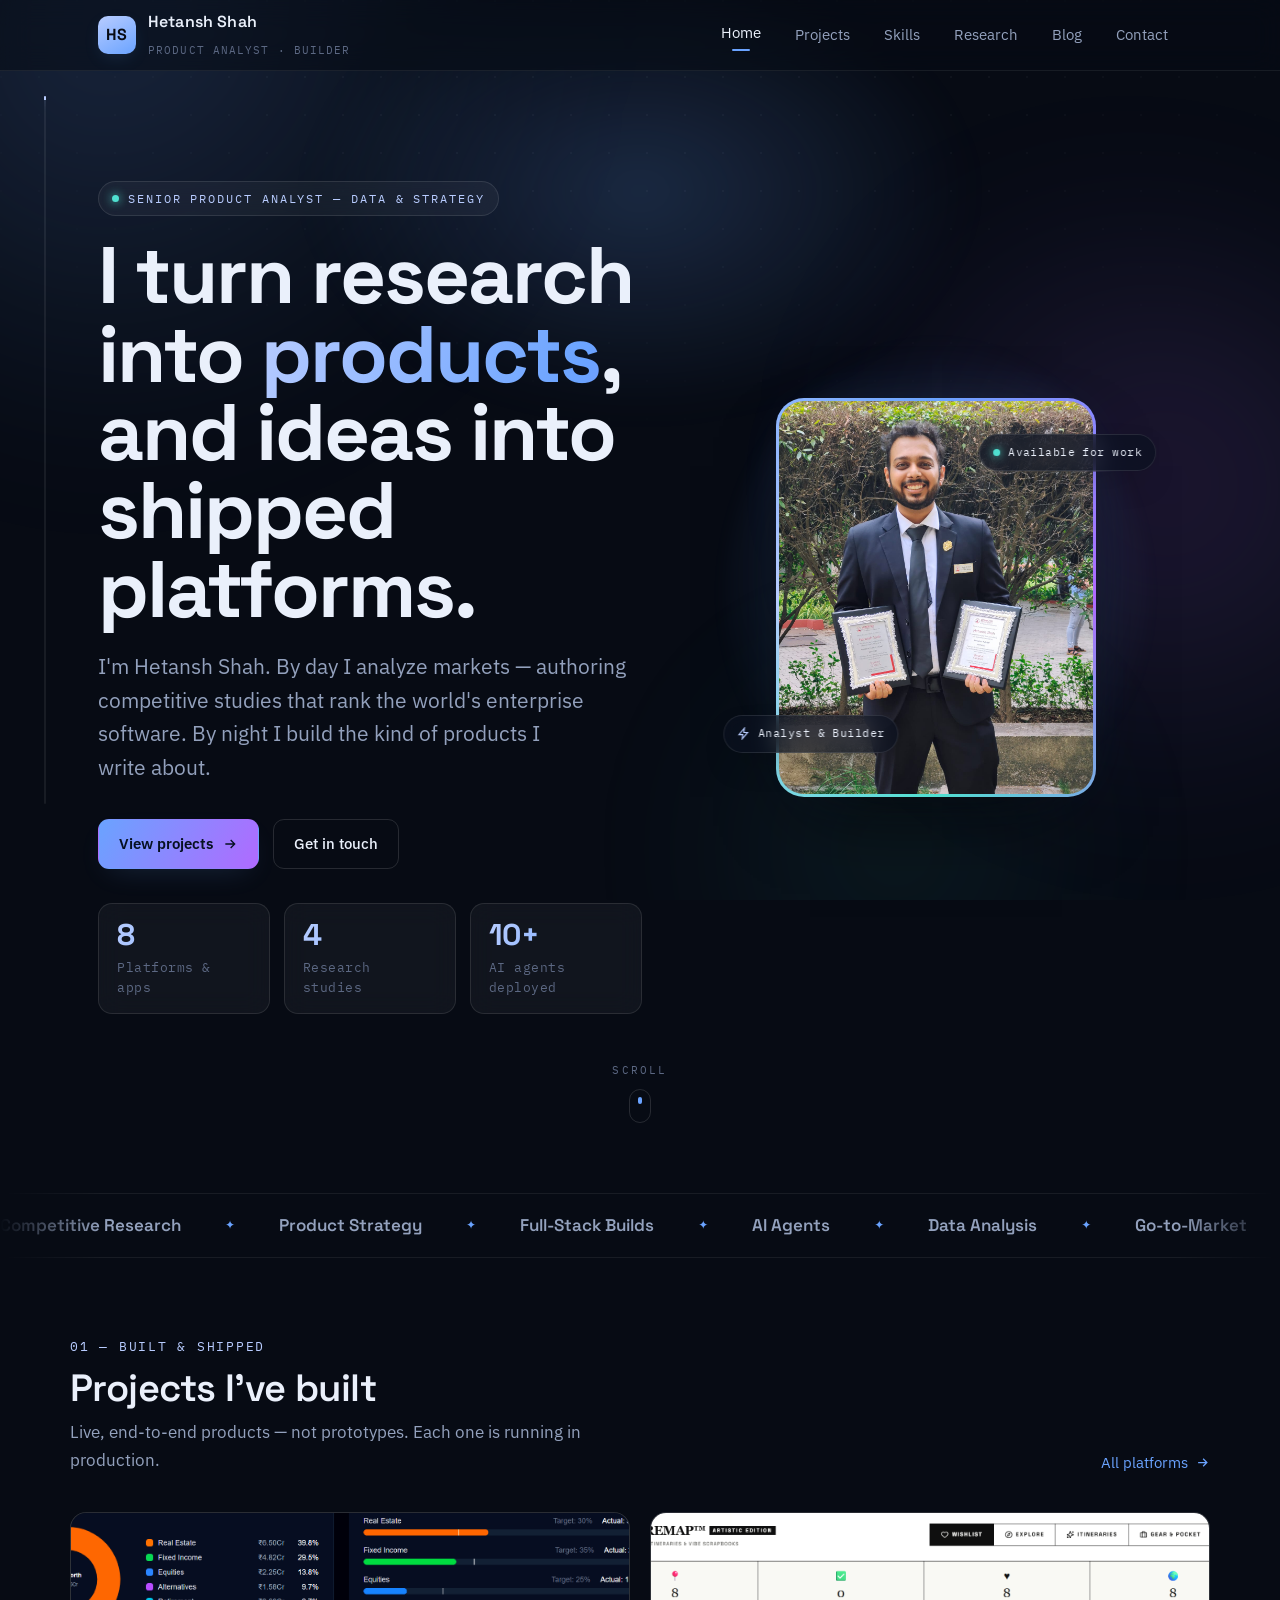
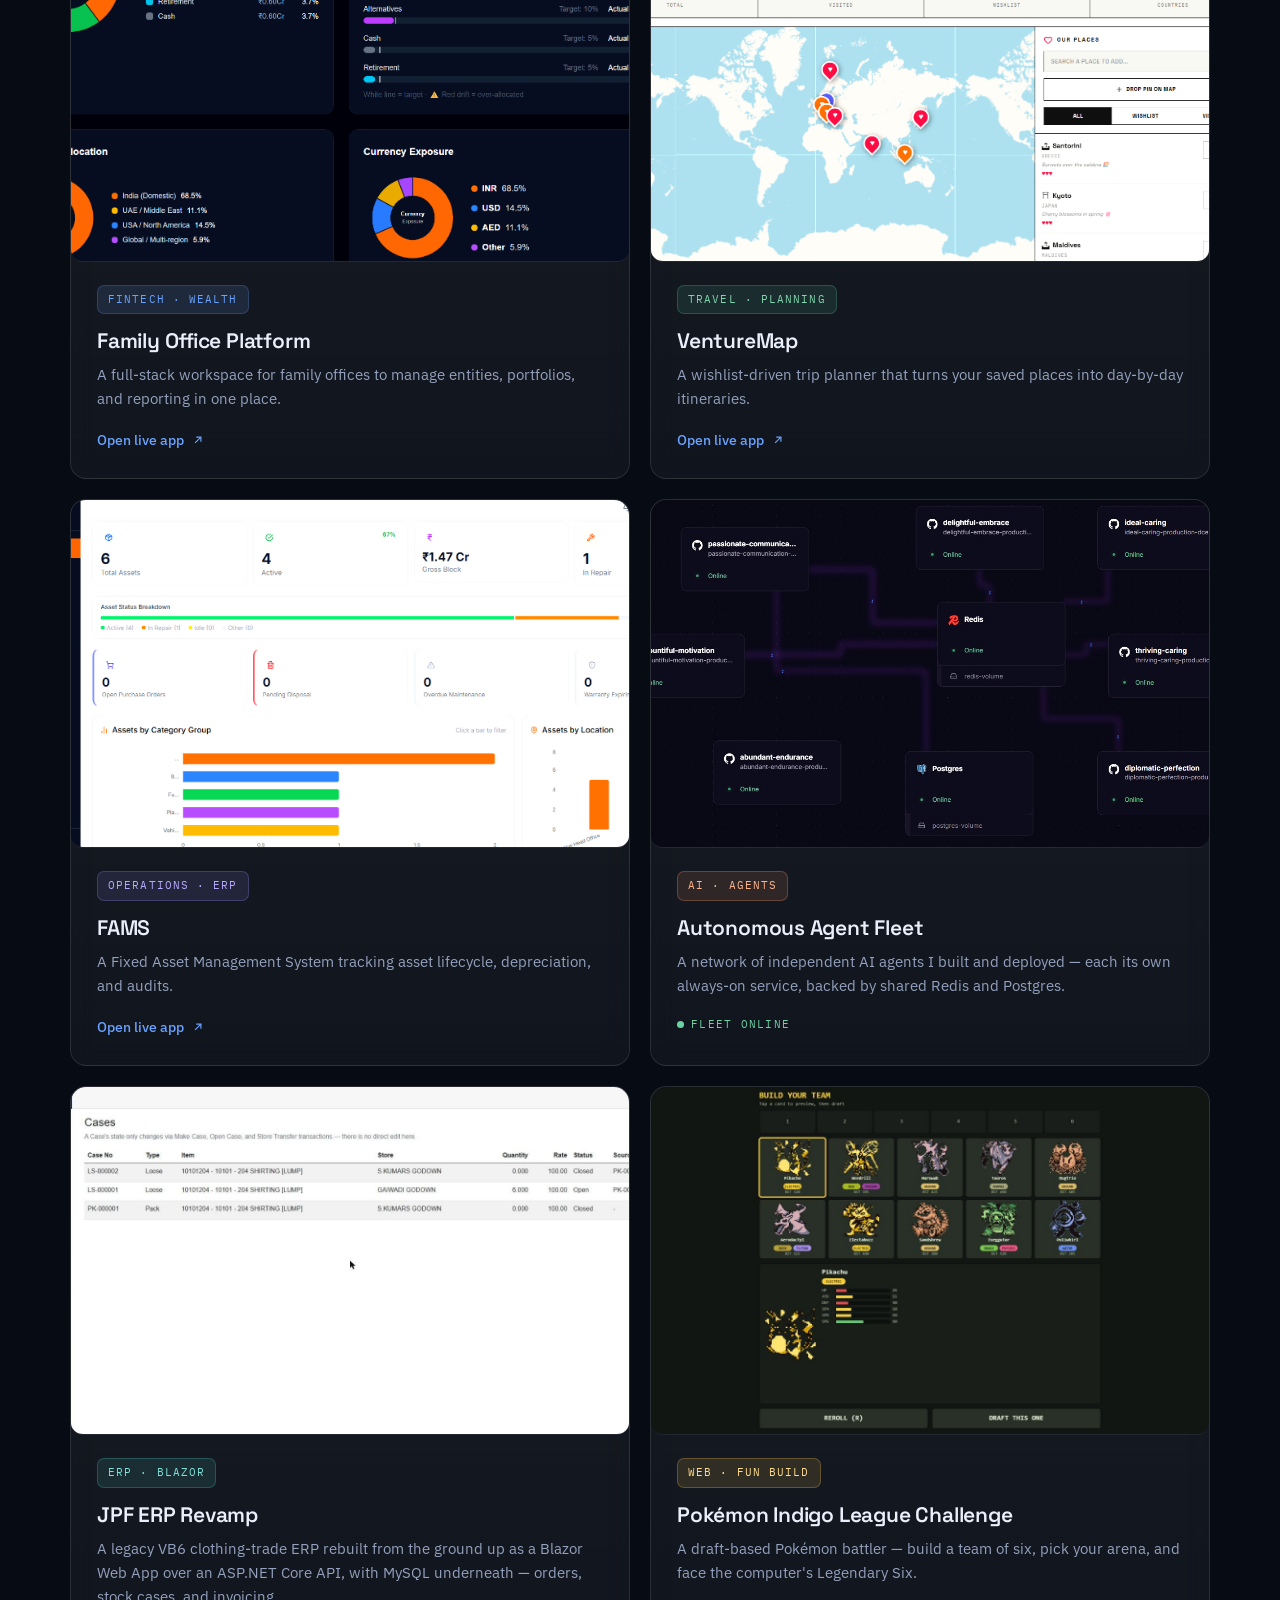
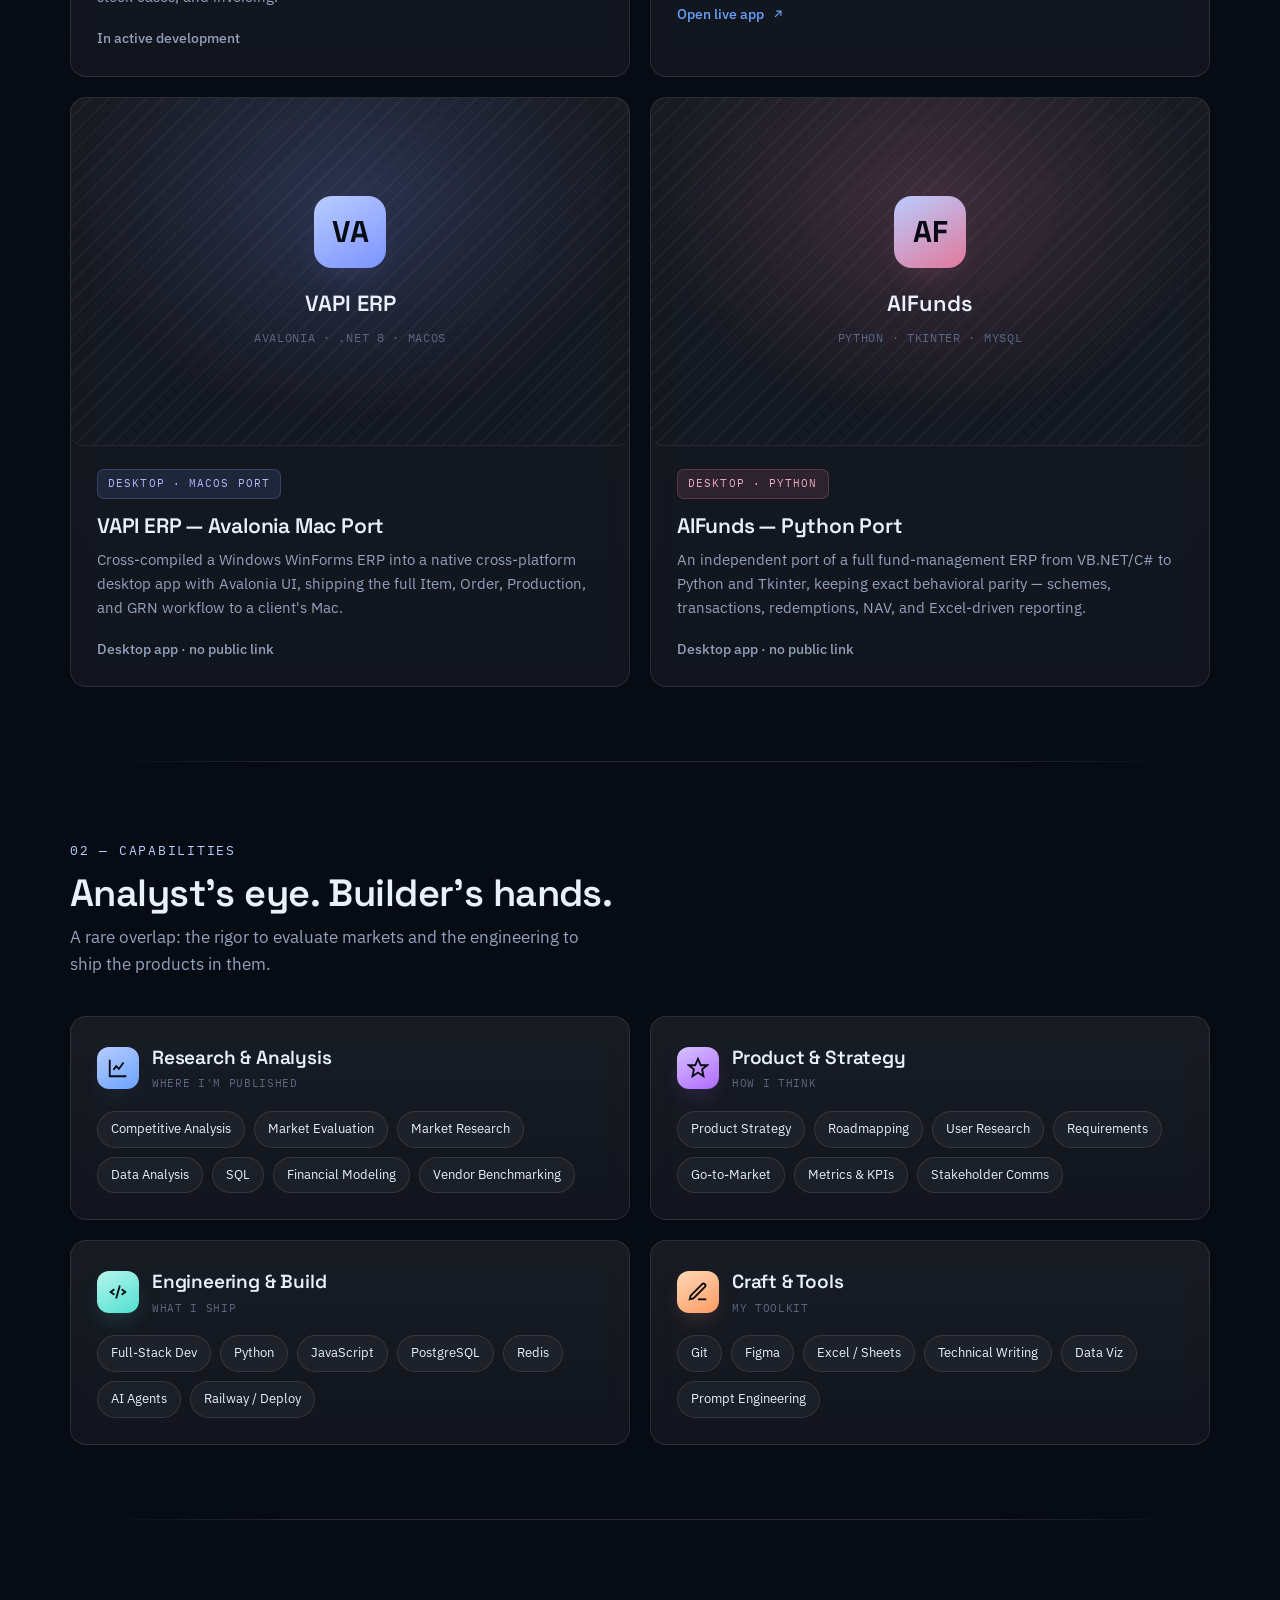
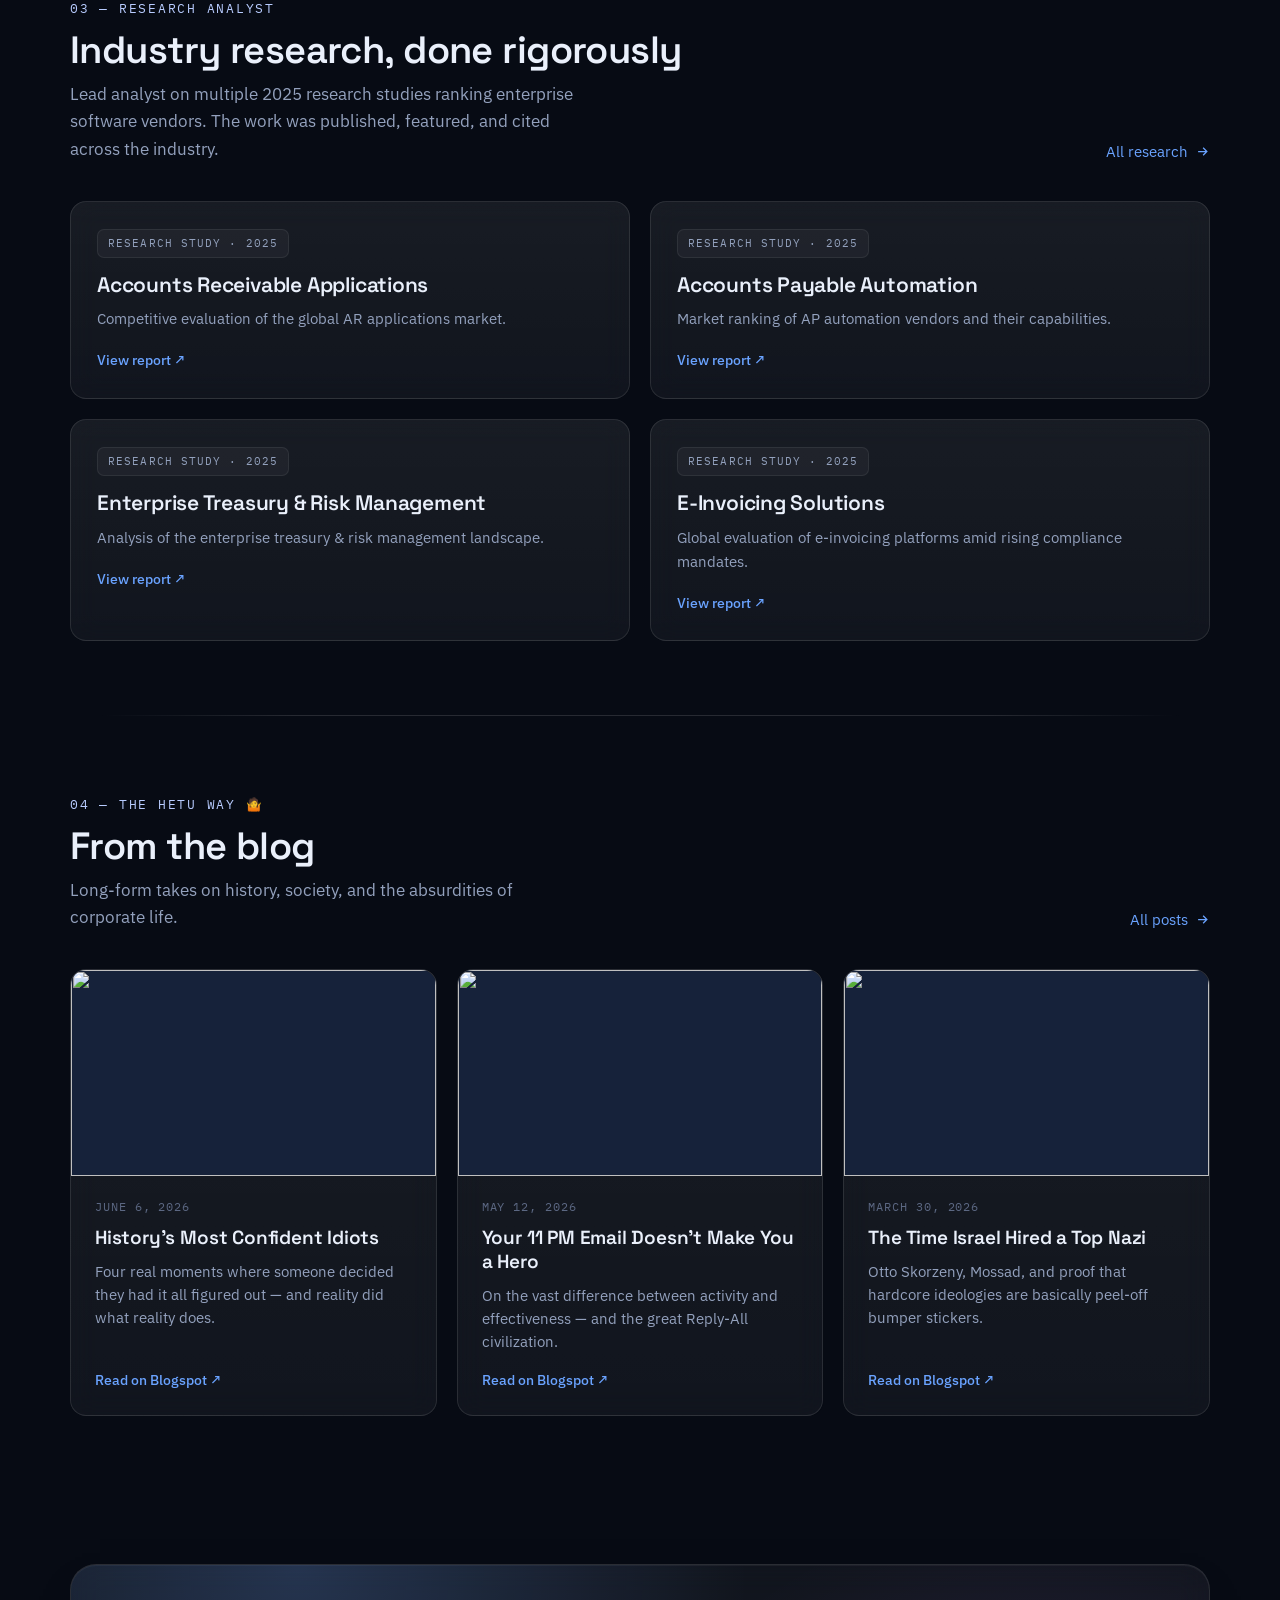
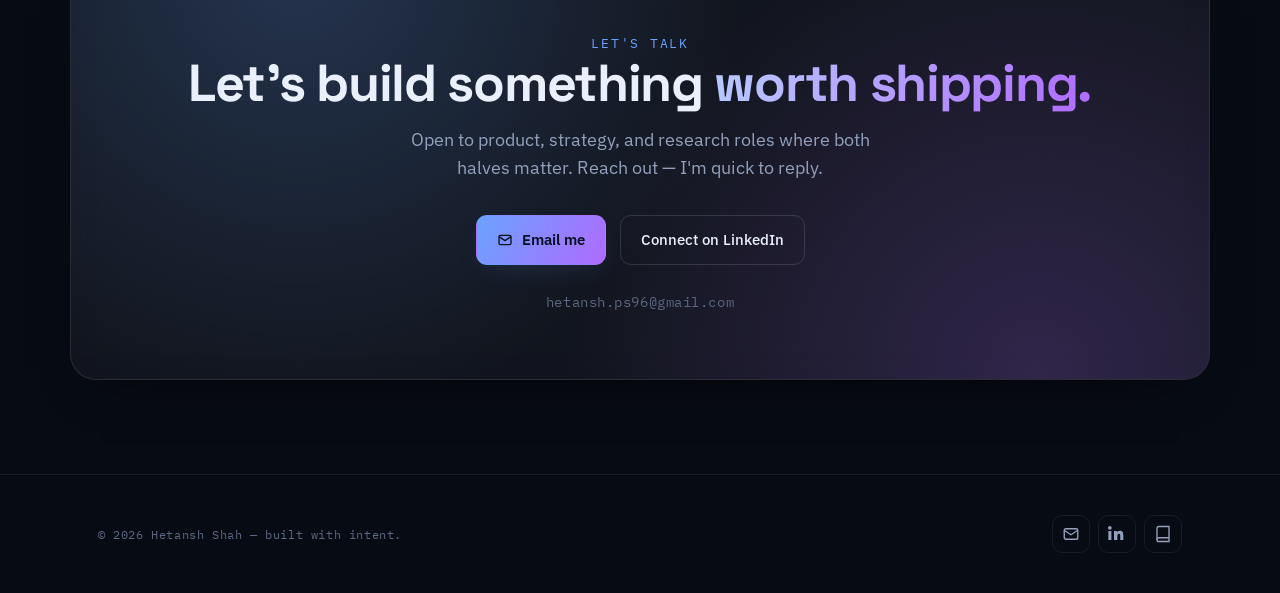
==== commit b8726e2c: "feat: swap hero portrait to new headshot" ====
--- a/index.html
+++ b/index.html
@@ -69,7 +69,7 @@
       <div class="hero-orb-fallback" aria-hidden="true"></div>
       <div class="portrait tilt" id="portrait">
         <figure class="portrait-frame">
-          <img src="img/hetansh.png" alt="Hetansh Shah">
+          <img src="img/hetansh.jpg" alt="Hetansh Shah">
         </figure>
         <span class="float-chip chip-top"><i></i>Available for work</span>
         <span class="float-chip chip-bot">
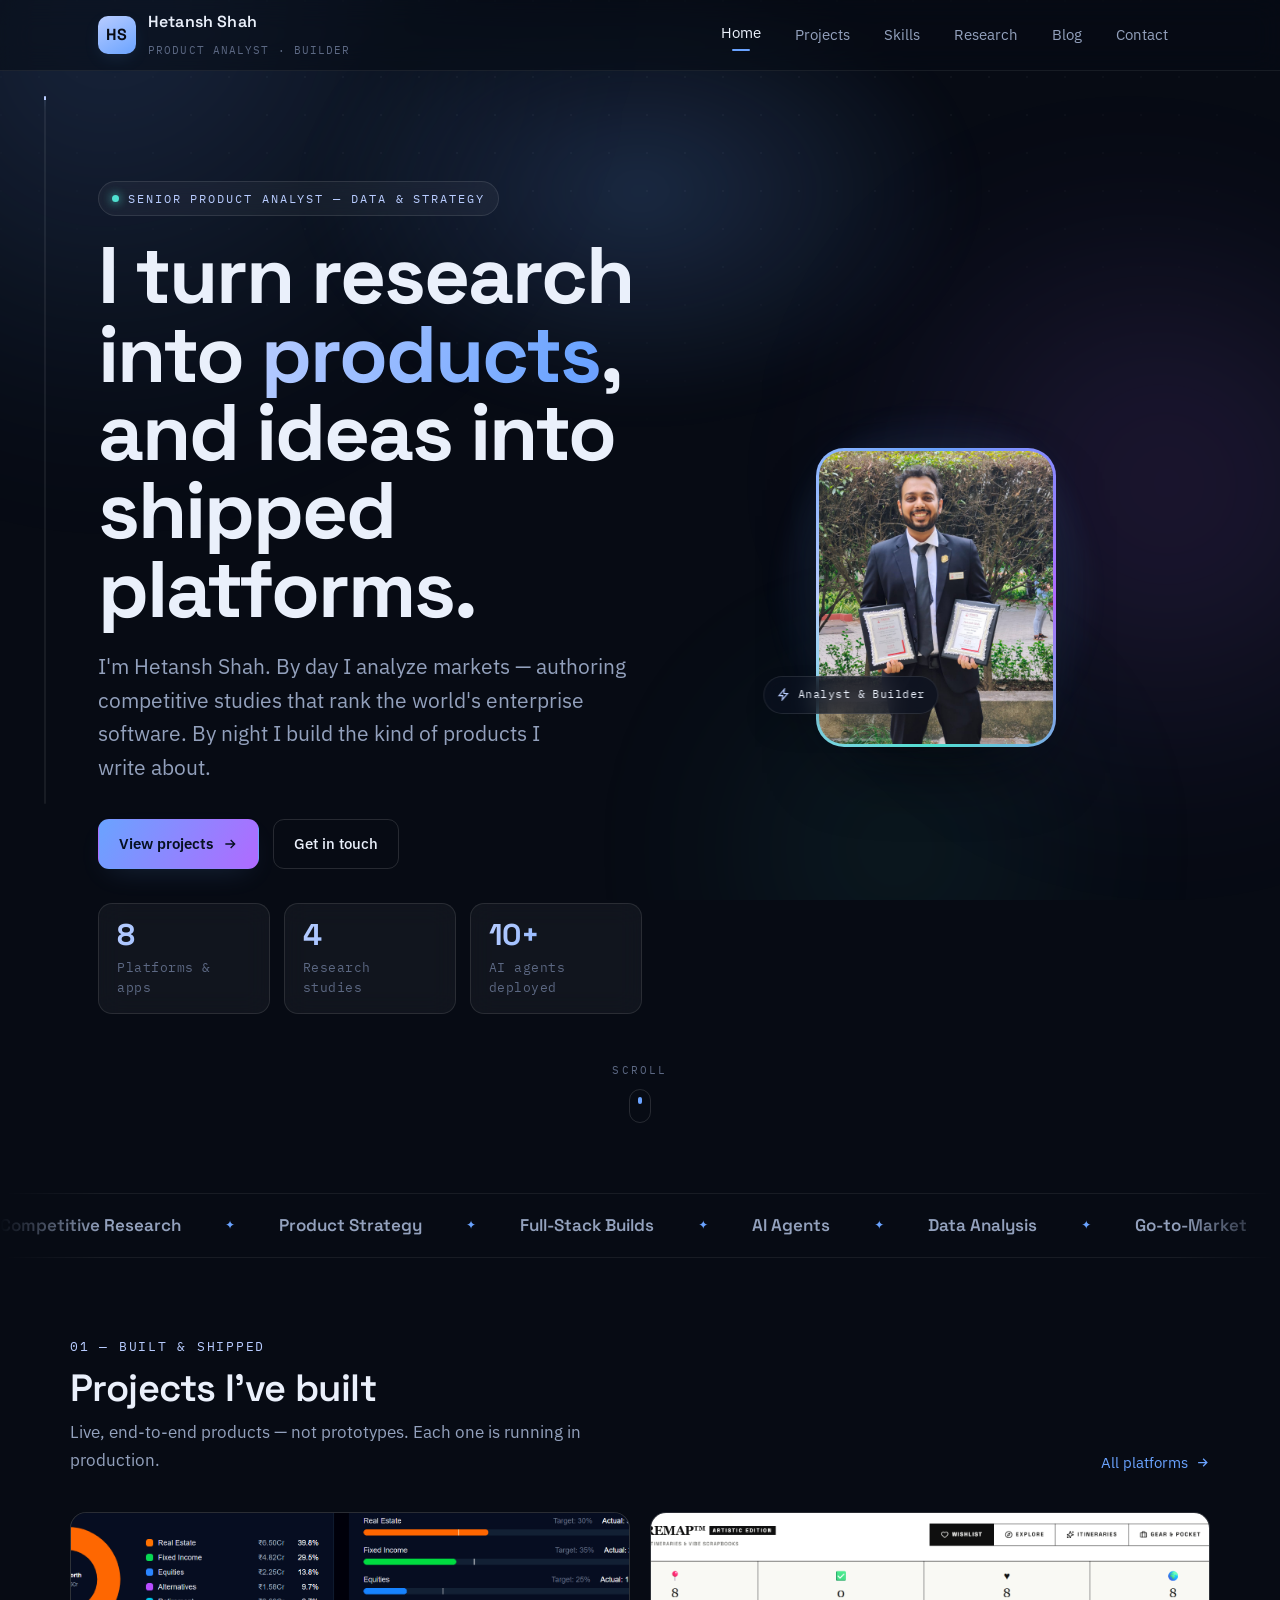
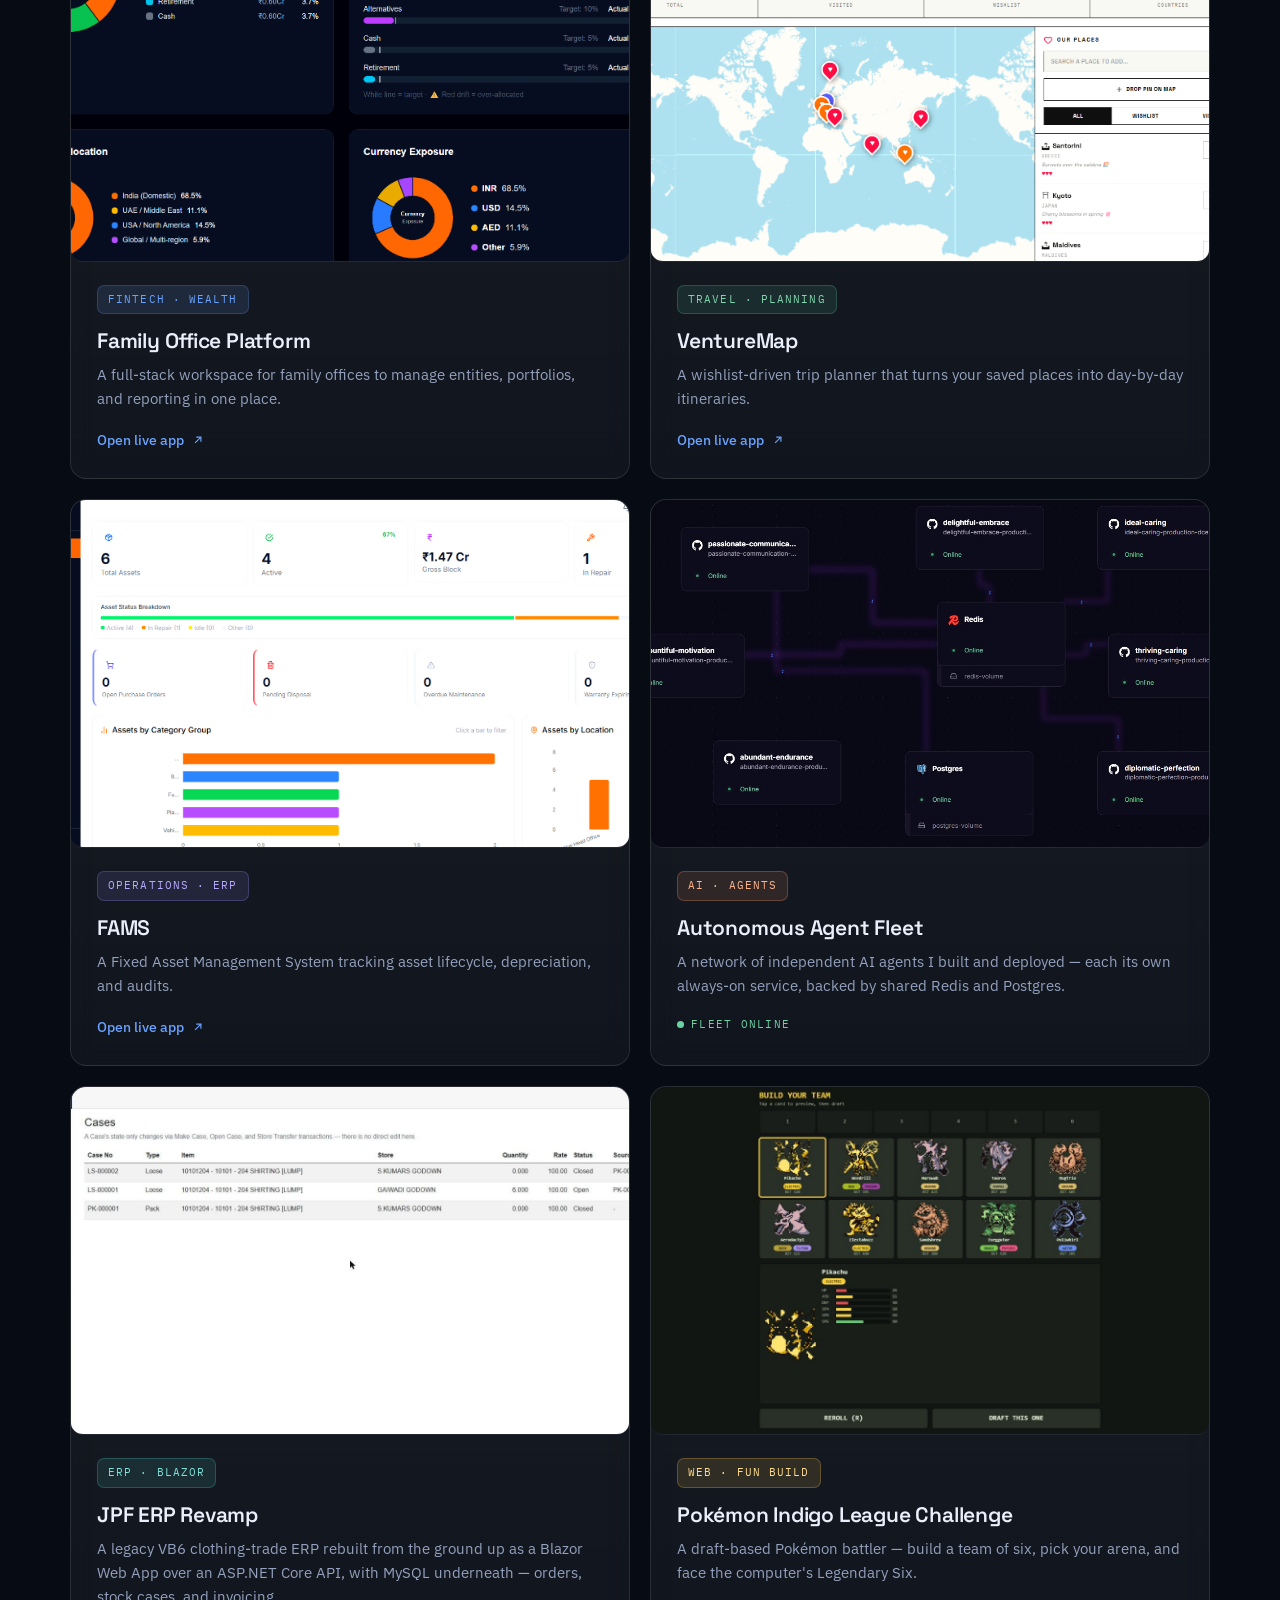
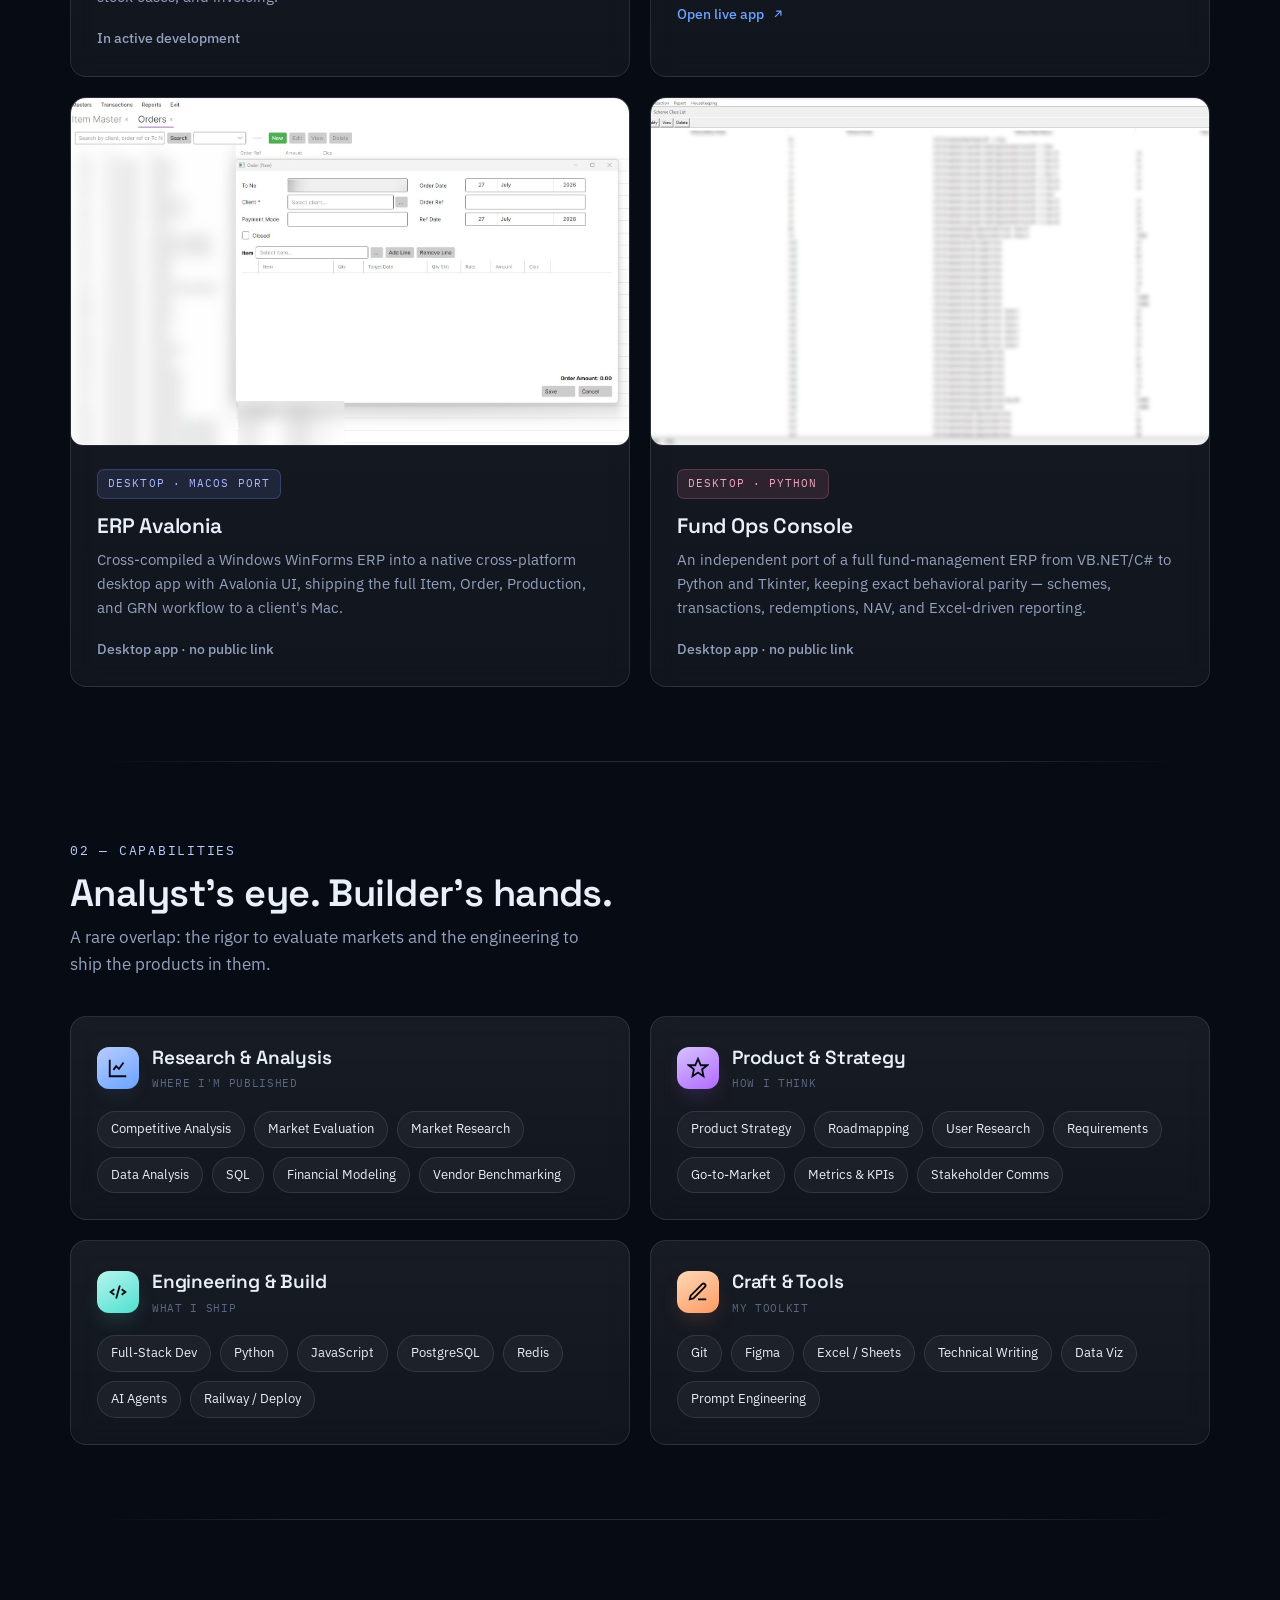
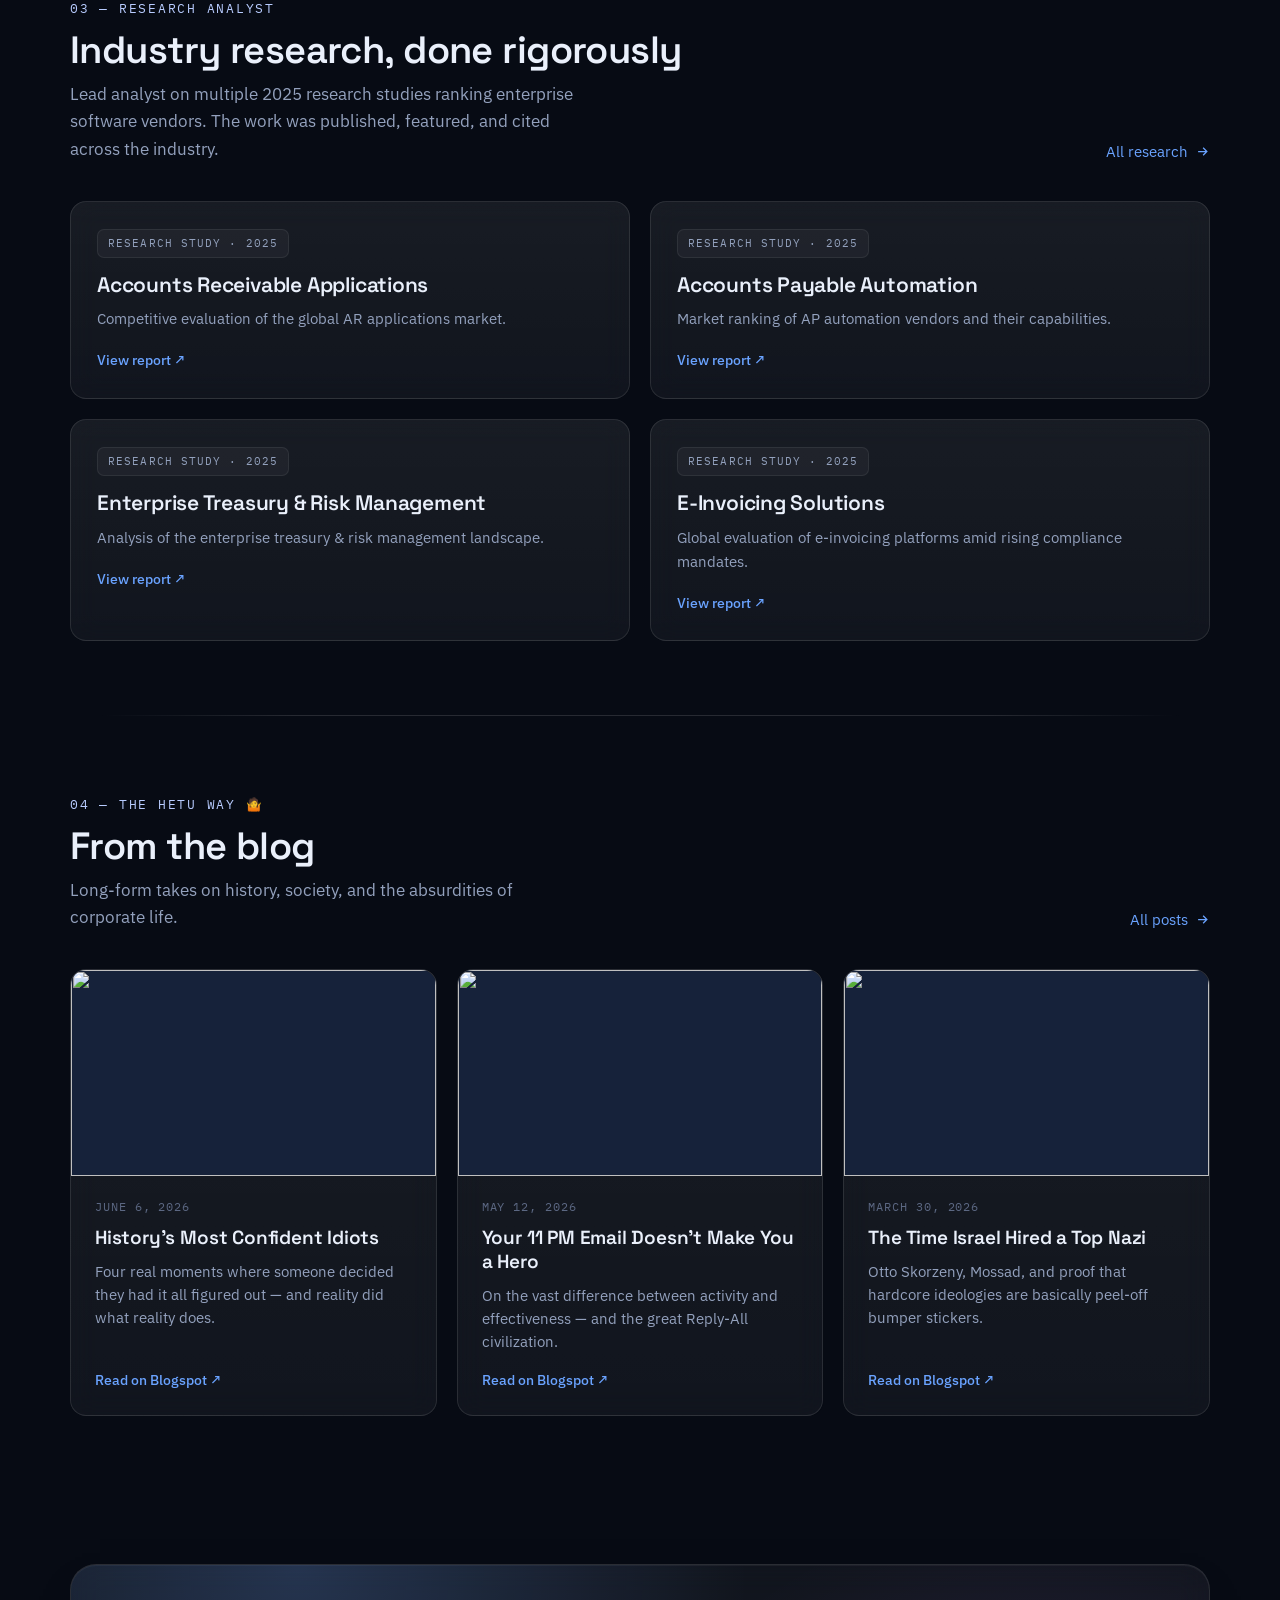
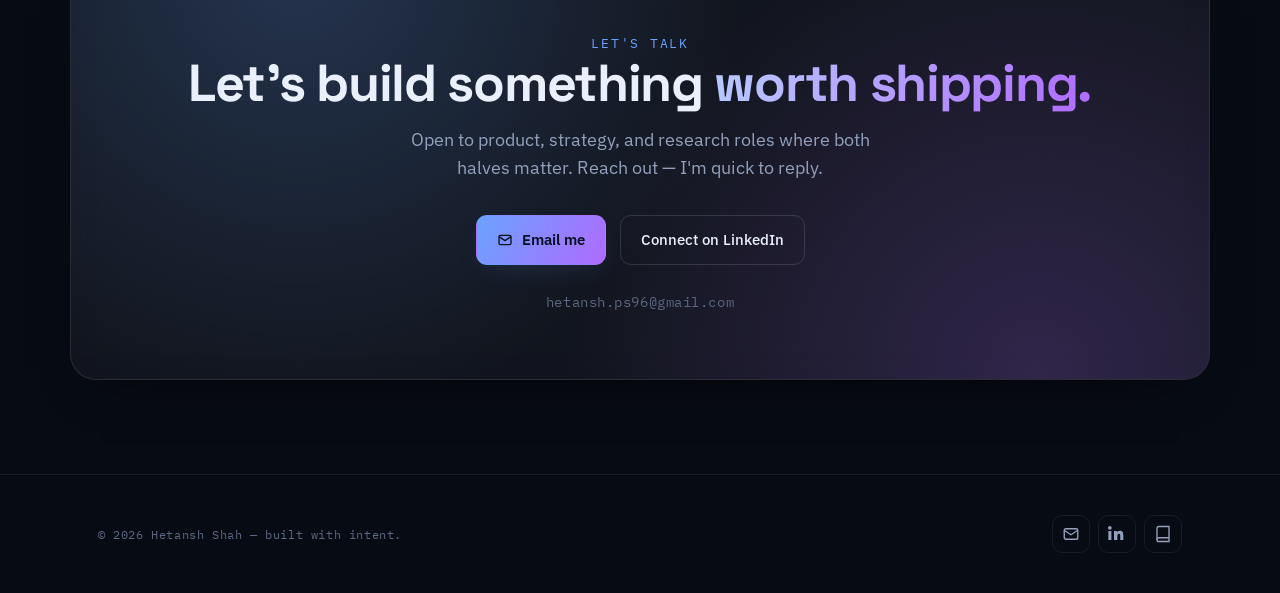
==== commit 1285e8a5: "fix: real (blurred) screenshots for ERP Avalonia and Fund Ops Console Replaces the icon-placeholder " ====
--- a/index.html
+++ b/index.html
@@ -71,7 +71,6 @@
         <figure class="portrait-frame">
           <img src="img/hetansh.jpg" alt="Hetansh Shah">
         </figure>
-        <span class="float-chip chip-top"><i></i>Available for work</span>
         <span class="float-chip chip-bot">
           <svg viewBox="0 0 24 24" fill="none" stroke="currentColor" stroke-width="2"><path d="M13 2 3 14h7l-1 8 10-12h-7z"/></svg>
           Analyst &amp; Builder
@@ -193,15 +192,11 @@
     </article>
 
     <article class="card reveal" style="--pv-accent:#7c93ff;--pv-glow:rgba(124,147,255,0.20);">
-      <div class="preview" style="--pv-glow:rgba(124,147,255,0.20);border-radius:12px;margin:-26px -26px 22px;border-bottom:1px solid var(--line);">
-        <div class="preview-inner">
-          <div class="preview-mark">VA</div>
-          <div class="preview-name">VAPI ERP</div>
-          <div class="preview-note">AVALONIA · .NET 8 · MACOS</div>
-        </div>
+      <div class="preview has-shot" style="--pv-glow:rgba(124,147,255,0.20);border-radius:12px;margin:-26px -26px 22px;border-bottom:1px solid var(--line);">
+        <img class="shot" src="img/erp-avalonia.jpg" alt="ERP Avalonia order entry screen (client and order data blurred)" loading="lazy">
       </div>
       <span class="tag" style="color:#adb9ff;background:rgba(124,147,255,0.12);border-color:rgba(124,147,255,0.25);">Desktop · macOS Port</span>
-      <h3 style="margin-top:14px;">VAPI ERP — Avalonia Mac Port</h3>
+      <h3 style="margin-top:14px;">ERP Avalonia</h3>
       <p>Cross-compiled a Windows WinForms ERP into a native cross-platform desktop app with Avalonia UI, shipping the full Item, Order, Production, and GRN workflow to a client's Mac.</p>
       <div class="card-foot">
         <span class="ext-link muted">Desktop app · no public link</span>
@@ -209,15 +204,11 @@
     </article>
 
     <article class="card reveal" style="--pv-accent:#e2789a;--pv-glow:rgba(226,120,154,0.20);">
-      <div class="preview" style="--pv-glow:rgba(226,120,154,0.20);border-radius:12px;margin:-26px -26px 22px;border-bottom:1px solid var(--line);">
-        <div class="preview-inner">
-          <div class="preview-mark">AF</div>
-          <div class="preview-name">AIFunds</div>
-          <div class="preview-note">PYTHON · TKINTER · MYSQL</div>
-        </div>
+      <div class="preview has-shot" style="--pv-glow:rgba(226,120,154,0.20);border-radius:12px;margin:-26px -26px 22px;border-bottom:1px solid var(--line);">
+        <img class="shot" src="img/fundops.jpg" alt="Fund Ops Console scheme class list (contents blurred)" loading="lazy">
       </div>
       <span class="tag" style="color:#f0a8c0;background:rgba(226,120,154,0.12);border-color:rgba(226,120,154,0.25);">Desktop · Python</span>
-      <h3 style="margin-top:14px;">AIFunds — Python Port</h3>
+      <h3 style="margin-top:14px;">Fund Ops Console</h3>
       <p>An independent port of a full fund-management ERP from VB.NET/C# to Python and Tkinter, keeping exact behavioral parity — schemes, transactions, redemptions, NAV, and Excel-driven reporting.</p>
       <div class="card-foot">
         <span class="ext-link muted">Desktop app · no public link</span>
--- a/home.css
+++ b/home.css
@@ -132,7 +132,7 @@
 /* focal portrait with animated gradient halo + floating chips */
 .portrait {
   position: relative; z-index: 3;
-  width: min(320px, 76%);
+  width: min(240px, 58%);
   transform-style: preserve-3d; will-change: transform;
   transition: transform .2s ease-out;
 }
@@ -299,11 +299,11 @@
 @media (max-width: 980px) {
   .hero-grid-v2 { grid-template-columns: 1fr; gap: 30px; }
   .hero-visual { height: clamp(360px, 84vw, 480px); order: -1; }
-  .portrait { width: min(280px, 70%); }
+  .portrait { width: min(220px, 62%); }
   .skills-grid { grid-template-columns: 1fr; }
 }
 @media (max-width: 560px) {
-  .portrait { width: min(248px, 66%); }
+  .portrait { width: min(190px, 56%); }
   .float-chip { font-size: 10px; padding: 7px 11px; }
   .float-chip.chip-top { transform: translateX(20%); --fx: translateX(20%); }
   .float-chip.chip-bot { transform: translateX(-16%); --fx: translateX(-16%); }
